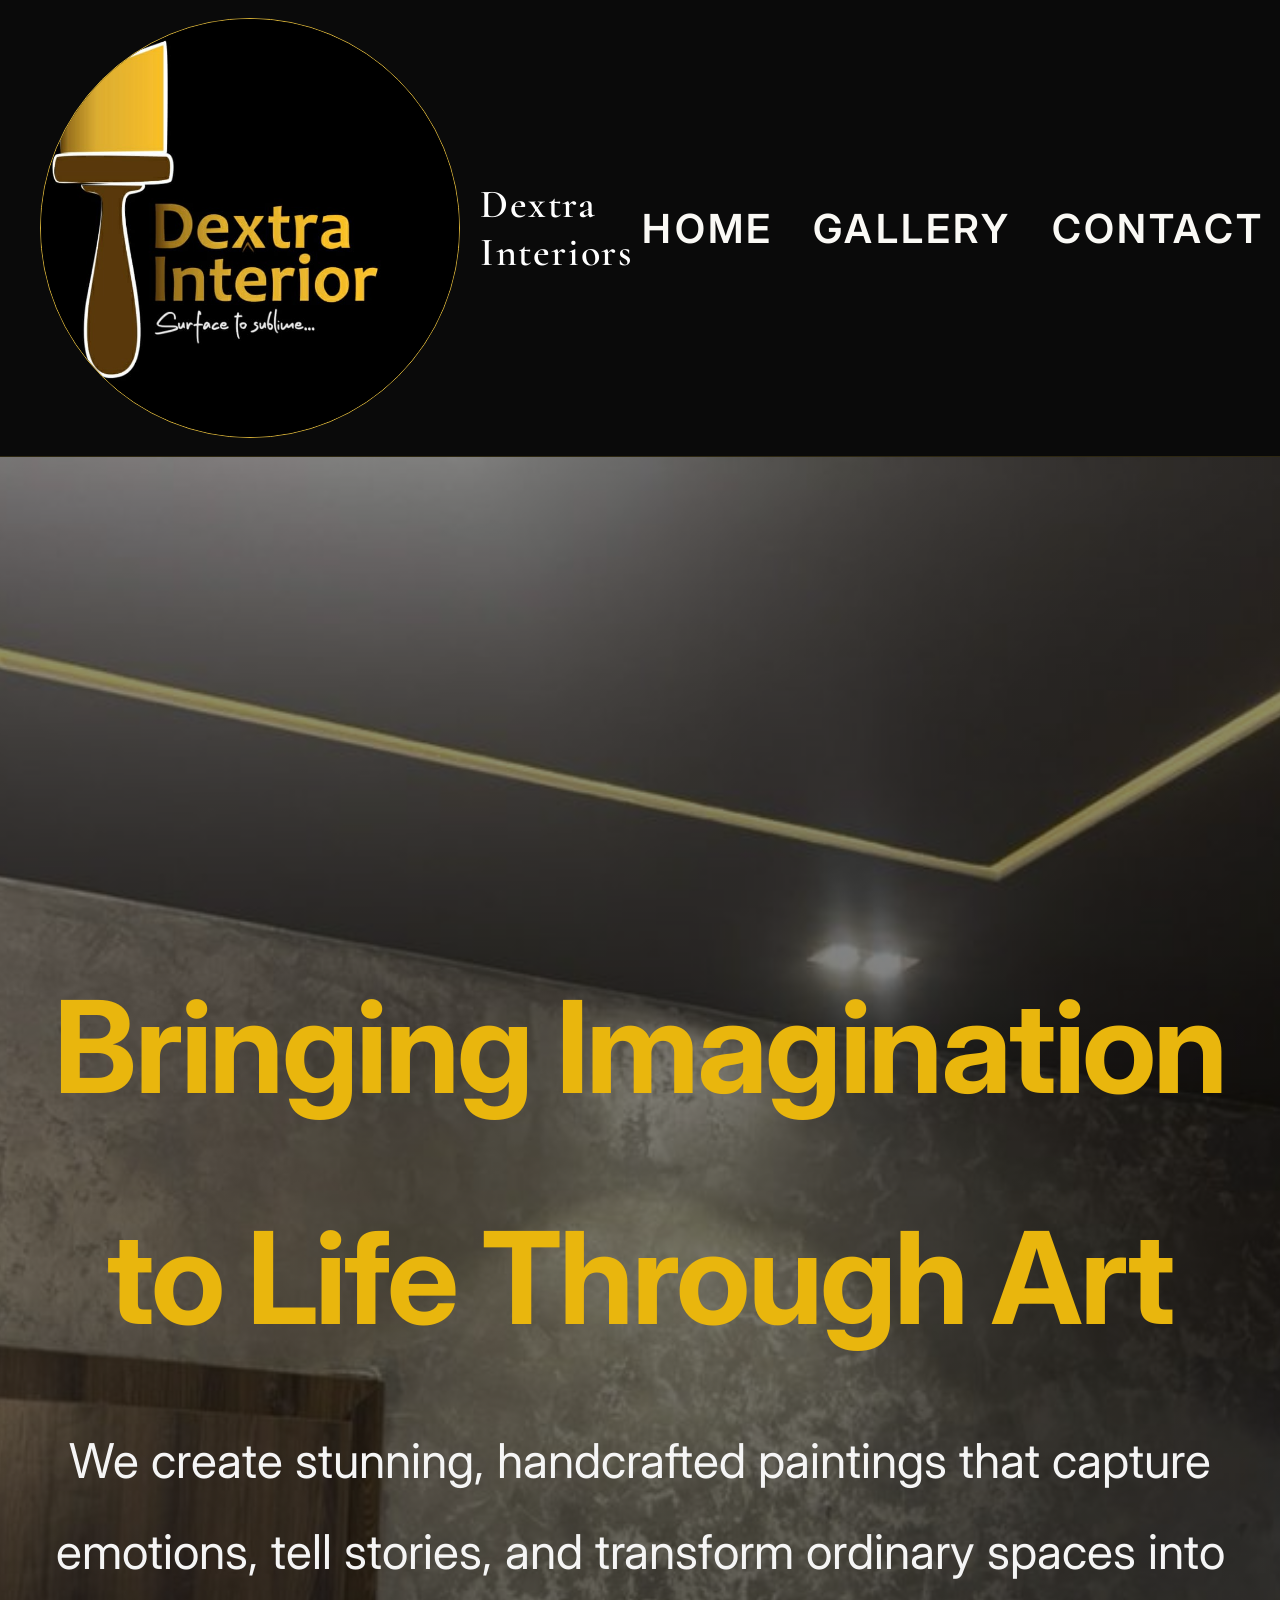
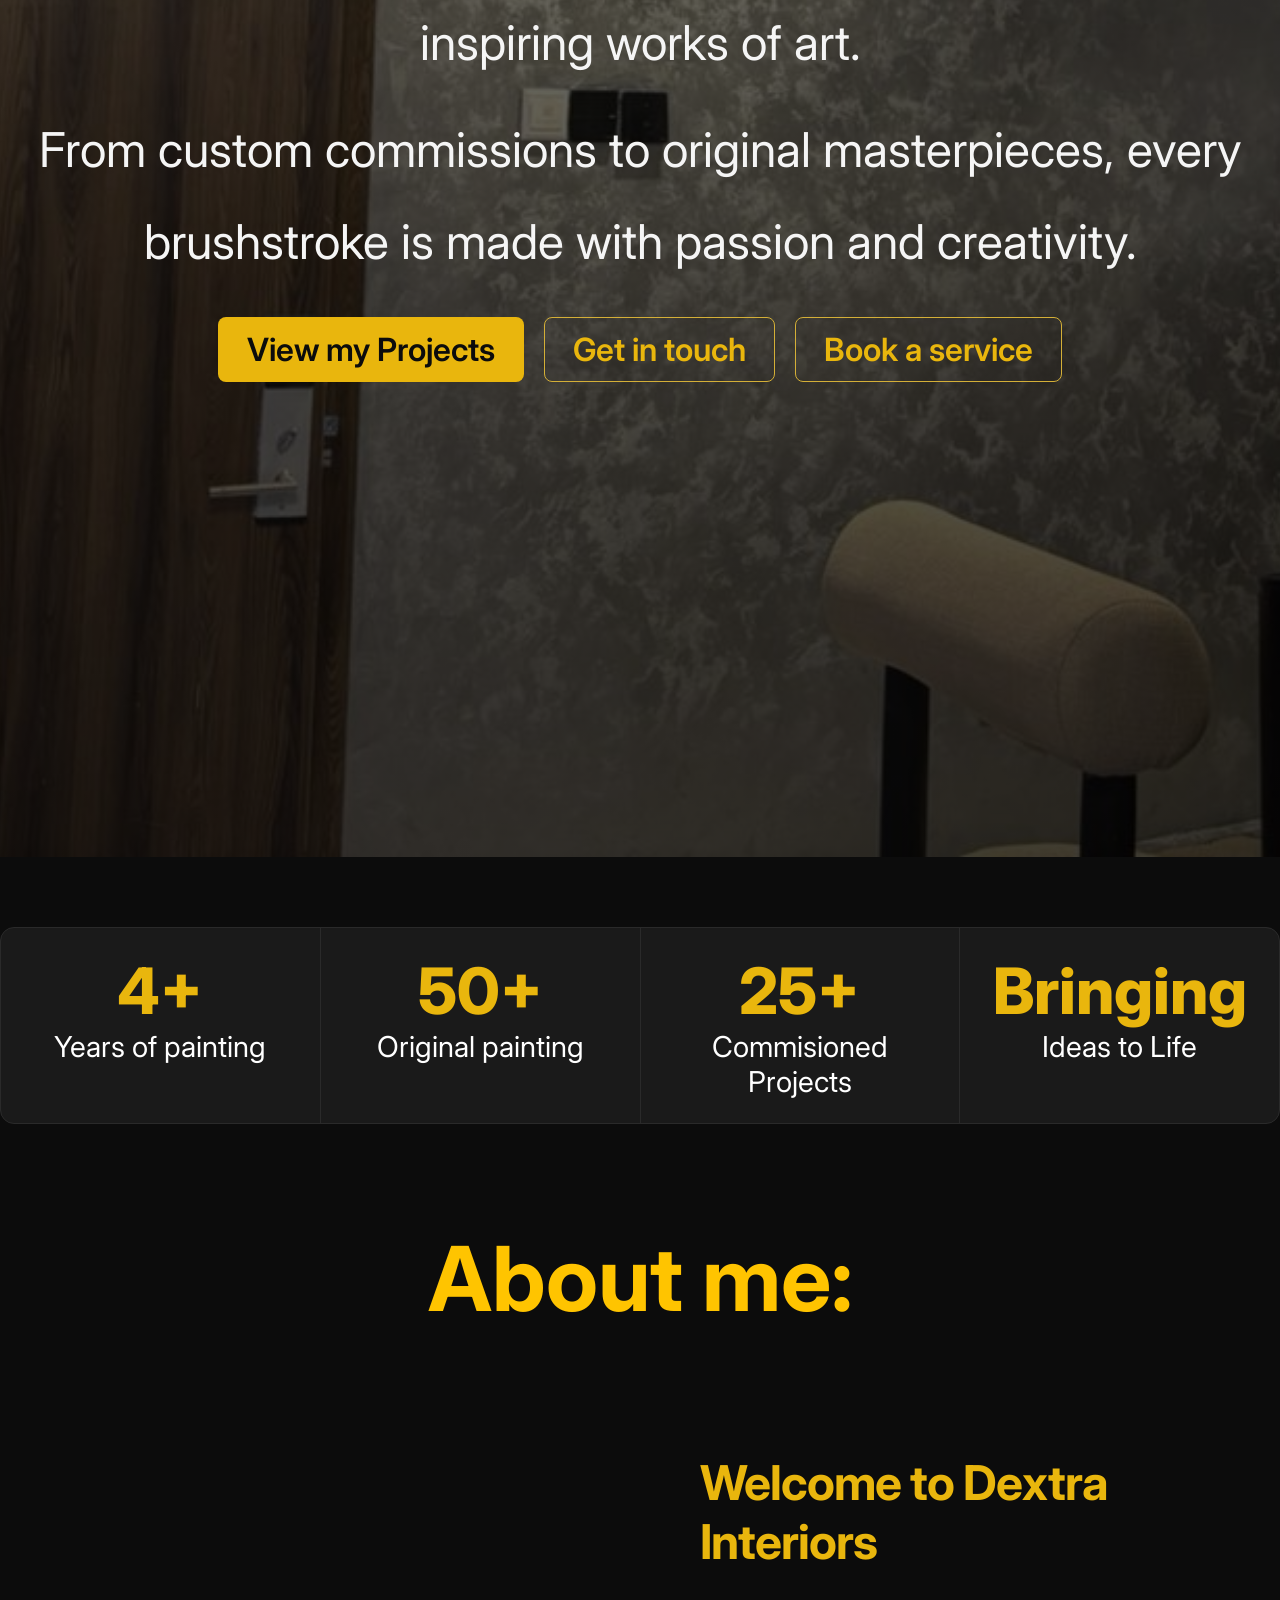
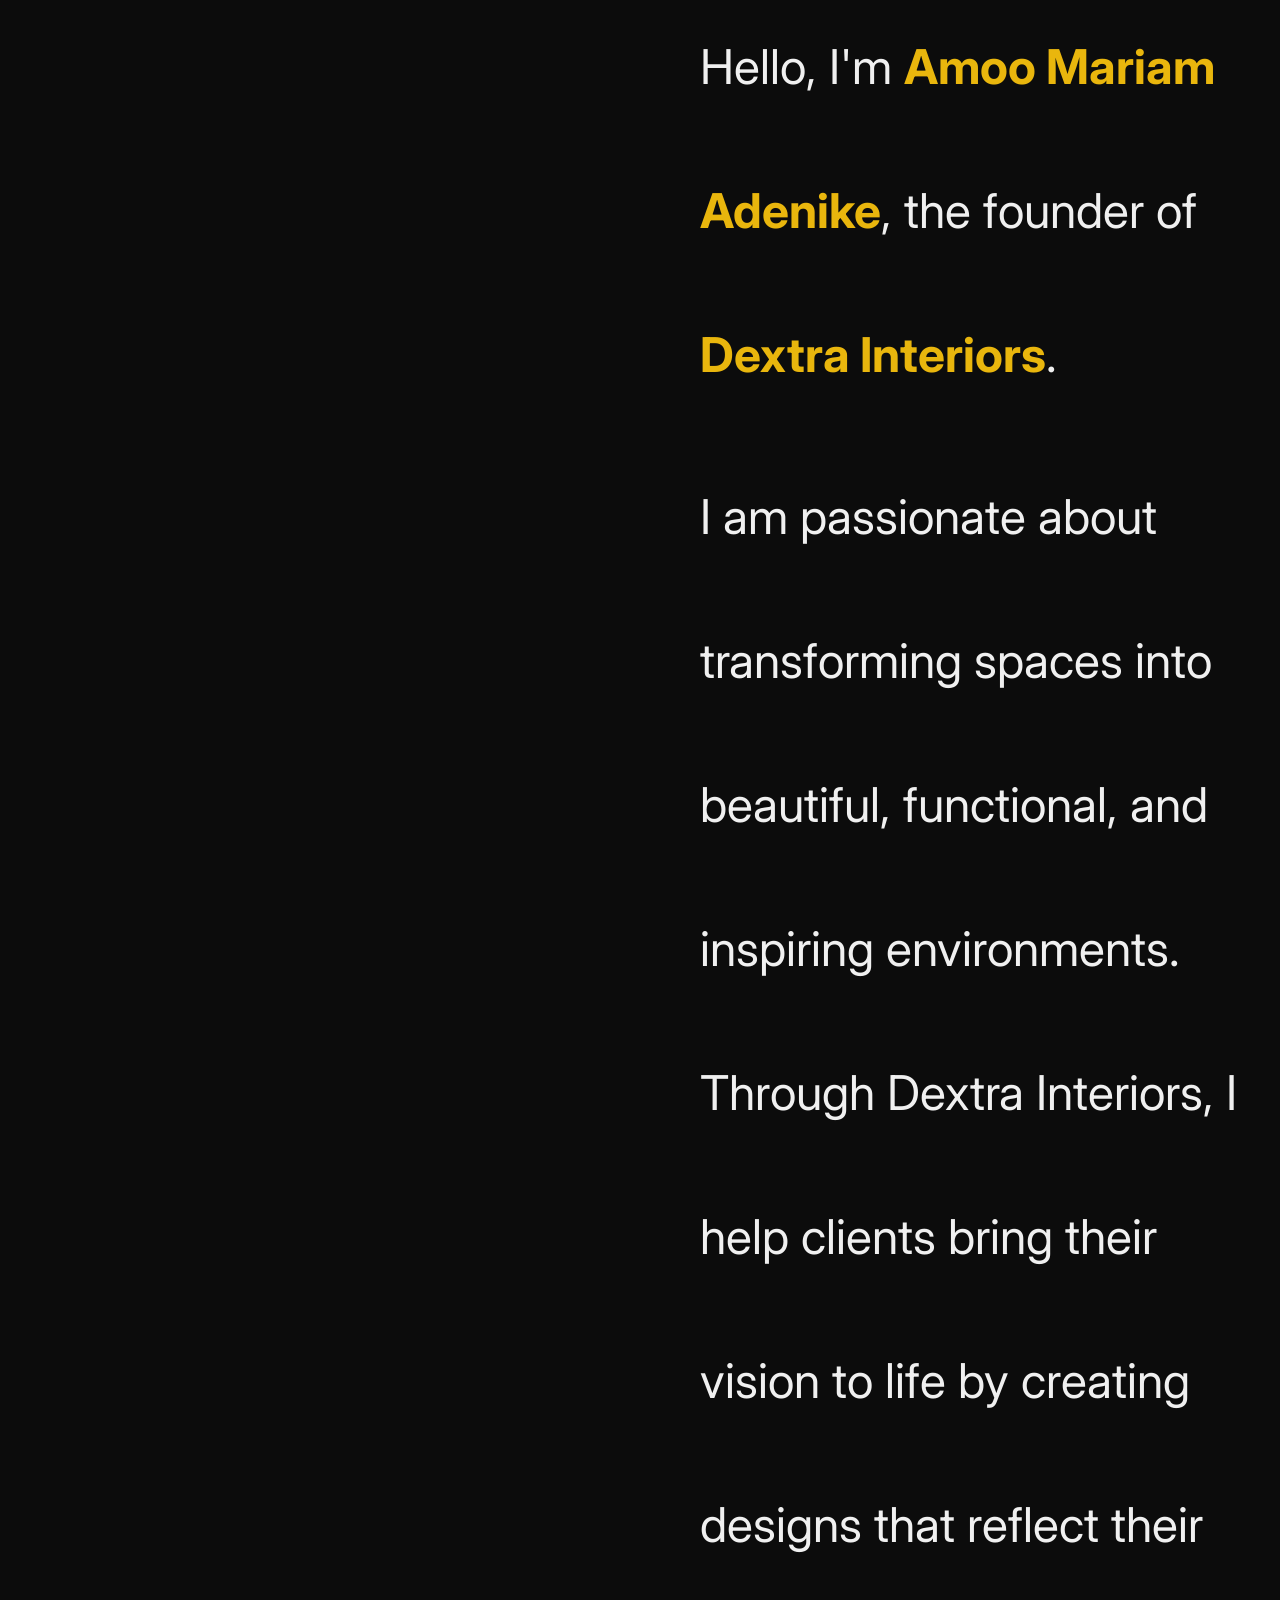
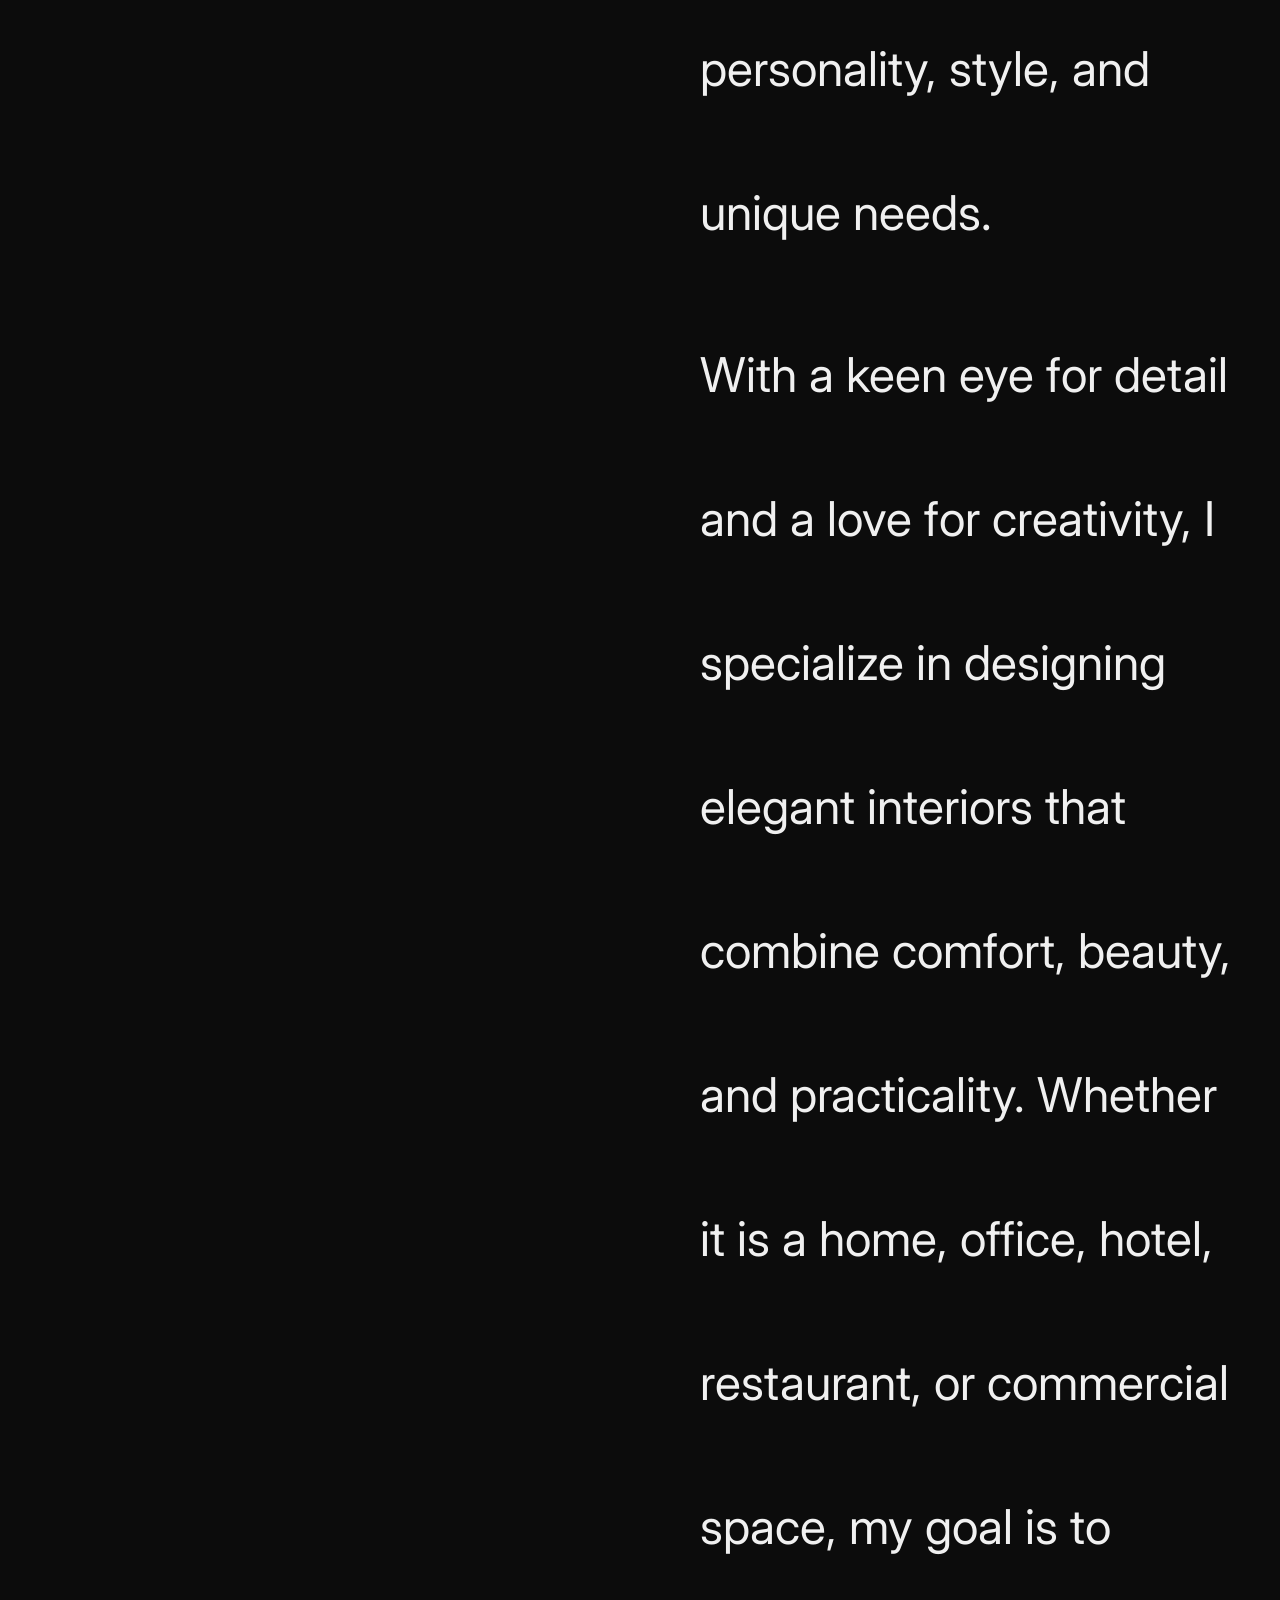
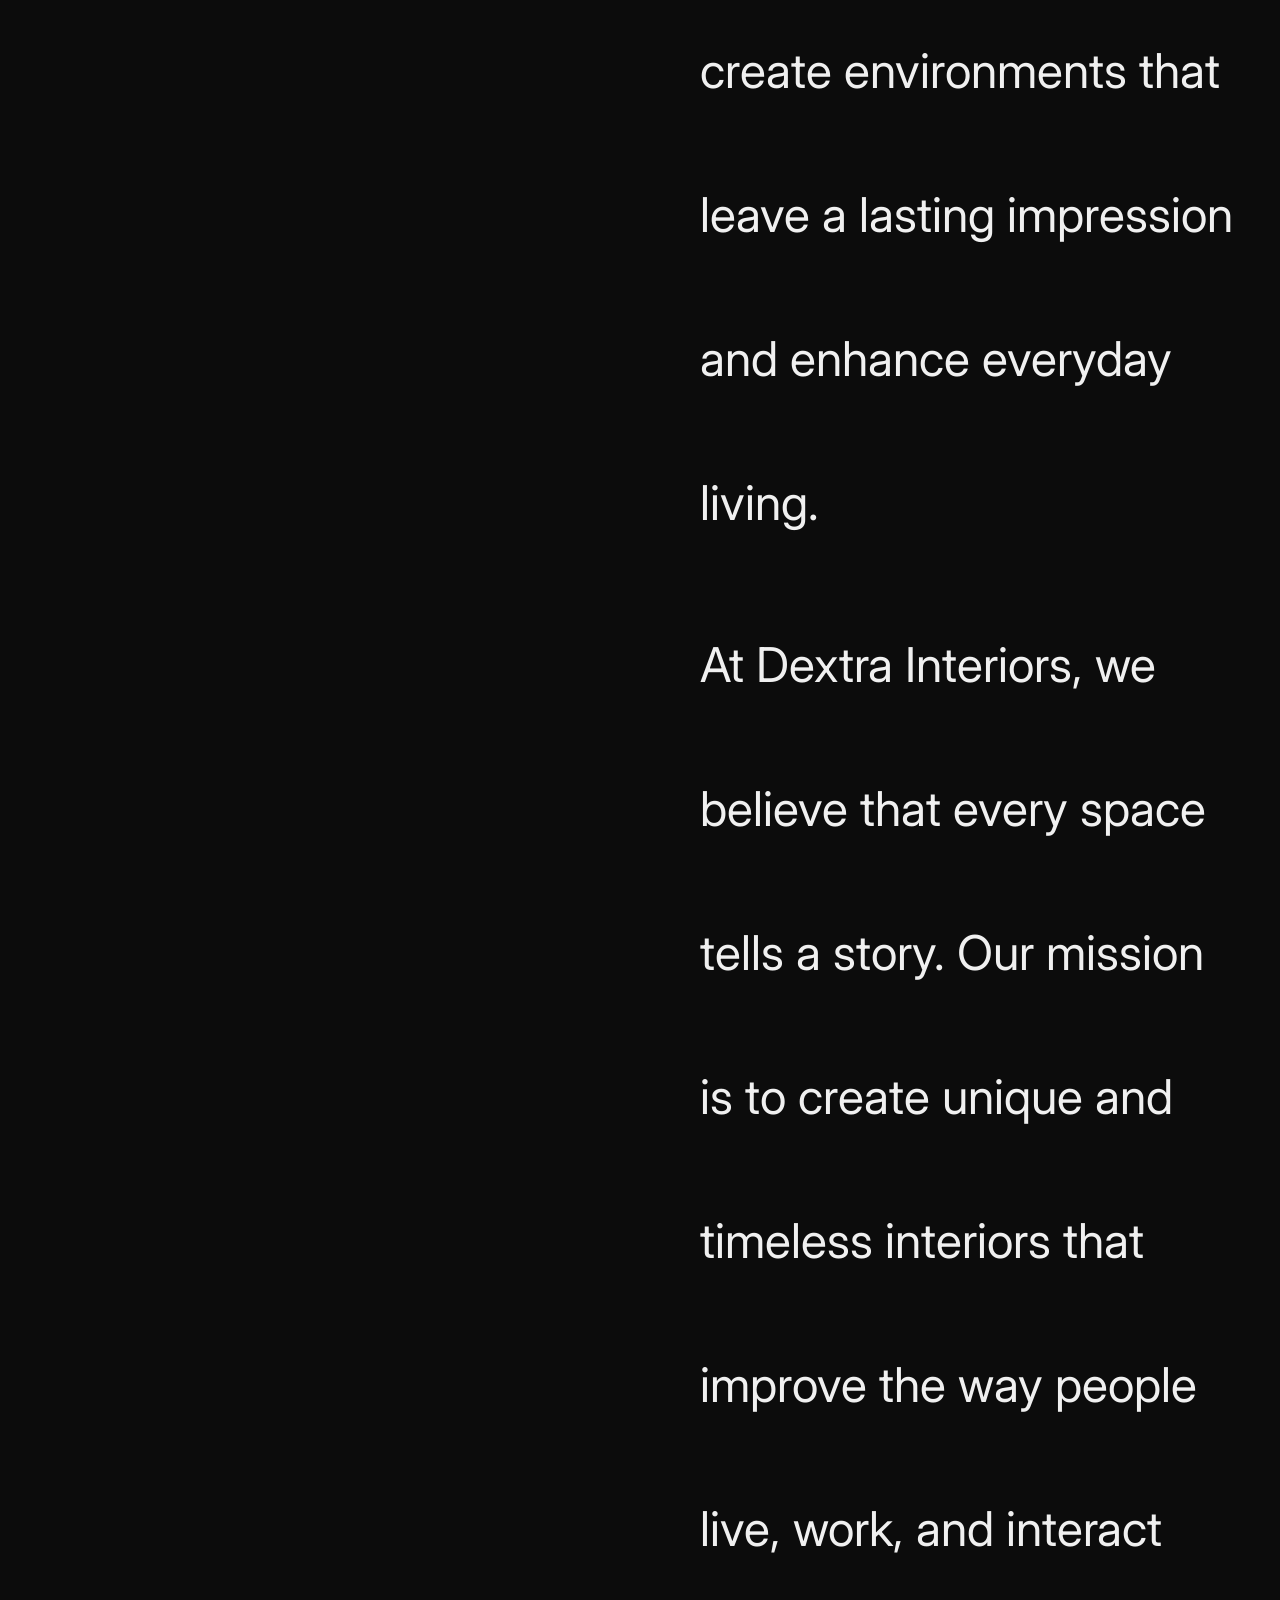
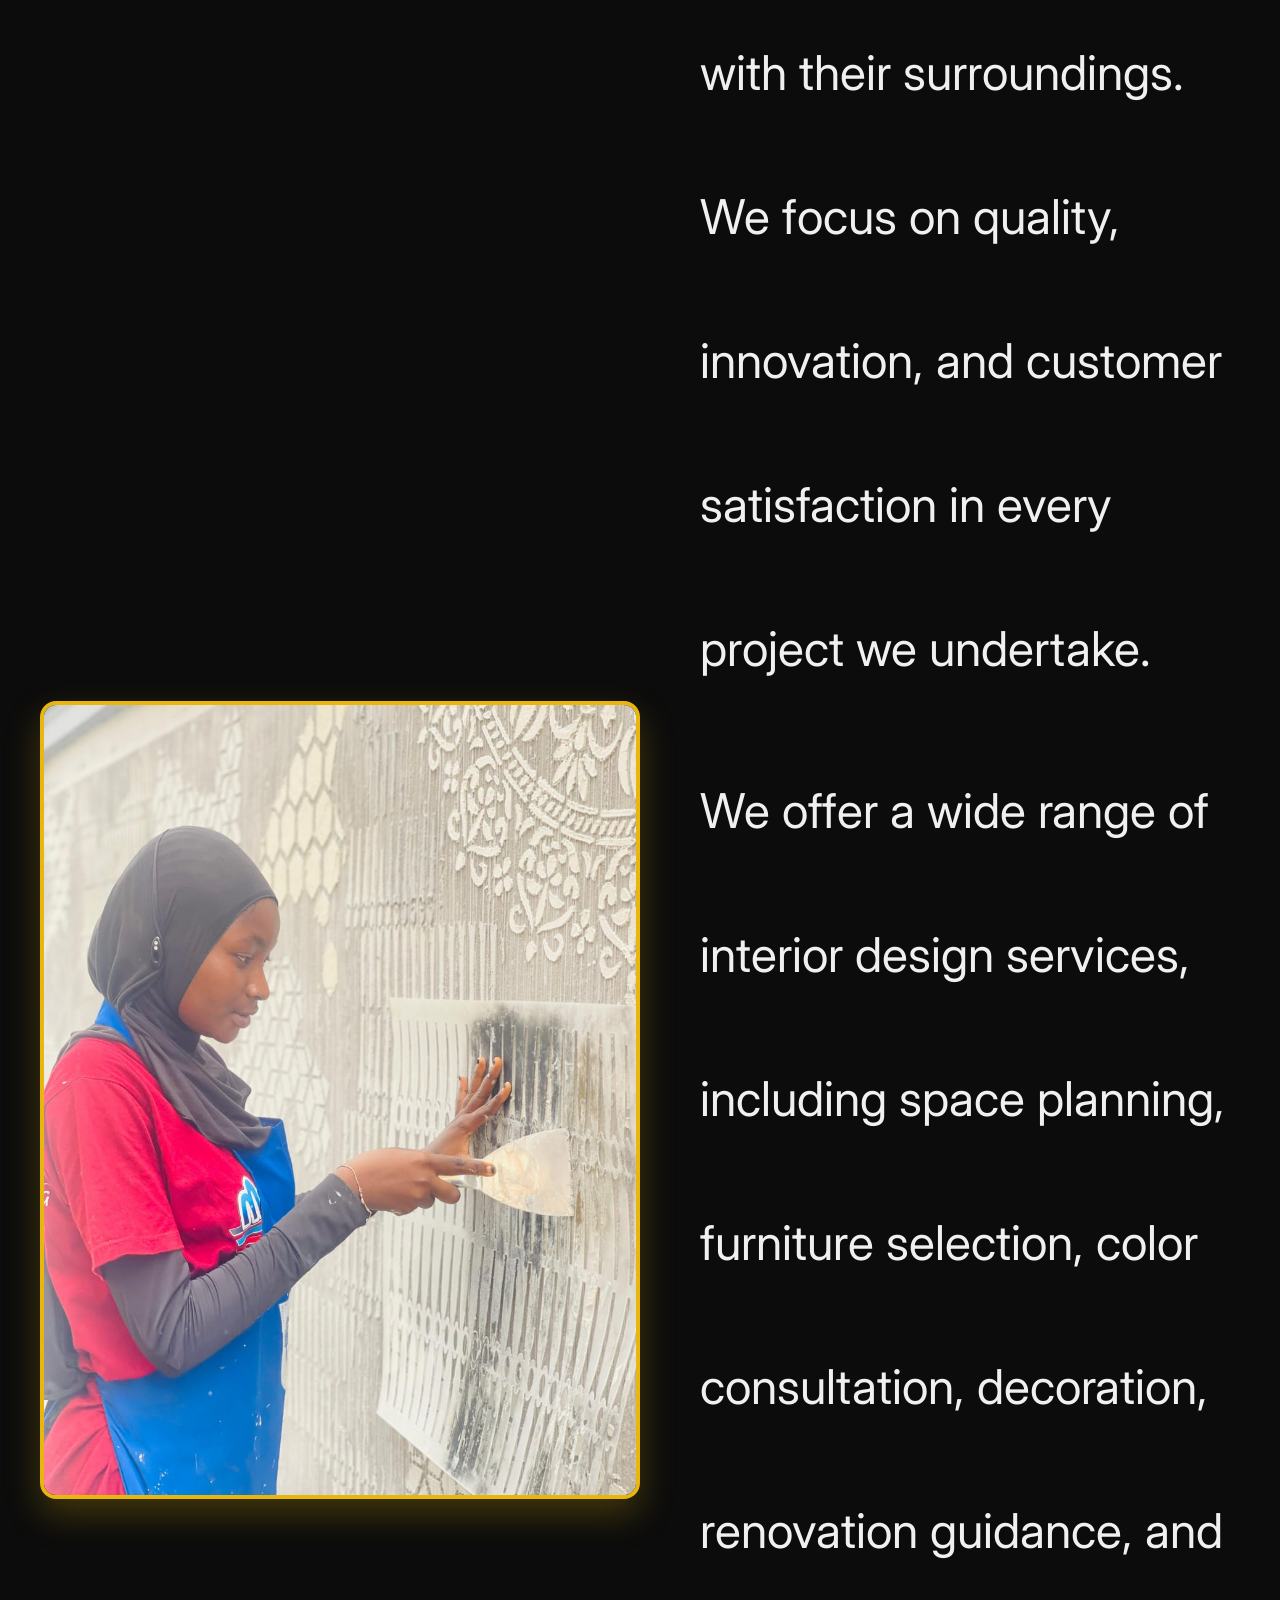
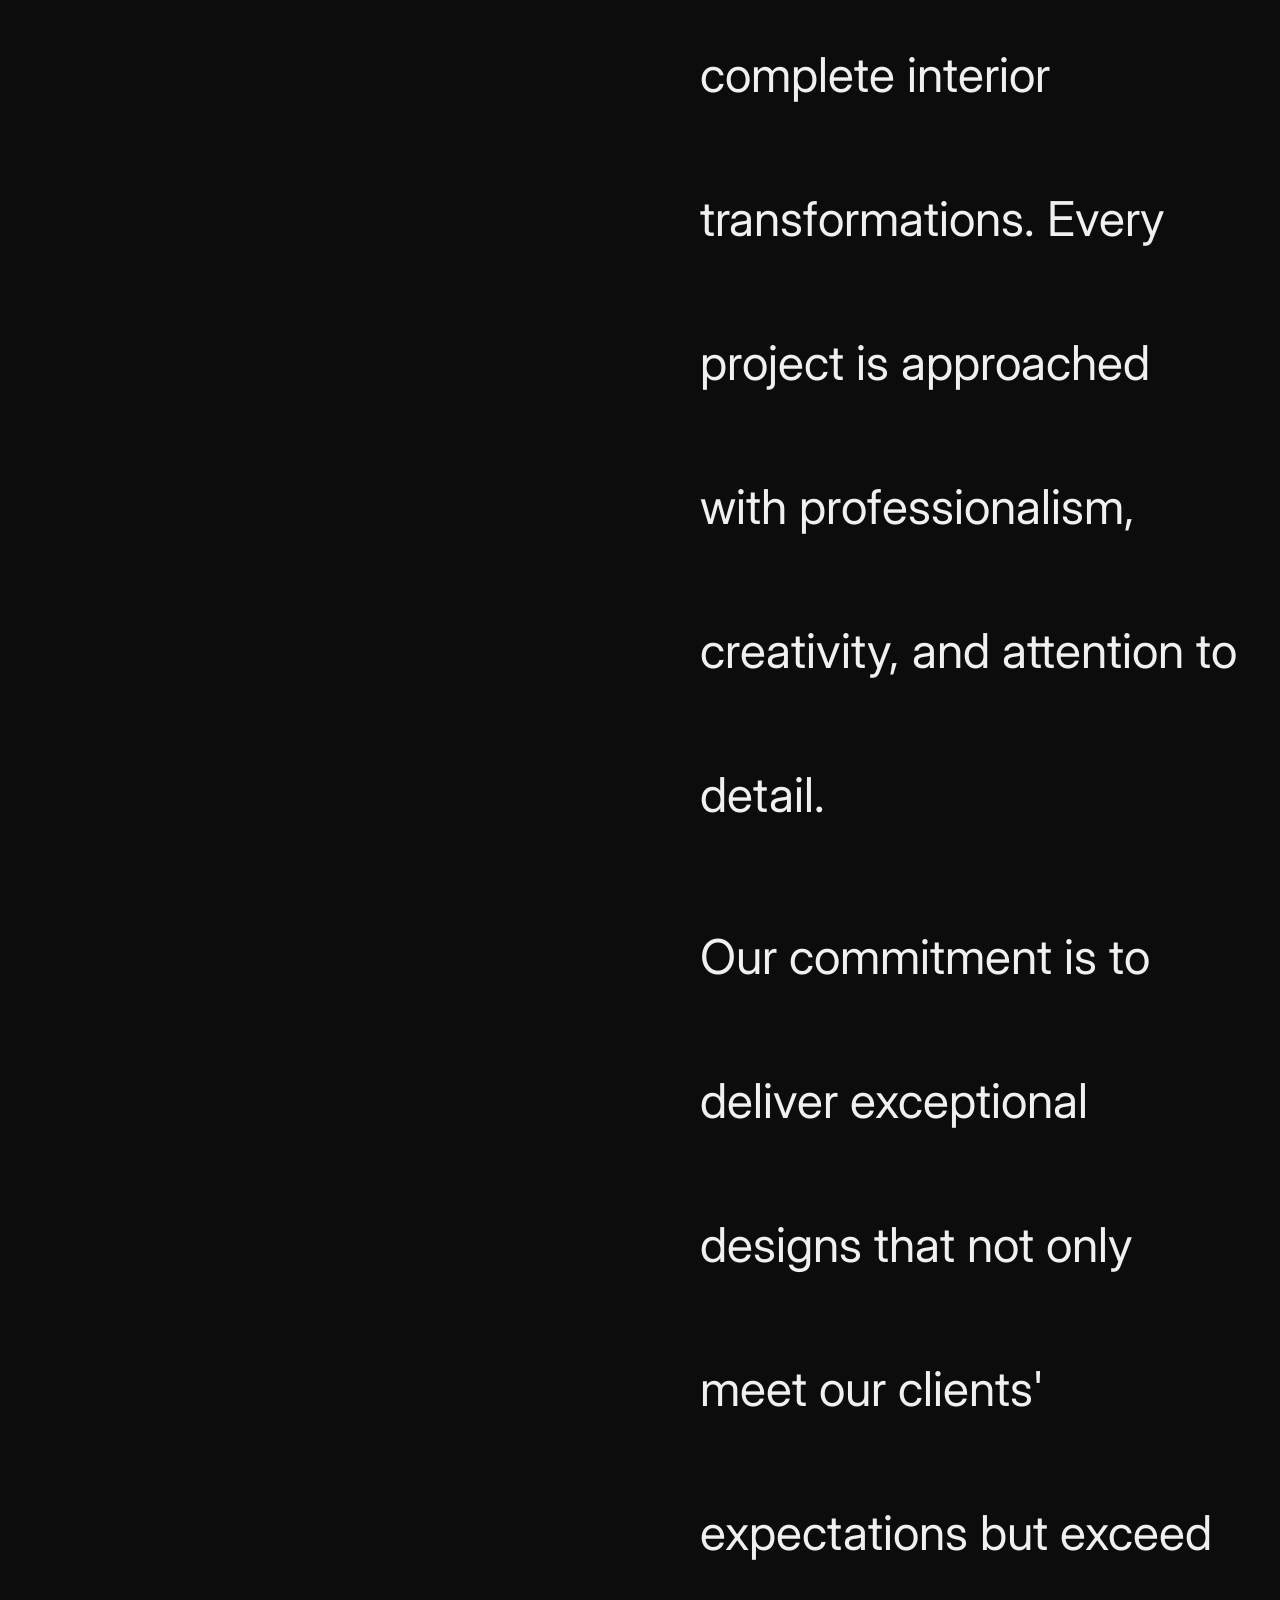
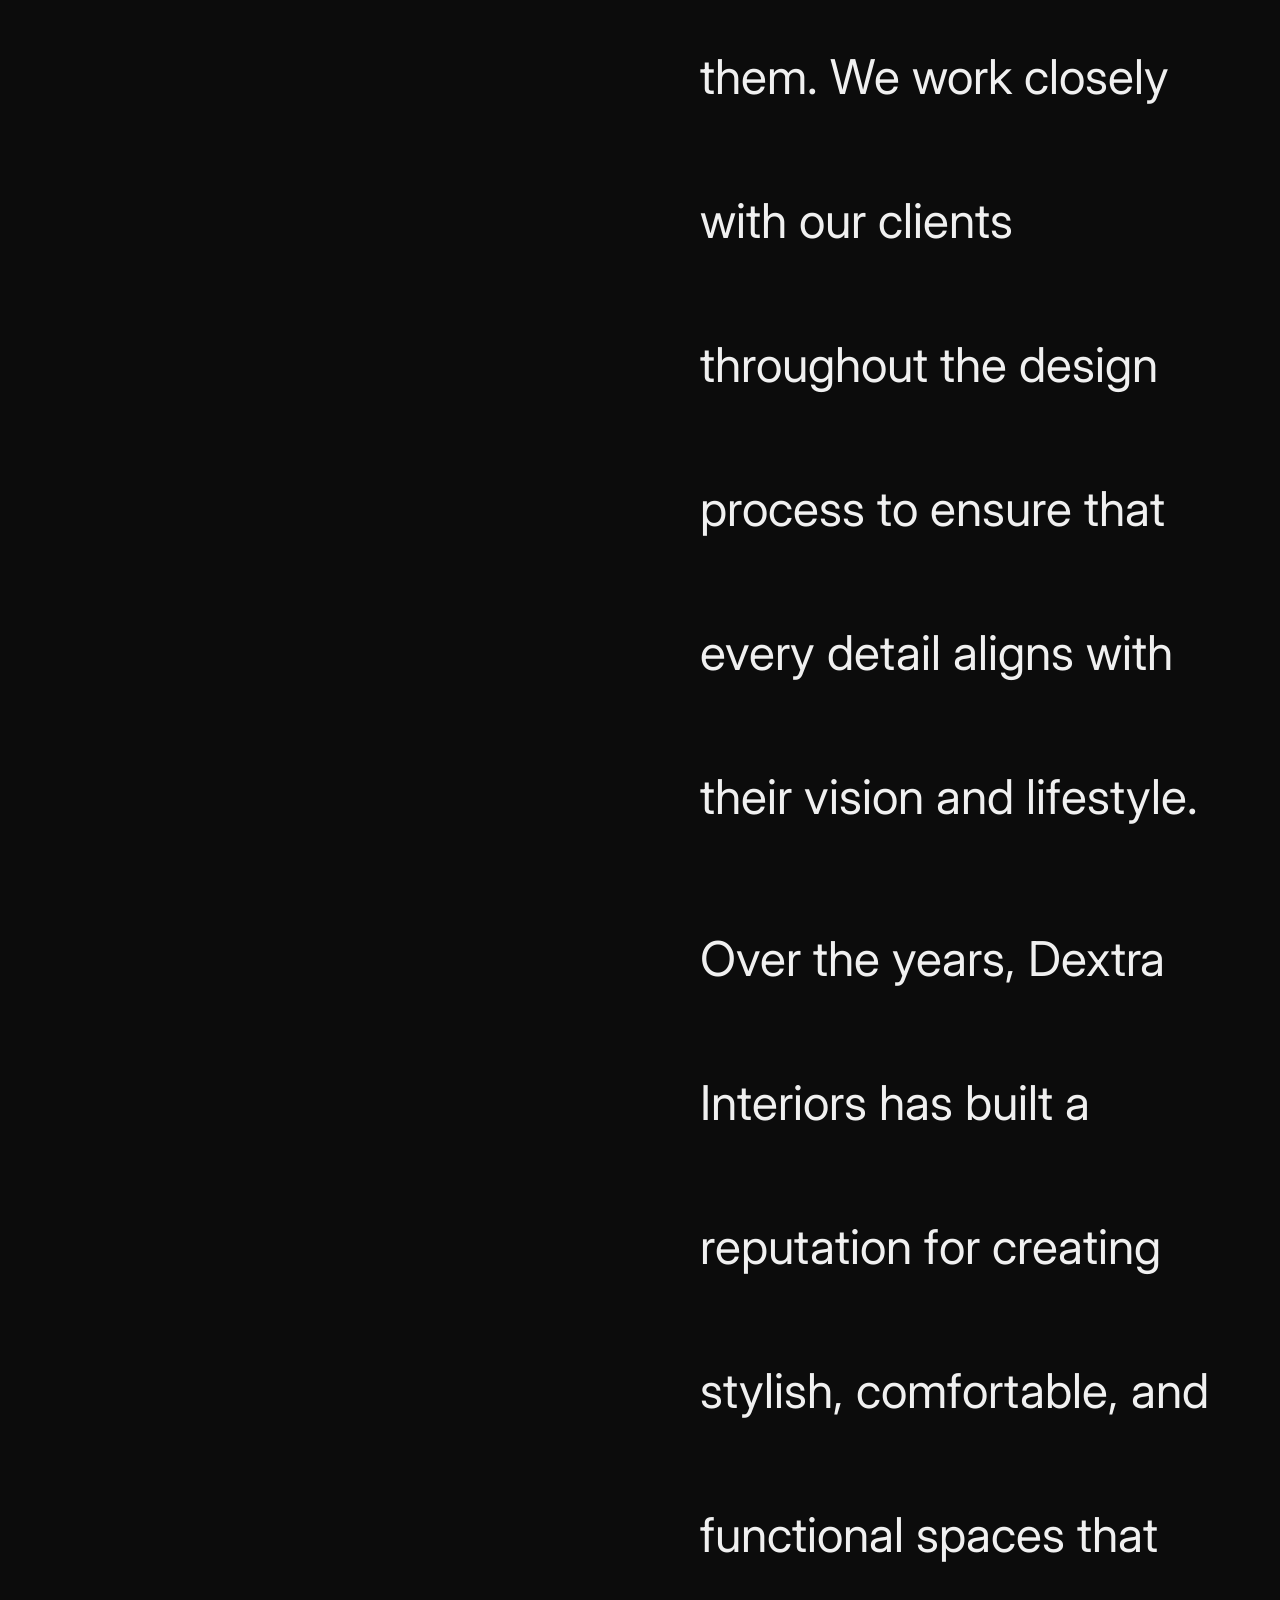
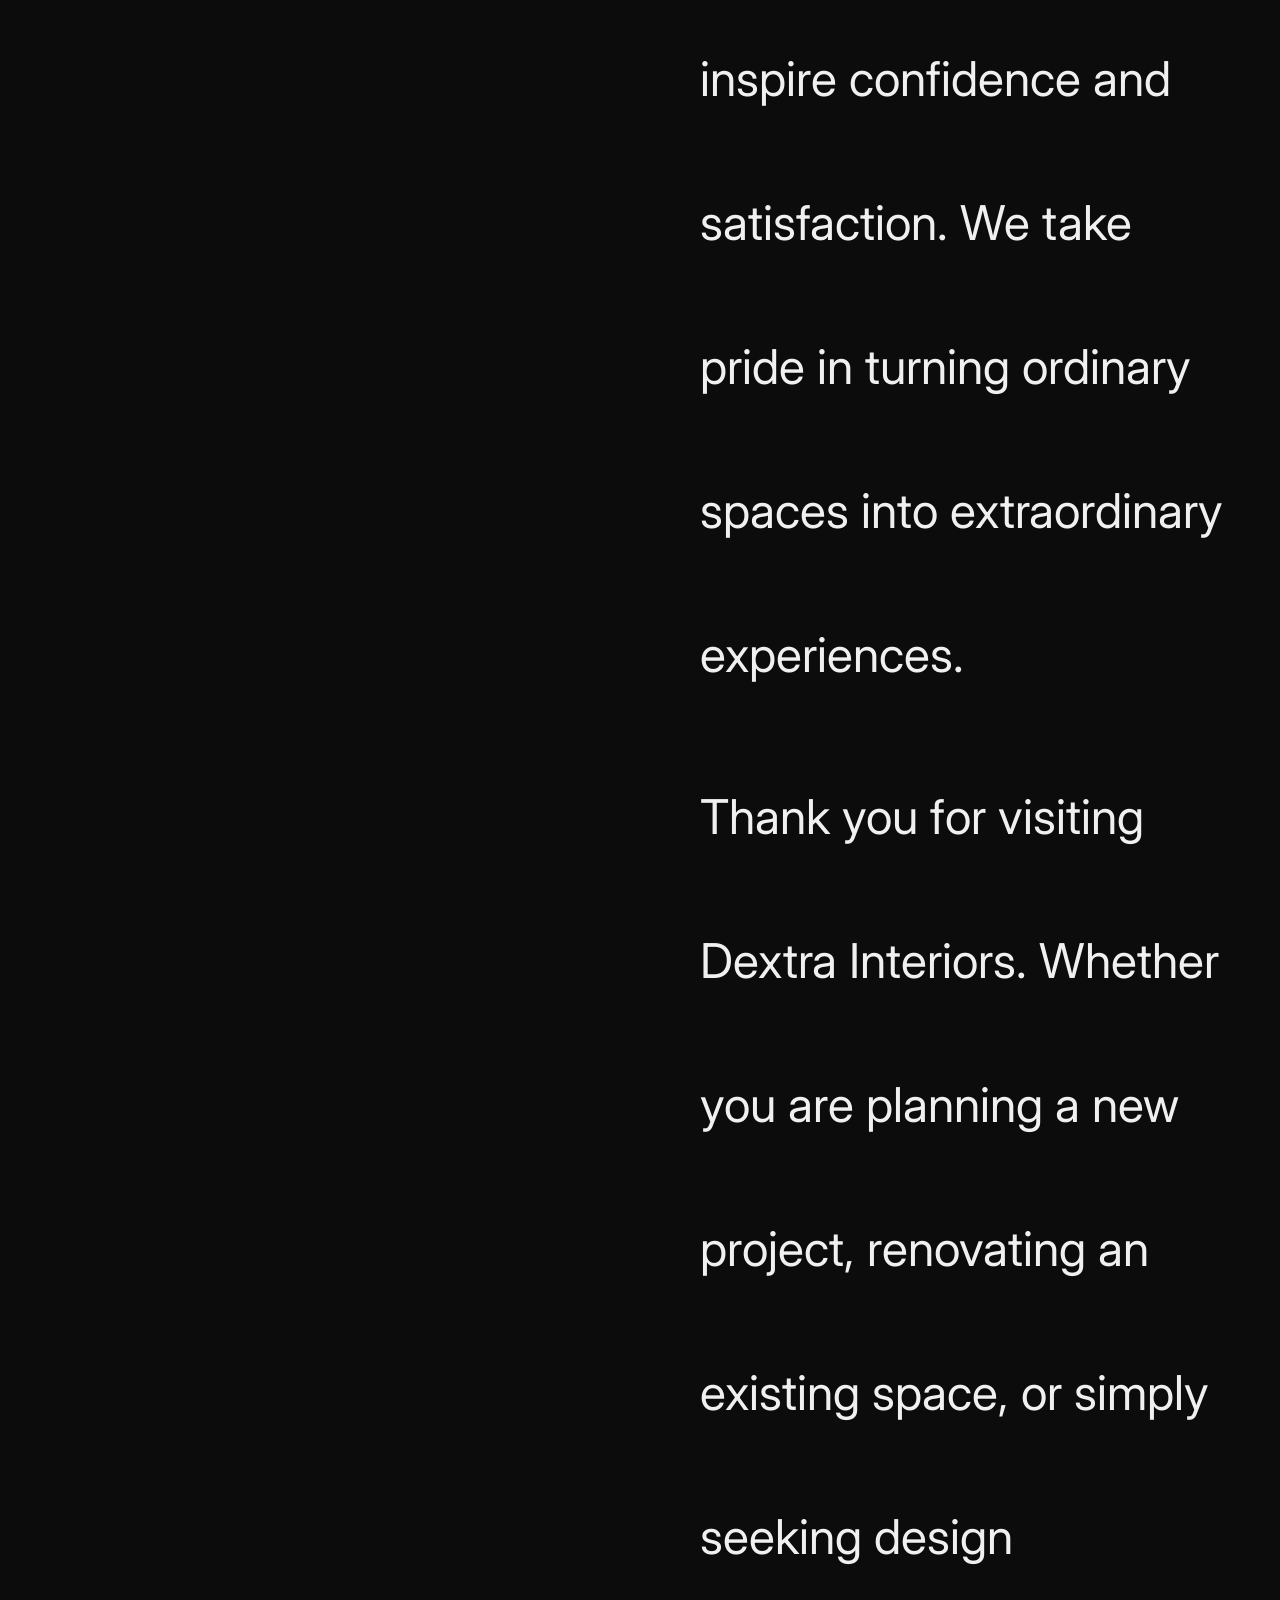
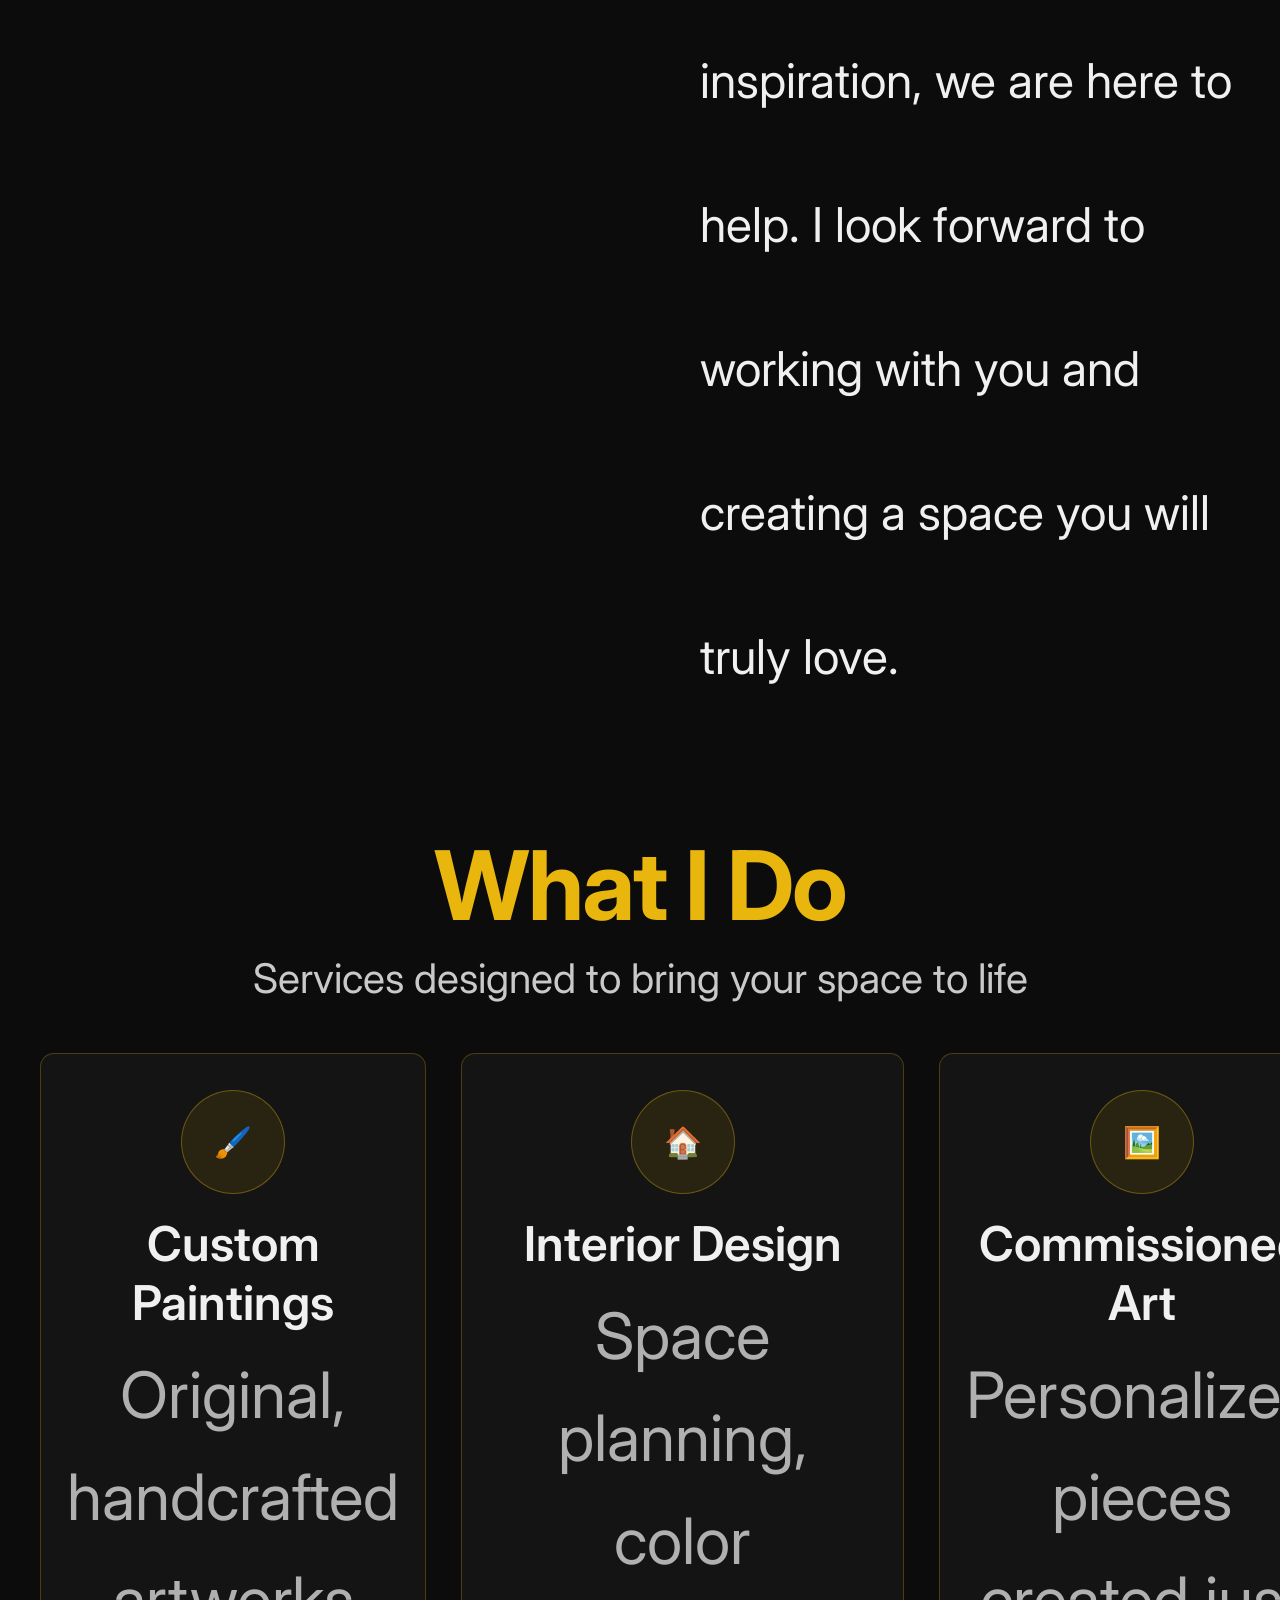
==== index.html @ b823b8b4 "first commit" ====
<!DOCTYPE html>
<html lang="en">
<head>
  <meta charset="UTF-8">
  <meta name="viewport" content="width=device-width, initial-scale=1.0">
  <title>Dextra Interiors — Nav Preview</title>
  <link rel="preconnect" href="https://fonts.googleapis.com">
<link href="https://fonts.googleapis.com/css2?family=Cormorant+Garamond:wght@500;600&family=Inter:wght@400;500;600&display=swap" rel="stylesheet">
  <link rel="stylesheet" href="index.css">
  <link rel="icon" type="images/jpeg" href="images/o.jpeg">
</head>
<body>




<nav>
  <div class="nav-inner">
    <a href="index.html" class="nav-logo">
      <div class="nav-logo-icon">
        <img src="images/o.jpeg" alt="Dextra Interiors logo">
      </div>
      <div class="nav-logo-text"><strong>Dextra Interiors</strong></div>
    </a>
    <ul>
      <li><a href="index.html" class="active">Home</a></li>
      <li><a href="gallery.html" class="active">Gallery</a></li>
      <li><a href="contacts.html" class="active">Contact</a></li>
      <li><a href="services.html" class="active">Services</a></li>
    </ul>
  </div>
</nav>


  <div class="head">
    <div class="head-overlay">
      <h2>Bringing Imagination to Life Through Art</h2>
      <p>We create stunning, handcrafted paintings that capture emotions, tell stories, and transform ordinary spaces into inspiring works of art.</p>
      <p>From custom commissions to original masterpieces, every brushstroke is made with passion and creativity.</p>

      <div class="cta-buttons">
        <a href="gallery.html" class="cta-btn">View my Projects</a>
        <a href="contacts.html" class="cta-outline">Get in touch</a>
        <a href="services.html" class="cta-outline">Book a service</a>
      </div>
    </div>
  </div>
    
  <div class="stats-bar">
      <div class="stat-item">
        <span class="stat-number">4+</span>
        <span class="stat-label">Years of painting</span>
      </div>
      <div class="stat-item">
        <span class="stat-number">50+</span>
        <span class="stat-label">Original painting</span>
      </div>
      <div class="stat-item">
        <span class="stat-number">25+</span>
        <span class="stat-label">Commisioned Projects</span>
      </div>
      <div class="stat-item">
        <span class="stat-number">Bringing</span>
        <span class="stat-label">Ideas to Life</span>
      </div>
    </div>

  <br>

  <div class="me">
    <h1>About me:</h1>
  </div>

    <div class="hero">
        <img src="images/d.jpeg" alt="Dextra Interiors image" class="header-image">
      
      <div class="header-text">
        <h1>Welcome to Dextra Interiors</h1>
        <p>Hello, I'm <strong>Amoo Mariam Adenike</strong>, the founder of <strong>Dextra Interiors</strong>.</p>

        <p>I am passionate about transforming spaces into beautiful, functional, and inspiring environments. Through Dextra Interiors, I help clients bring their vision to life by creating designs that reflect their personality, style, and unique needs.</p>

        <p>With a keen eye for detail and a love for creativity, I specialize in designing elegant interiors that combine comfort, beauty, and practicality. Whether it is a home, office, hotel, restaurant, or commercial space, my goal is to create environments that leave a lasting impression and enhance everyday living.</p>

        <p>At Dextra Interiors, we believe that every space tells a story. Our mission is to create unique and timeless interiors that improve the way people live, work, and interact with their surroundings. We focus on quality, innovation, and customer satisfaction in every project we undertake.</p>

        <p>We offer a wide range of interior design services, including space planning, furniture selection, color consultation, decoration, renovation guidance, and complete interior transformations. Every project is approached with professionalism, creativity, and attention to detail.</p>

        <p>Our commitment is to deliver exceptional designs that not only meet our clients' expectations but exceed them. We work closely with our clients throughout the design process to ensure that every detail aligns with their vision and lifestyle.</p>

        <p>Over the years, Dextra Interiors has built a reputation for creating stylish, comfortable, and functional spaces that inspire confidence and satisfaction. We take pride in turning ordinary spaces into extraordinary experiences.</p>

        <p>Thank you for visiting Dextra Interiors. Whether you are planning a new project, renovating an existing space, or simply seeking design inspiration, we are here to help. I look forward to working with you and creating a space you will truly love.</p>
      </div>
    </div>


    <!-- What I Do -->
<div class="section-title">What I Do</div>
<p class="section-subtitle">Services designed to bring your space to life</p>
<div class="services-grid">
  <div class="service-card">
    <span class="service-icon">🖌️</span>
    <h3>Custom Paintings</h3>
    <p>Original, handcrafted artworks made to fit your space and story. Every piece is created with intention, color, and emotion in mind.</p>
  </div>
  <div class="service-card">
    <span class="service-icon">🏠</span>
    <h3>Interior Design</h3>
    <p>Space planning, color consultation, and furniture selection that transform homes, offices, and commercial spaces into elegant environments.</p>
  </div>
  <div class="service-card">
    <span class="service-icon">🖼️</span>
    <h3>Commissioned Art</h3>
    <p>Personalized pieces created just for you — from portraits to abstract murals — tailored to your vision, palette, and space.</p>
  </div>
  <div class="service-card">
    <span class="service-icon">✨</span>
    <h3>Space Transformation</h3>
    <p>Full renovation guidance and decoration support that turns ordinary rooms into inspiring, story-telling spaces you'll love coming home to.</p>
  </div>
</div>

</body>
</html>
---- index.css ----
* { margin: 0; padding: 0; box-sizing: border-box; }
  body {
    background: #0c0c0c;
    font-family: 'Inter', sans-serif;
    min-height: 100vh;
  }

  nav {
    background: #0a0a0a;
    border-bottom: 1px solid rgba(212, 175, 55, 0.18);
    position: sticky;
    top: 0;
    z-index: 100;
  }

  .nav-inner {
    max-width: 1900px;
    margin: 0 auto;
    display: flex;
    align-items: center;
    justify-content: space-between;
    padding: 18px 40px;
  }

  .nav-logo {
    display: flex;
    align-items: center;
    gap: 20px;
    text-decoration: none;
  }

  .nav-logo-icon {
    width: 420px;
    height: 420px;
    border-radius: 50%;
    overflow: hidden;
    border: 1px solid #d4af37;
    flex-shrink: 0;
}    

.nav-logo-icon img {
    width: 90%;
    height: 90%;
    object-fit: cover;
    transform: scale(1.9);
}

  .nav-logo-text {
    font-family: 'Cormorant Garamond', serif;
    font-size: 40px;
    font-weight: 600;
    color: #ffffff;
    letter-spacing: 0.04em;
    padding-right: 10px;
  }

  .nav-logo-text strong {
    font-weight: 600;
  }

  .nav-logo-text strong::after {
    content: '';
  }

  nav ul {
    display: flex;
    align-items: center;
    gap: 40px;
    list-style: none;
  }

  nav ul a {
    position: relative;
    text-decoration: none;
    color: #faf9f5;
    font-size: 40px;
    font-weight: 600;
    letter-spacing: 0.08em;
    text-transform: uppercase;
    padding: 8px 0;
    transition: color 0.25s ease;
  }

  nav ul a::after {
    content: '';
    position: absolute;
    left: 0;
    bottom: 0;
    width: 0%;
    height: 1px;
    background: #d4af37;
    transition: width 0.3s ease;
  }

  nav ul a:hover {
    color: #f4f1ea;
  }

  nav ul a:hover::after {
    width: 100%;
  }

  
  @media (max-width: 720px) {
    .nav-inner {
      padding: 16px 20px;
      flex-wrap: wrap;
      gap: 14px;
    }
    nav ul {
      gap: 22px;
      flex-wrap: wrap;
    }
    .nav-logo-text {
      font-size: 19px;
    }
  }


/* ============================================
   DEXTRA INTERIORS — HERO SECTION
   Brand: Black & Gold
   ============================================ */

.hero {
  display: flex;
  align-items: center;
  gap: 60px;
  margin-bottom: 70px;
  padding: 0 40px;
  max-width: 5000px;
  margin-left: auto;
  margin-right: auto;
}

.hero img {
  width: 50%;
  height: 100%;
  object-fit: cover;
  border-radius: 16px;
  border: 4px solid #e9b60d;
  box-shadow: 0 15px 35px rgba(233, 182, 13, 0.25);
  flex-shrink: 0;
}

.header-text {
  flex: 1;
  min-width: 320px;
}

.hero h1 {
  font-size: 3rem;
  font-weight: 10000;
  margin-bottom: 24px;
  color: #e9b60d;
  letter-spacing: -0.02em;
}

.header-text p {
  font-size: 3rem;
  line-height: 3;
  margin-bottom: 18px;
  color: #f0f0f0;
}

.header-text p strong {
  color: #e9b60d;
}

.cta-buttons {
  display: flex;
  gap: 14px;
  flex-wrap: wrap;
  margin-top: 30px;
}

.btn,
.cta-btn,
.cta-outline {
  display: inline-flex;
  align-items: center;
  gap: 12px;
  padding: 12px 28px;
  border-radius: 8px;
  font-size: 2rem;
  font-weight: 800;
  text-decoration: none;
  cursor: pointer;
  transition: all 0.25s ease;
  border: 1px solid transparent;
}

/* Primary button — solid gold */
.cta-btn {
  background: #e9b60d;
  color: #0c0c0c;
}
.cta-btn:hover {
  background: #ffc400;
  transform: translateY(-2px);
  box-shadow: 0 8px 20px rgba(233, 182, 13, 0.35);
}

/* Secondary button — gold outline */
.cta-outline {
  background: transparent;
  color: #e9b60d;
  border: 1px solid #d4af37;
}
.cta-outline:hover {
  background: rgba(233, 182, 13, 0.1);
  border-color: #ffc400;
  color: #ffc400;
  transform: translateY(-2px);
}

/* ============================================
   RESPONSIVE
   ============================================ */
@media (max-width: 900px) {
  .hero {
    flex-direction: column;
    text-align: center;
    padding: 0 20px;
  }
  .hero img {
    width: 100%;
    max-width: 380px;
    height: 380px;
  }
  .cta-buttons {
    justify-content: center;
  }
}

@media (max-width: 480px) {
  .hero h1 {
    font-size: 2rem;
  }
  .header-text p {
    font-size: 1rem;
  }
}

/* ============================================
   DEXTRA INTERIORS — ART HERO BANNER
   ============================================ */

.head {
  position: relative;
  width: 100%;
  min-height: 2000px;
  background-image: url('images/p.jpeg');
  background-size: cover;
  background-position: center;
  background-repeat: no-repeat;
  display: flex;
  align-items: center;
  justify-content: center;
  margin-bottom: 70px;
}

/* Dark gradient overlay so text stays readable over any photo */
.head::before {
  content: '';
  position: absolute;
  inset: 0;
  background: linear-gradient(
    180deg,
    rgba(0, 0, 0, 0.404) 0%,
    rgba(0, 0, 0, 0.75) 100%
  );
}

.head-overlay {
  position: relative;
  z-index: 1;
  text-align: center;
  padding: 0 24px;
}

.head h2 {
  font-size: 8rem;
  font-weight: 700;
  color: #e9b60d;
  letter-spacing: -0.02em;
  margin-bottom: 22px;
  line-height: 1.8;
}

.head p {
  font-size: 3rem;
  line-height: 1.9;
  color: #f5f5f5;
  margin-bottom: 16px;
}

.head .cta-buttons {
  display: flex;
  justify-content: center;
  gap: 20px;
  flex-wrap: wrap;
  margin-top: 30px;
}

/* ============================================
   BUTTONS (shared with hero section)
   ============================================ */
.btn,
.cta-btn,
.cta-outline {
  display: inline-flex;
  align-items: center;
  gap: 8px;
  padding: 12px 28px;
  border-radius: 8px;
  font-size: 2rem;
  font-weight: 600;
  text-decoration: none;
  cursor: pointer;
  transition: all 0.25s ease;
  border: 1px solid transparent;
}

.cta-btn {
  background: #e9b60d;
  color: #0c0c0c;
}
.cta-btn:hover {
  background: #ffc400;
  transform: translateY(-2px);
  box-shadow: 0 8px 20px rgba(233, 182, 13, 0.35);
}

.cta-outline {
  background: transparent;
  color: #e9b60d;
  border: 1px solid #d4af37;
}
.cta-outline:hover {
  background: rgba(233, 182, 13, 0.12);
  border-color: #ffc400;
  color: #ffc400;
  transform: translateY(-2px);
}

/* ============================================
   RESPONSIVE
   ============================================ */
@media (max-width: 600px) {
  .head {
    min-height: 480px;
  }
  .head h2 {
    font-size: 2rem;
  }
  .head p {
    font-size: 1rem;
  }
  .cta-btn,
  .cta-outline {
    padding: 10px 20px;
    font-size: 0.9rem;
  }
}

.me {
  color:#ffc400;
  font-size: 2.8rem;
  font-weight: 20;
  text-align: center;
  padding: 20px;
  margin-bottom: 100px;
}

/* ============================================
   DEXTRA INTERIORS — WHAT I DO / SERVICES
   ============================================ */

.section-title {
  text-align: center;
  font-size: 6rem;
  font-weight: 700;
  color: #e9b60d;
  letter-spacing: -0.02em;
  margin-top: 80px;
  margin-bottom: 10px;
}

.section-subtitle {
  text-align: center;
  font-size: 2.55rem;
  color: #c9c9c9;
  margin-bottom: 50px;
}

.services-grid {
  display: grid;
  grid-template-columns: repeat(4, 1fr);
  gap: 35px;
  max-width: 5000px;
  margin: 0 auto;
  padding: 0 40px 80px;
  height: 900px;
}

.service-card {
  background: #141414;
  border: 1px solid rgba(233, 182, 13, 0.25);
  border-radius: 14px;
  padding: 36px 26px;
  text-align: center;
  transition: transform 0.25s ease, border-color 0.25s ease, box-shadow 0.25s ease;
}

.service-card:hover {
  transform: translateY(-6px);
  border-color: #e9b60d;
  box-shadow: 0 12px 30px rgba(233, 182, 13, 0.18);
}

.service-icon {
  display: inline-flex;
  align-items: center;
  justify-content: center;
  width: 104px;
  height: 104px;
  font-size: 1.9rem;
  background: rgba(233, 182, 13, 0.1);
  border: 1px solid rgba(233, 182, 13, 0.35);
  border-radius: 50%;
  margin-bottom: 20px;
}

.service-card h3 {
  font-size: 3rem;
  font-weight: 600;
  color: #f0f0f0;
  margin-bottom: 12px;
}

.service-card p {
  font-size: 4rem;
  line-height: 1.6;
  color: #b0b0b0;
}

/* ============================================
   RESPONSIVE
   ============================================ */
@media (max-width: 1024px) {
  .services-grid {
    grid-template-columns: repeat(2, 1fr);
  }
}

@media (max-width: 600px) {
  .services-grid {
    grid-template-columns: 1fr;
    padding: 0 20px 60px;
  }
  .section-title {
    font-size: 1.8rem;
  }
}
/* ── Stats bar ── */
    .stats-bar {
      display: flex;
      justify-content: center;
      gap: 0;
      flex-wrap: wrap;
      background: #1a1a1a;
      border: 1px solid #2a2a2a;
      border-radius: 14px;
      margin-bottom: 60px;
      overflow: hidden;
      color: #ffffff;

    }

    .stat-item {
      flex: 1;
      padding: 24px 20px;
      text-align: center;
      border-right: 1px solid #2a2a2a;
    }

    .stat-item:last-child {
      border-right: none;
    }

    .stat-number {
      font-size: 4rem;
      font-weight: 800;
      color: #e9b60d;
      display: block;
    }

    .stat-label {
      font-size: 1.8rem;
      color: #ffffff;
      margin-top: 4px;
    }
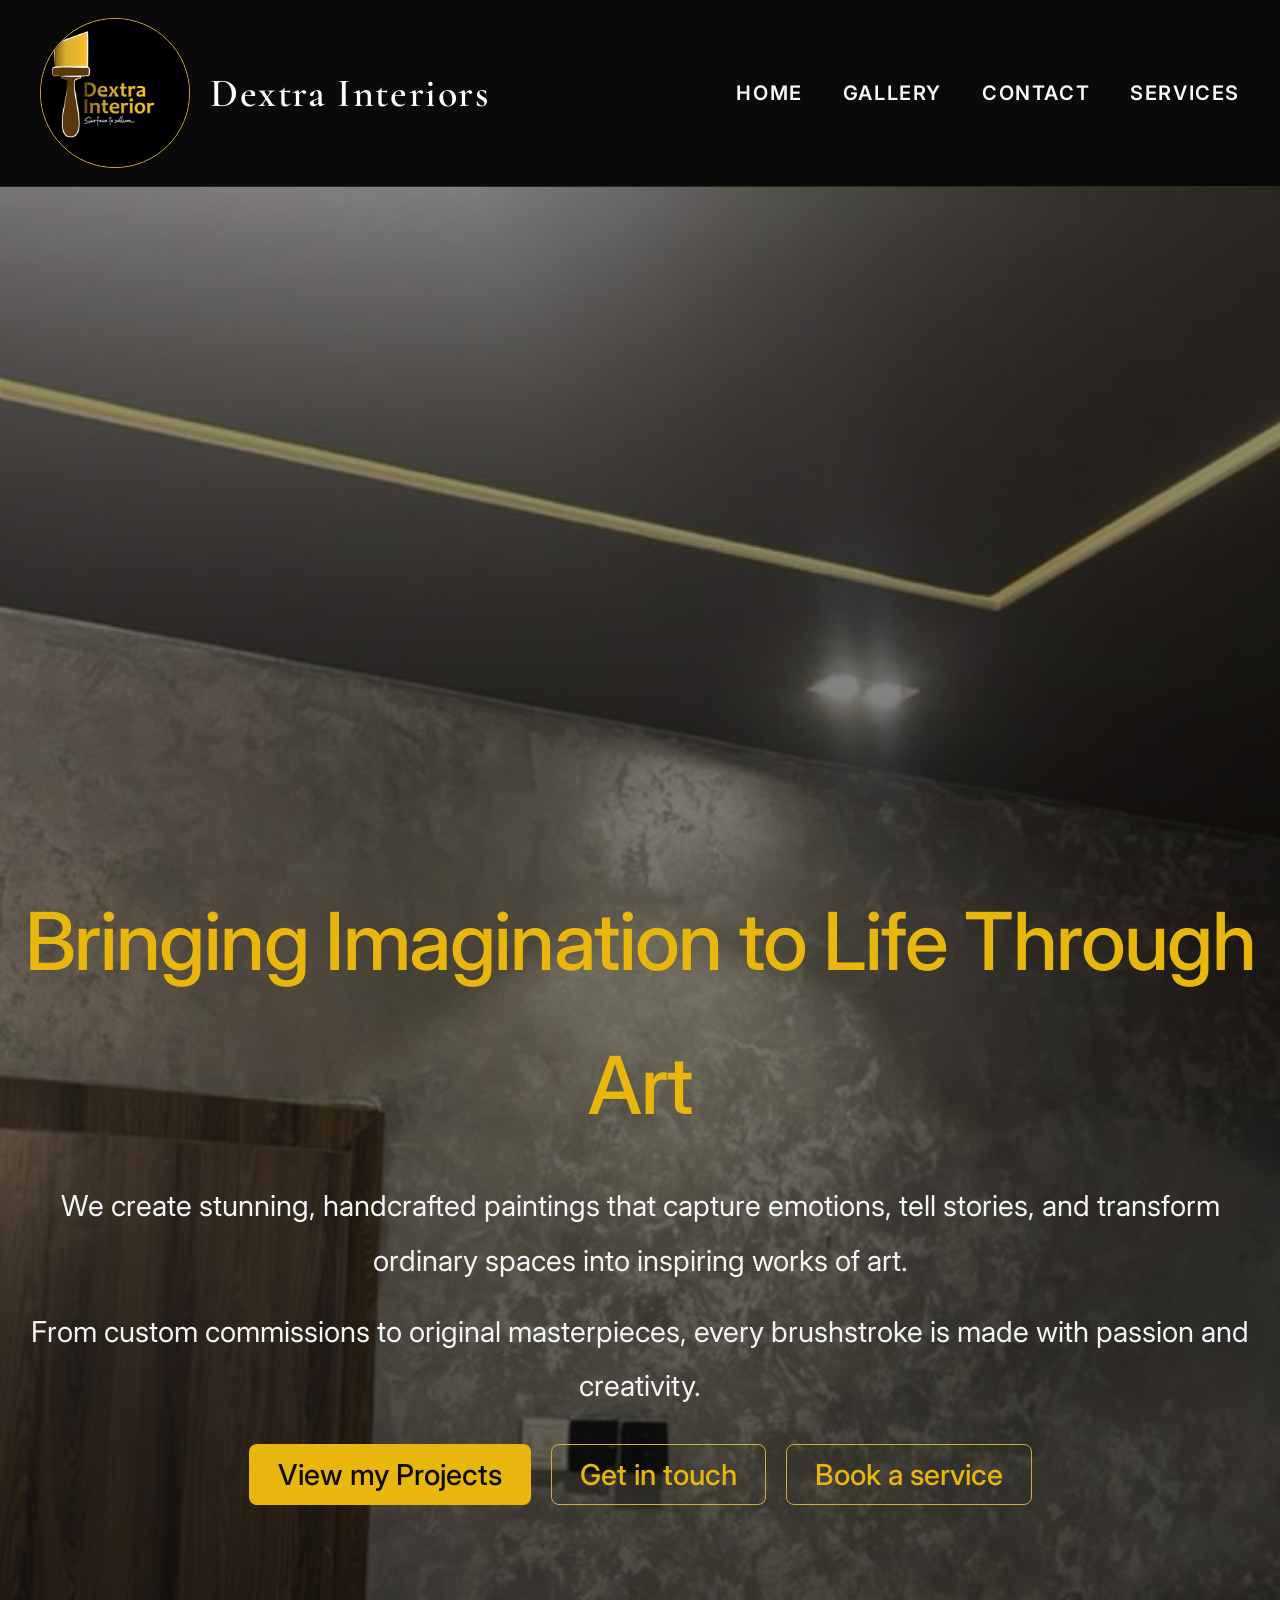
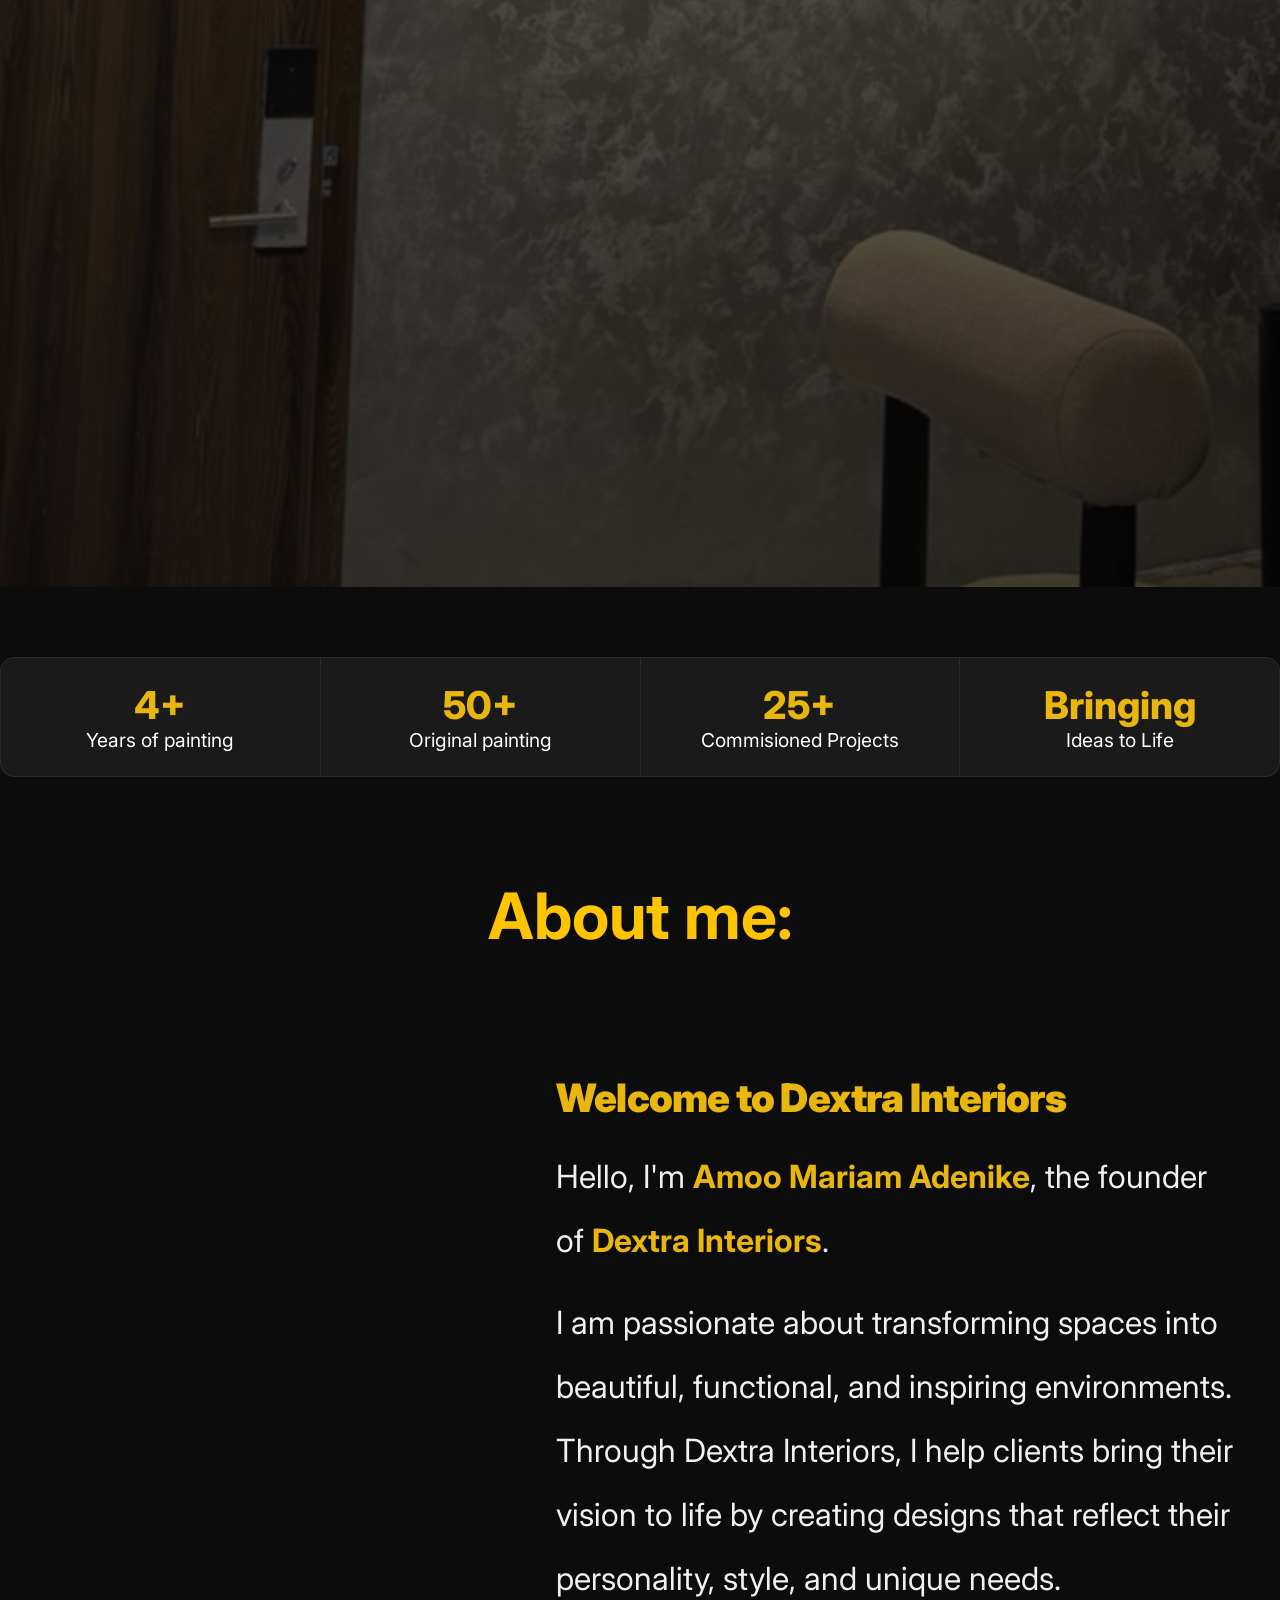
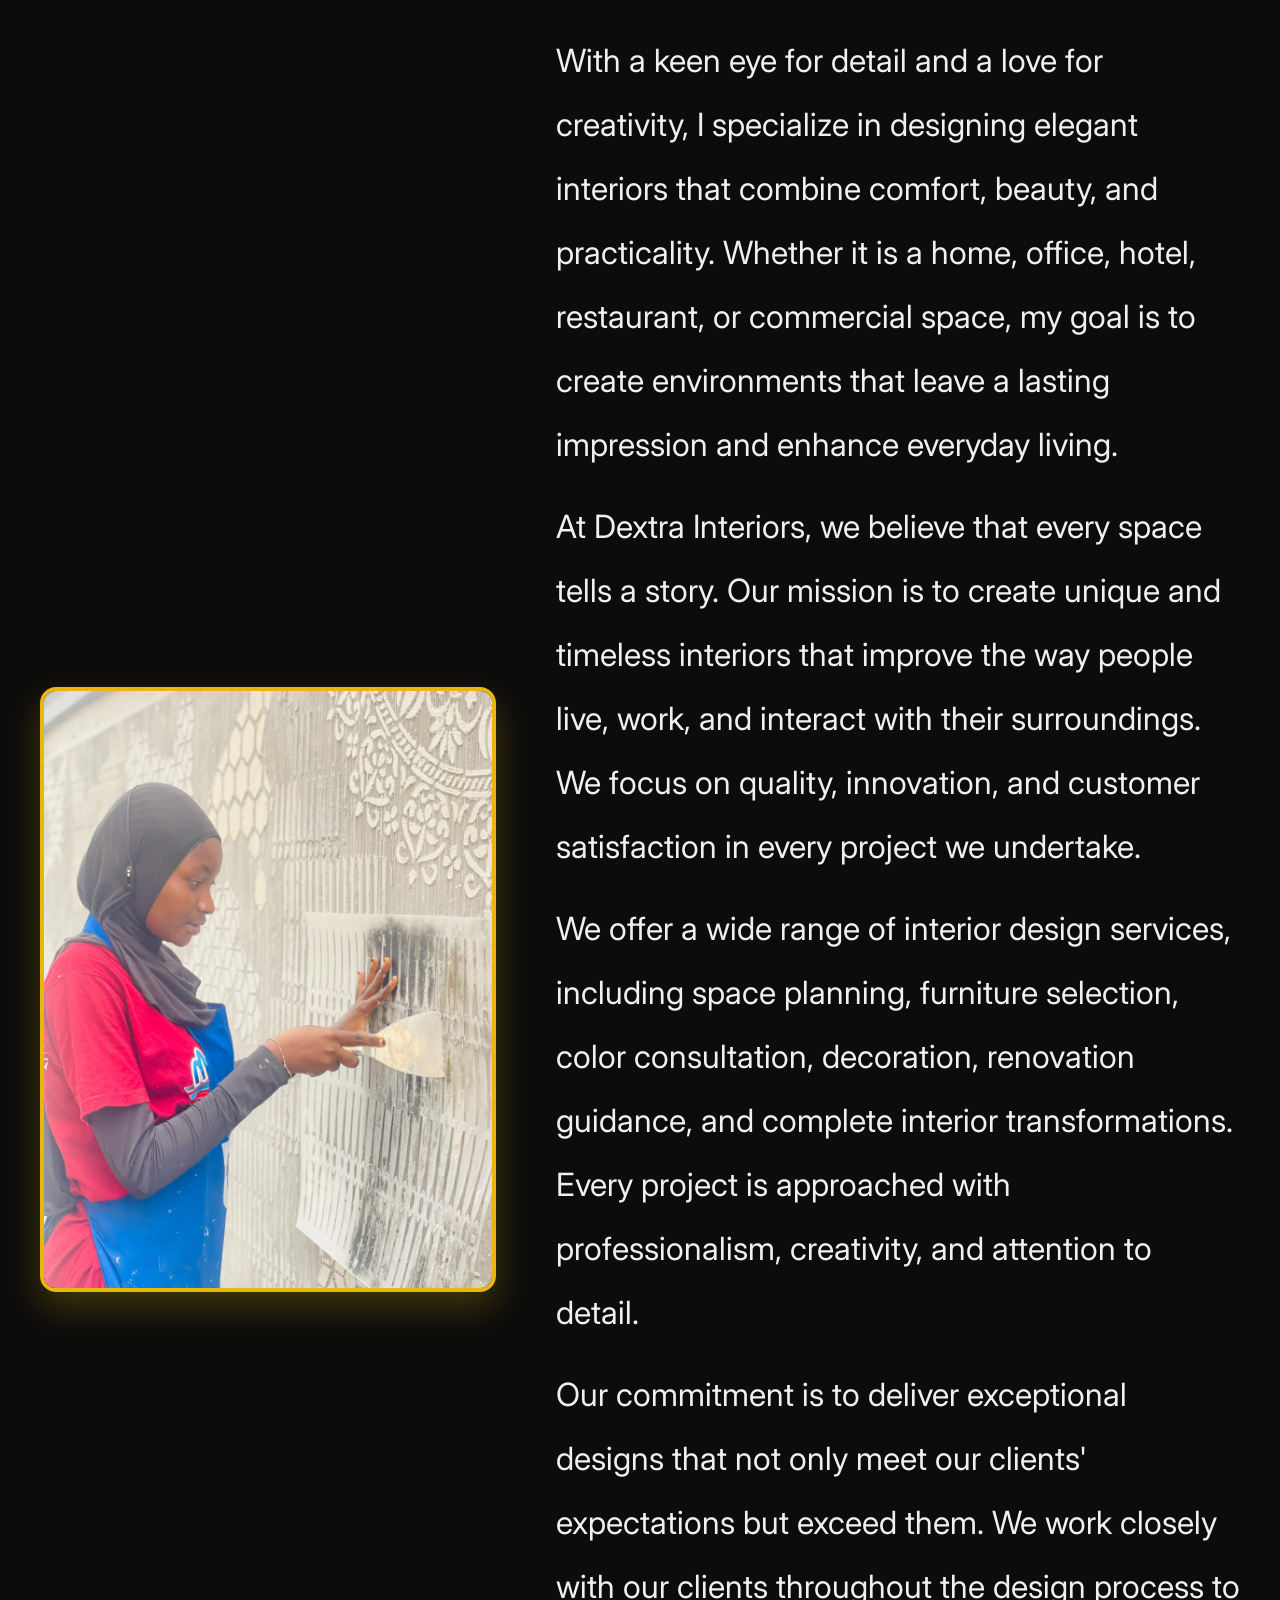
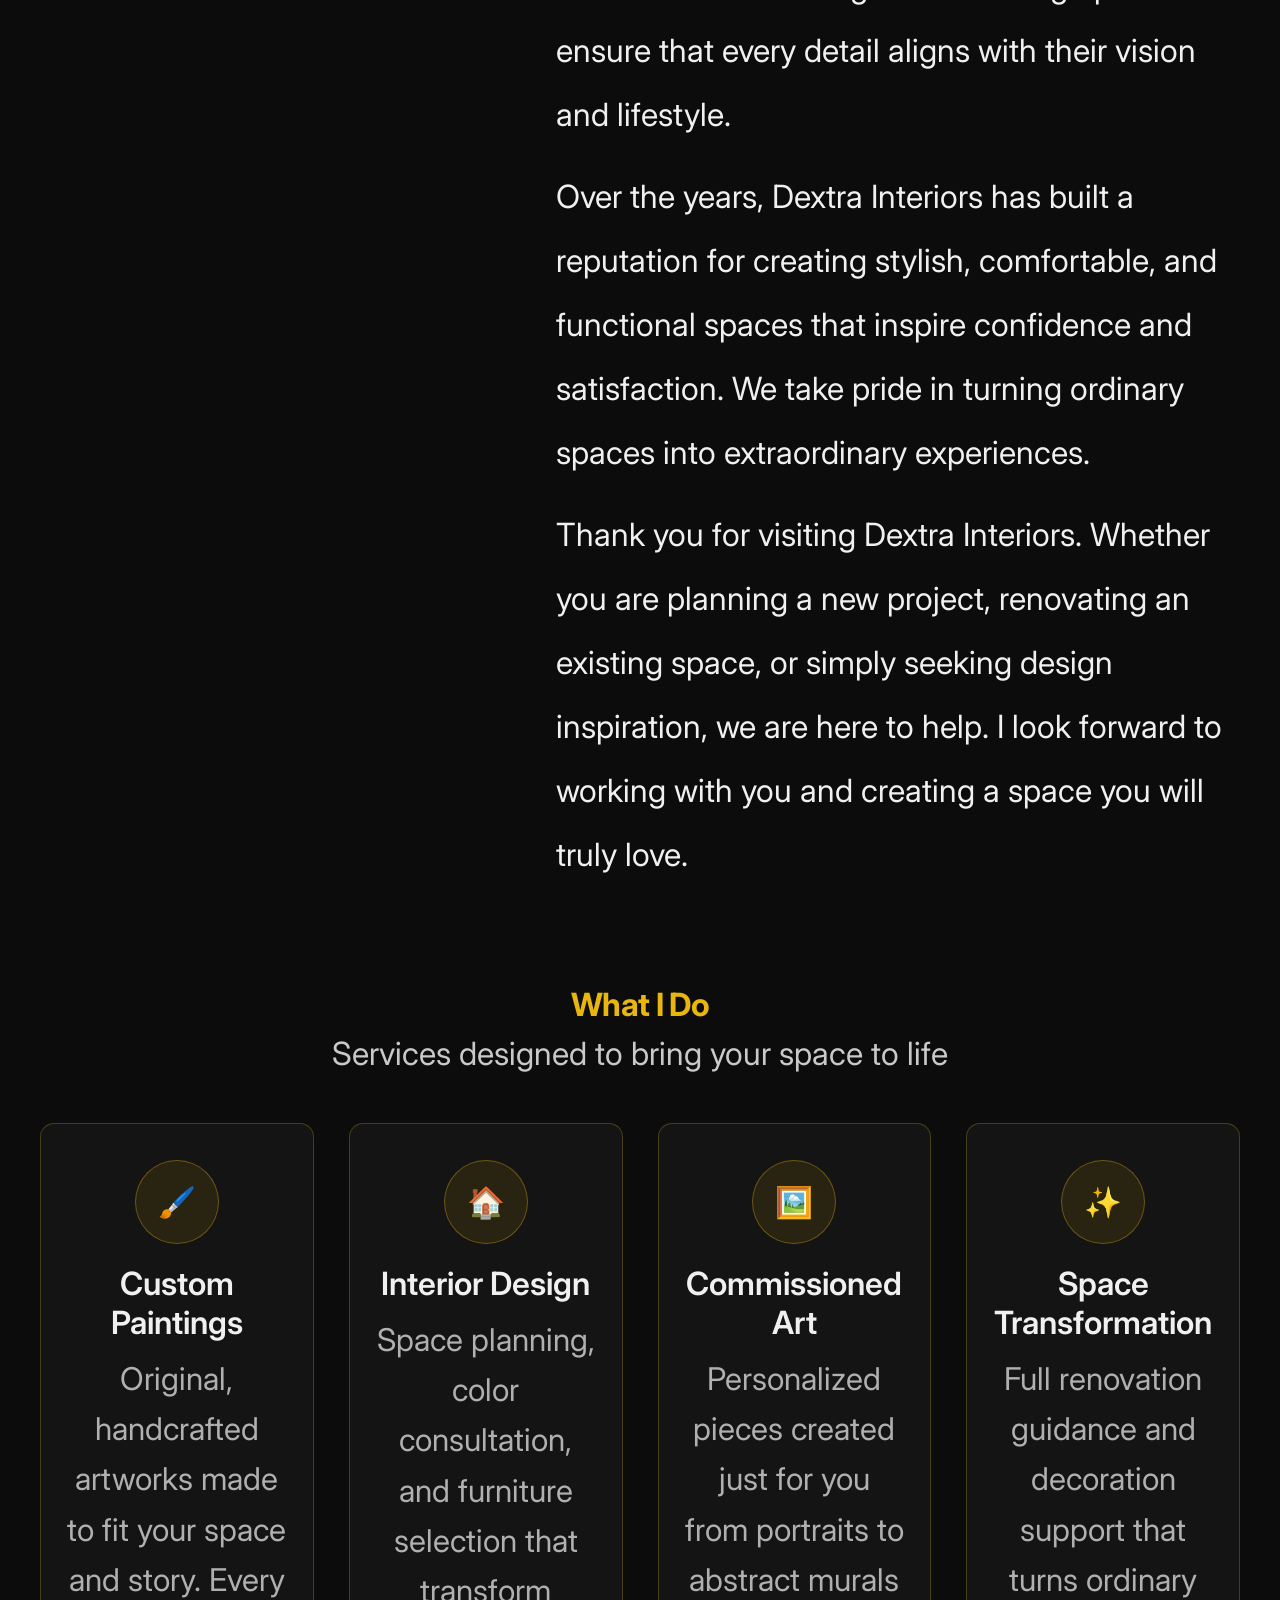
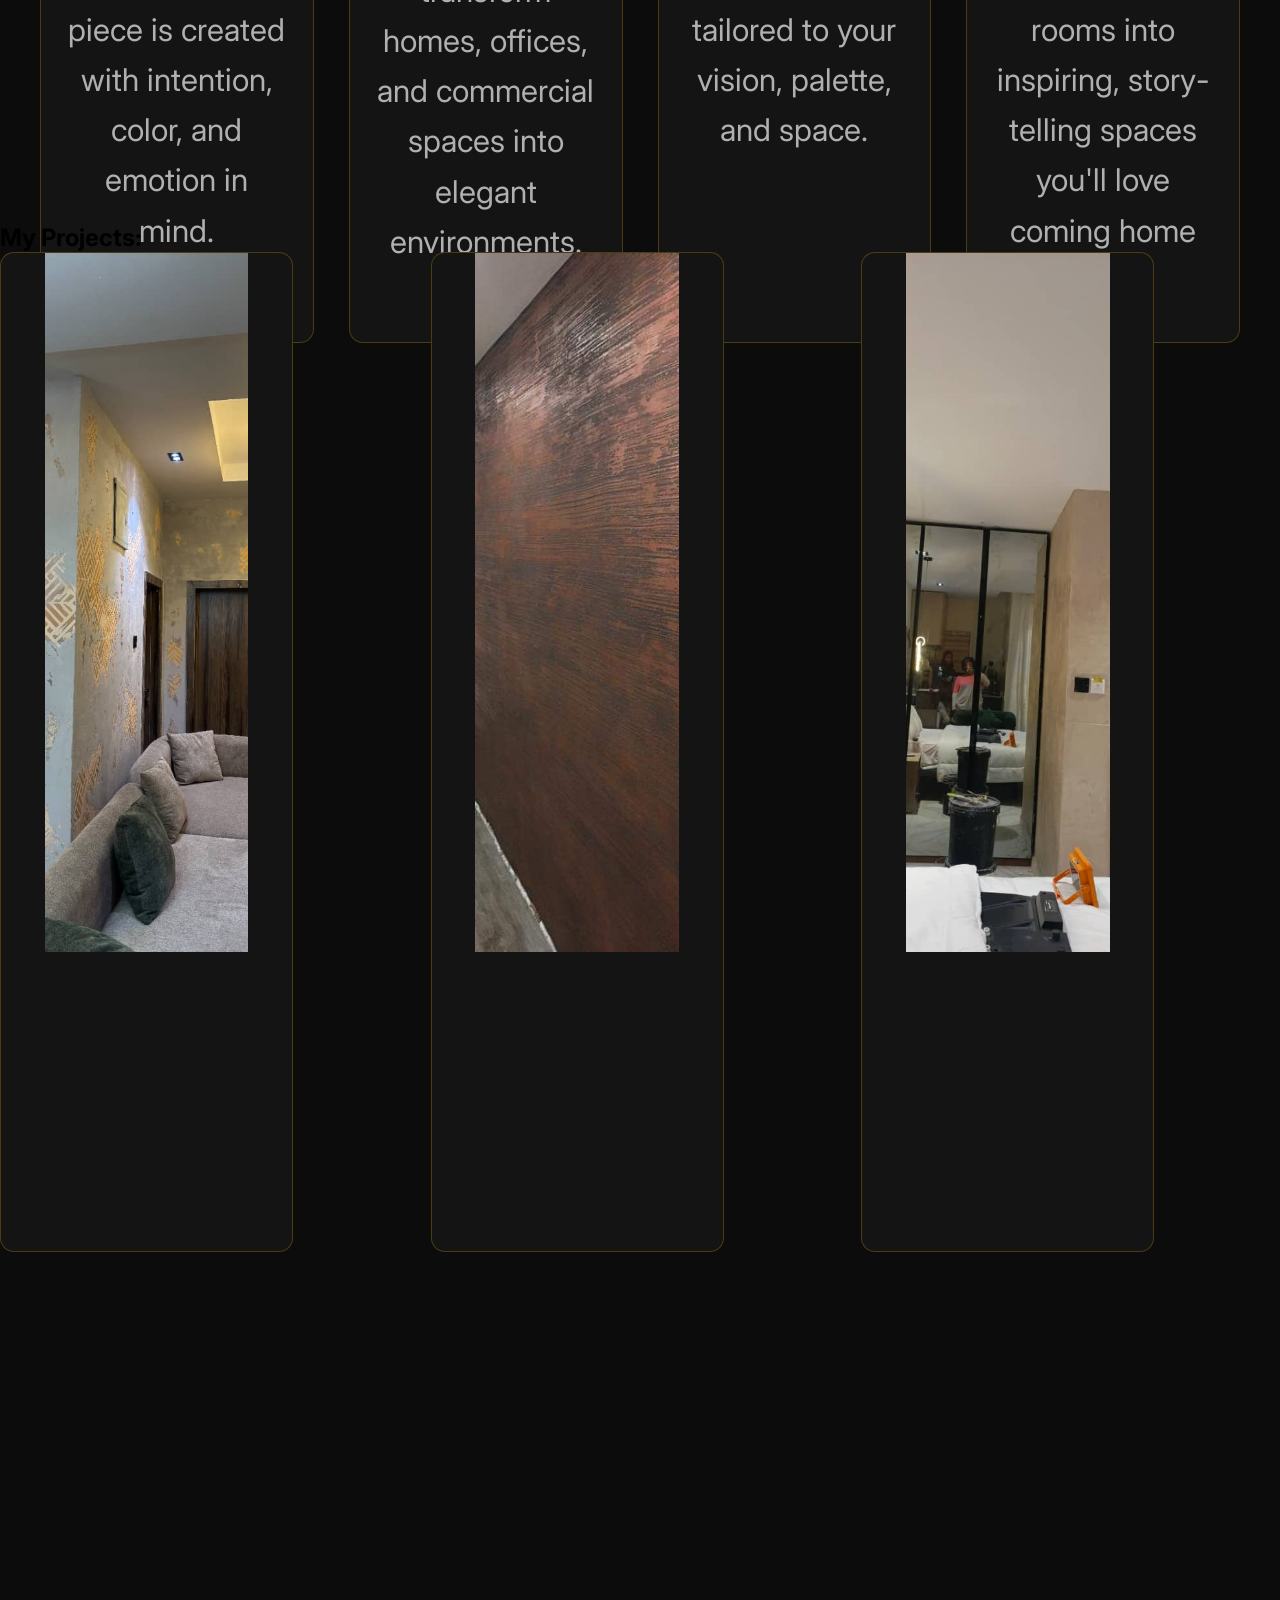
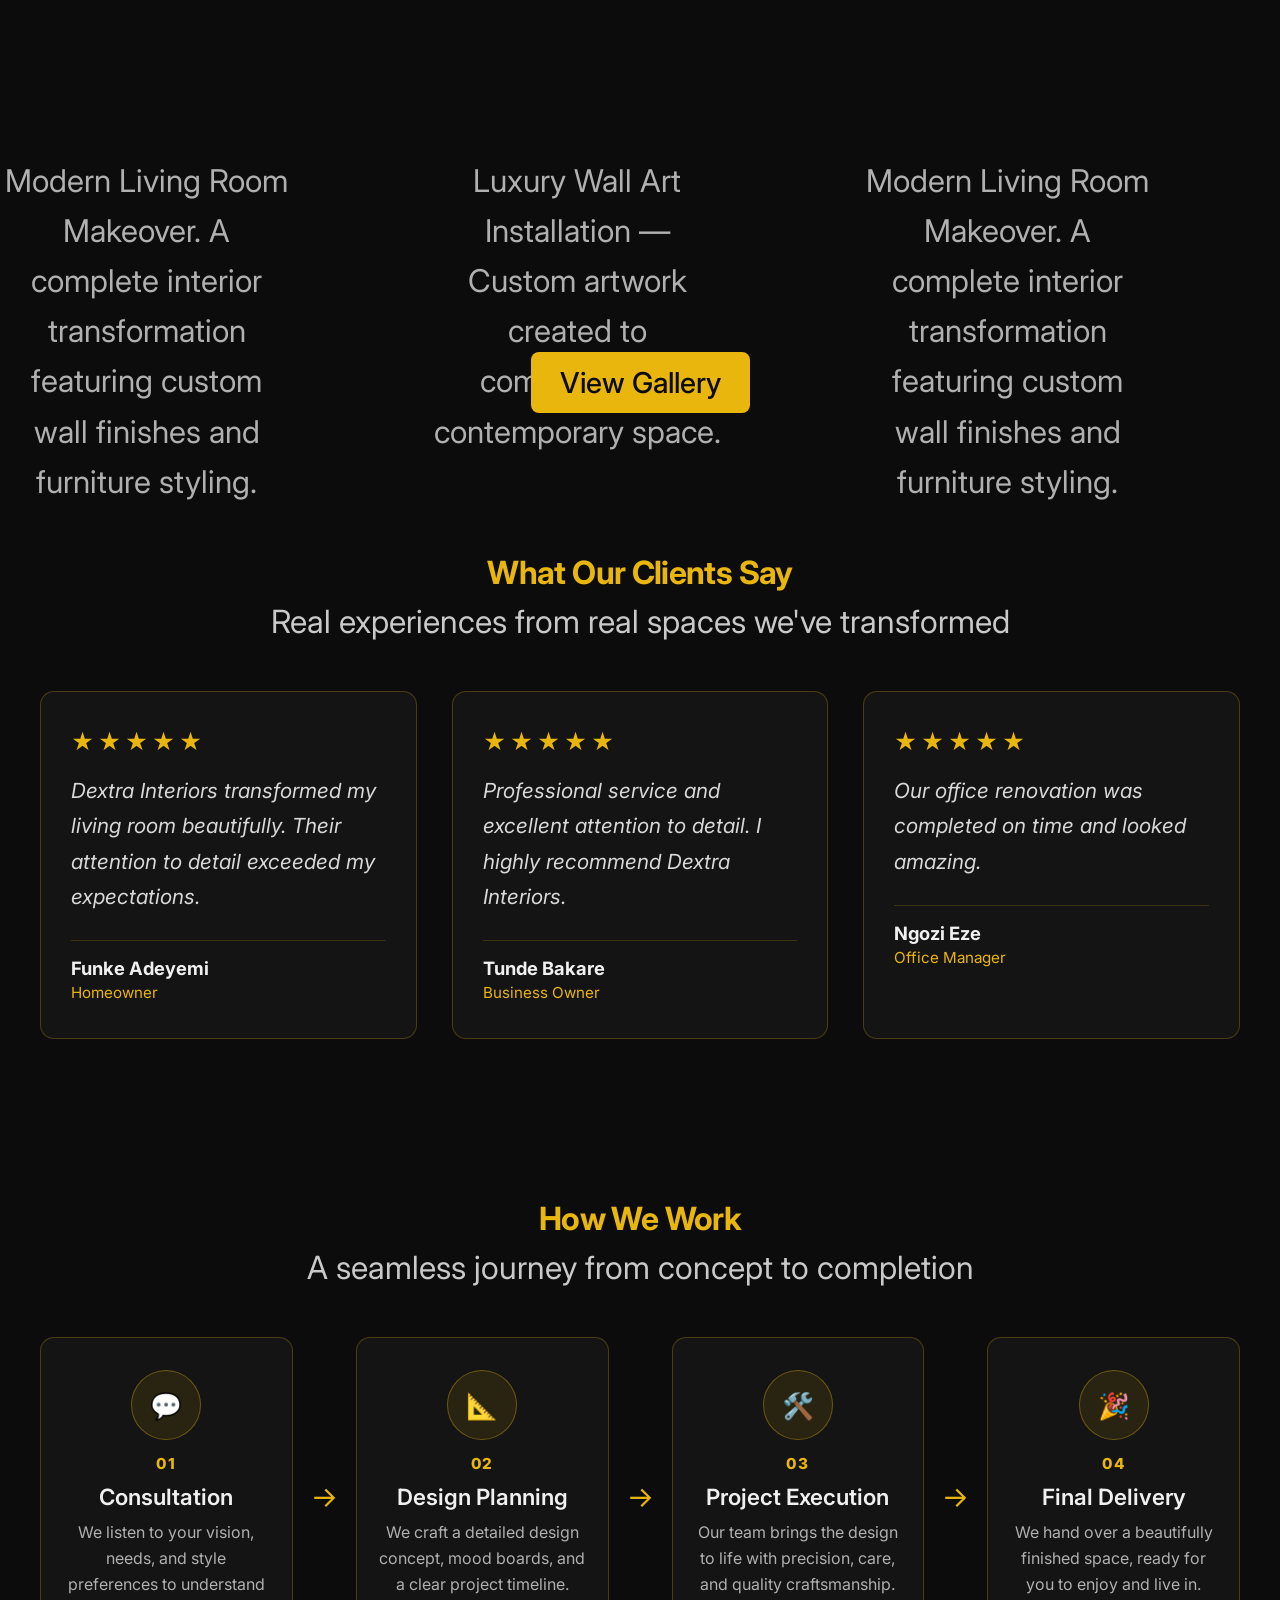
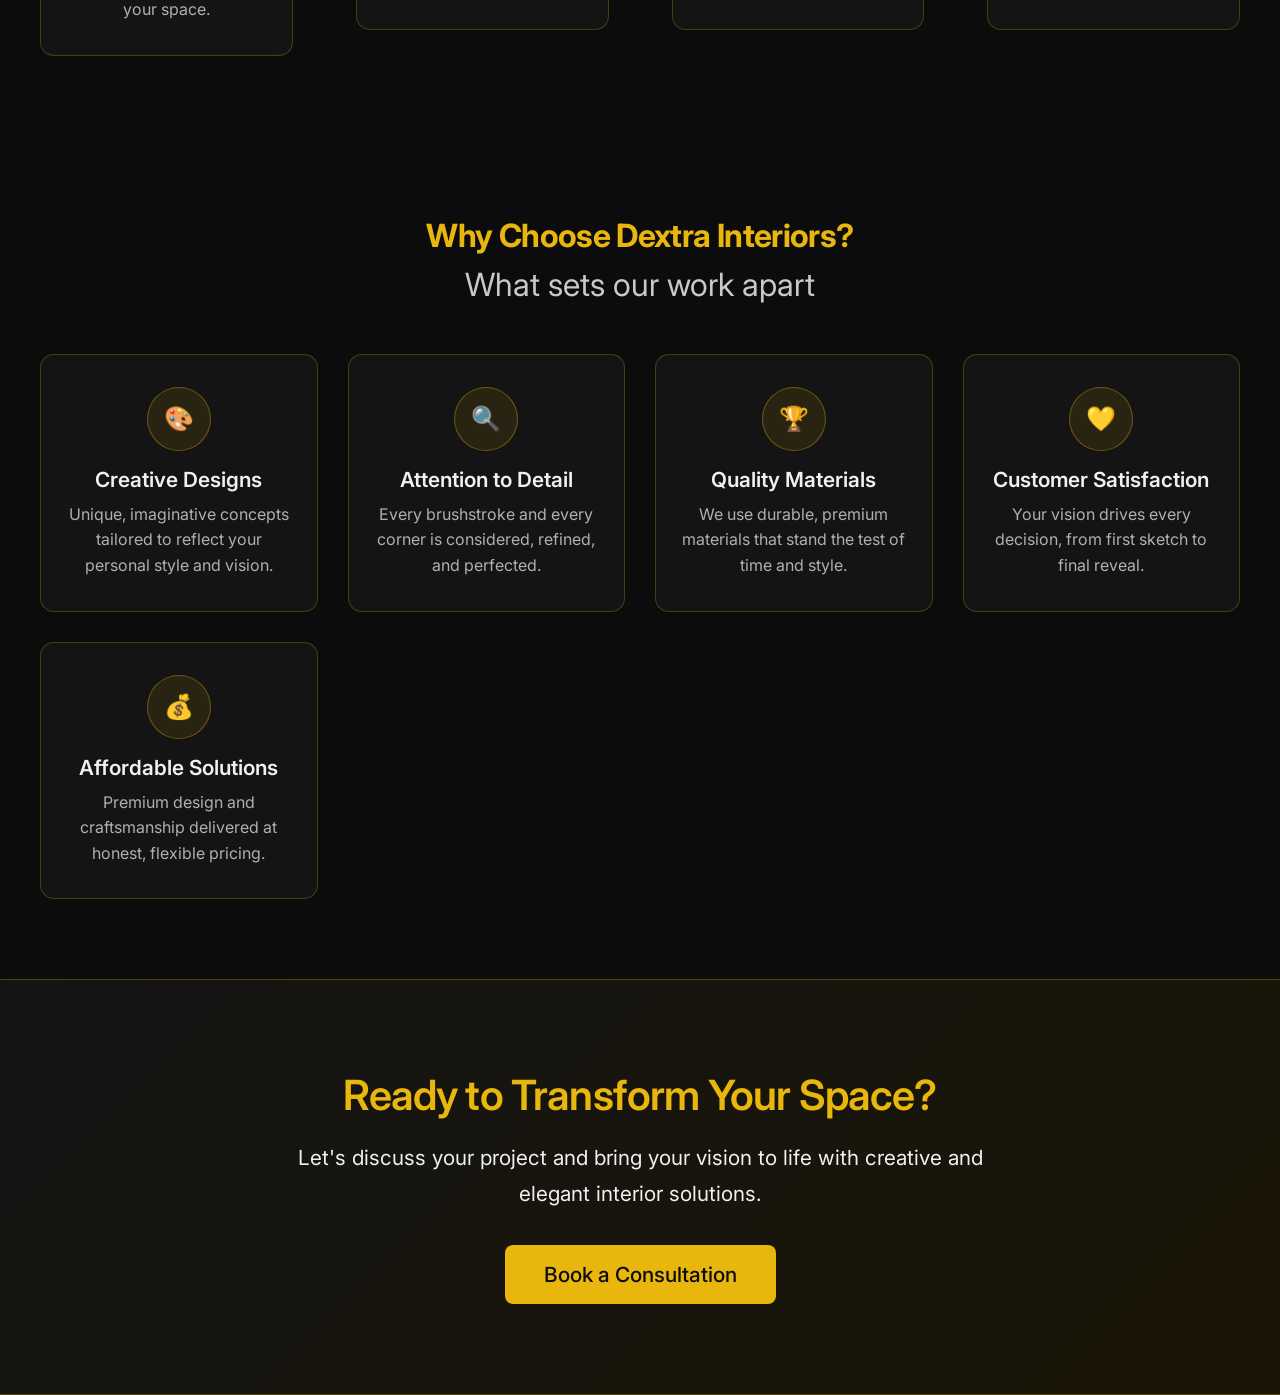
==== commit bc8ce83e: "Update home page" ====
--- a/index.html
+++ b/index.html
@@ -3,7 +3,7 @@
 <head>
   <meta charset="UTF-8">
   <meta name="viewport" content="width=device-width, initial-scale=1.0">
-  <title>Dextra Interiors — Nav Preview</title>
+  <title>Dextra Interiors</title>
   <link rel="preconnect" href="https://fonts.googleapis.com">
 <link href="https://fonts.googleapis.com/css2?family=Cormorant+Garamond:wght@500;600&family=Inter:wght@400;500;600&display=swap" rel="stylesheet">
   <link rel="stylesheet" href="index.css">
@@ -112,7 +112,7 @@
   <div class="service-card">
     <span class="service-icon">🖼️</span>
     <h3>Commissioned Art</h3>
-    <p>Personalized pieces created just for you — from portraits to abstract murals — tailored to your vision, palette, and space.</p>
+    <p>Personalized pieces created just for you from portraits to abstract murals tailored to your vision, palette, and space.</p>
   </div>
   <div class="service-card">
     <span class="service-icon">✨</span>
@@ -121,5 +121,182 @@
   </div>
 </div>
 
+  <div class="header-text">
+  <h2>My Projects:</h2>
+  </div>
+  <!--Projects section-->
+  <div class="projects-grid">
+    <div class="projects-card">
+      <img src="images/k.jpeg" alt="Modern living room with custom wall finishes" class="projectz">
+      <p>Modern Living Room Makeover. A complete interior transformation featuring custom wall finishes and furniture styling.</p>
+    </div>
+
+    <div class="projects-card">
+      <img src="images/a.jpeg" alt="Custom wall art installation in a contemporary space" class="projectz">
+      <p>Luxury Wall Art Installation — Custom artwork created to complement a contemporary space.</p>
+    </div>
+
+    <div class="projects-card">
+      <img src="images/m.jpeg" alt="Living room interior transformation with new furniture styling" class="projectz">
+      <p>Modern Living Room Makeover. A complete interior transformation featuring custom wall finishes and furniture styling.</p>
+    </div>
+  </div>
+
+  <div class="cta-buttons center">
+    <a href="gallery.html" class="cta-btn">View Gallery</a>
+  </div>
+  <br>
+  <br>
+  <br>
+
+
+  <!-- ============================================
+       TESTIMONIALS SECTION
+       ============================================ -->
+  <section class="testimonials-section" id="testimonials" aria-labelledby="testimonials-title">
+    <h2 class="section-title" id="testimonials-title">What Our Clients Say</h2>
+    <p class="section-subtitle">Real experiences from real spaces we've transformed</p>
+
+    <div class="testimonials-grid">
+      <div class="testimonial-card reveal">
+        <div class="testimonial-stars" aria-label="5 out of 5 stars">★★★★★</div>
+        <p class="testimonial-text">Dextra Interiors transformed my living room beautifully. Their attention to detail exceeded my expectations.</p>
+        <div class="testimonial-author">
+          <span class="testimonial-name">Funke Adeyemi</span>
+          <span class="testimonial-role">Homeowner</span>
+        </div>
+      </div>
+
+      <div class="testimonial-card reveal">
+        <div class="testimonial-stars" aria-label="5 out of 5 stars">★★★★★</div>
+        <p class="testimonial-text">Professional service and excellent attention to detail. I highly recommend Dextra Interiors.</p>
+        <div class="testimonial-author">
+          <span class="testimonial-name">Tunde Bakare</span>
+          <span class="testimonial-role">Business Owner</span>
+        </div>
+      </div>
+
+      <div class="testimonial-card reveal">
+        <div class="testimonial-stars" aria-label="5 out of 5 stars">★★★★★</div>
+        <p class="testimonial-text">Our office renovation was completed on time and looked amazing.</p>
+        <div class="testimonial-author">
+          <span class="testimonial-name">Ngozi Eze</span>
+          <span class="testimonial-role">Office Manager</span>
+        </div>
+      </div>
+    </div>
+  </section>
+
+
+  <!-- ============================================
+       HOW WE WORK / PROCESS SECTION
+       ============================================ -->
+  <section class="process-section" id="process" aria-labelledby="process-title">
+    <h2 class="section-title" id="process-title">How We Work</h2>
+    <p class="section-subtitle">A seamless journey from concept to completion</p>
+
+    <div class="process-grid">
+      <div class="process-step reveal">
+        <div class="process-icon" aria-hidden="true">💬</div>
+        <span class="process-number">01</span>
+        <h3>Consultation</h3>
+        <p>We listen to your vision, needs, and style preferences to understand your space.</p>
+      </div>
+
+      <div class="process-arrow" aria-hidden="true">→</div>
+
+      <div class="process-step reveal">
+        <div class="process-icon" aria-hidden="true">📐</div>
+        <span class="process-number">02</span>
+        <h3>Design Planning</h3>
+        <p>We craft a detailed design concept, mood boards, and a clear project timeline.</p>
+      </div>
+
+      <div class="process-arrow" aria-hidden="true">→</div>
+
+      <div class="process-step reveal">
+        <div class="process-icon" aria-hidden="true">🛠️</div>
+        <span class="process-number">03</span>
+        <h3>Project Execution</h3>
+        <p>Our team brings the design to life with precision, care, and quality craftsmanship.</p>
+      </div>
+
+      <div class="process-arrow" aria-hidden="true">→</div>
+
+      <div class="process-step reveal">
+        <div class="process-icon" aria-hidden="true">🎉</div>
+        <span class="process-number">04</span>
+        <h3>Final Delivery</h3>
+        <p>We hand over a beautifully finished space, ready for you to enjoy and live in.</p>
+      </div>
+    </div>
+  </section>
+
+
+  <!-- ============================================
+       WHY CHOOSE US SECTION
+       ============================================ -->
+  <section class="features-section" id="why-choose-us" aria-labelledby="features-title">
+    <h2 class="section-title" id="features-title">Why Choose Dextra Interiors?</h2>
+    <p class="section-subtitle">What sets our work apart</p>
+
+    <div class="features-grid">
+      <div class="feature-card reveal">
+        <span class="feature-icon" aria-hidden="true">🎨</span>
+        <h3>Creative Designs</h3>
+        <p>Unique, imaginative concepts tailored to reflect your personal style and vision.</p>
+      </div>
+      <div class="feature-card reveal">
+        <span class="feature-icon" aria-hidden="true">🔍</span>
+        <h3>Attention to Detail</h3>
+        <p>Every brushstroke and every corner is considered, refined, and perfected.</p>
+      </div>
+      <div class="feature-card reveal">
+        <span class="feature-icon" aria-hidden="true">🏆</span>
+        <h3>Quality Materials</h3>
+        <p>We use durable, premium materials that stand the test of time and style.</p>
+      </div>
+      <div class="feature-card reveal">
+        <span class="feature-icon" aria-hidden="true">💛</span>
+        <h3>Customer Satisfaction</h3>
+        <p>Your vision drives every decision, from first sketch to final reveal.</p>
+      </div>
+      <div class="feature-card reveal">
+        <span class="feature-icon" aria-hidden="true">💰</span>
+        <h3>Affordable Solutions</h3>
+        <p>Premium design and craftsmanship delivered at honest, flexible pricing.</p>
+      </div>
+    </div>
+  </section>
+
+
+  <!-- ============================================
+       CALL TO ACTION SECTION
+       ============================================ -->
+  <section class="cta-section reveal" id="book-consultation" aria-labelledby="cta-title">
+    <h2 id="cta-title">Ready to Transform Your Space?</h2>
+    <p>Let's discuss your project and bring your vision to life with creative and elegant interior solutions.</p>
+    <a href="contacts.html" class="cta-btn cta-large">Book a Consultation</a>
+  </section>
+
+
+  <script>
+    document.addEventListener('DOMContentLoaded', () => {
+      const revealEls = document.querySelectorAll('.reveal');
+      if (!('IntersectionObserver' in window)) {
+        revealEls.forEach(el => el.classList.add('reveal-active'));
+        return;
+      }
+      const observer = new IntersectionObserver((entries) => {
+        entries.forEach(entry => {
+          if (entry.isIntersecting) {
+            entry.target.classList.add('reveal-active');
+            observer.unobserve(entry.target);
+          }
+        });
+      }, { threshold: 0.15 });
+      revealEls.forEach(el => observer.observe(el));
+    });
+  </script>
 </body>
 </html>
--- a/index.css
+++ b/index.css
@@ -31,8 +31,8 @@
   }
 
   .nav-logo-icon {
-    width: 420px;
-    height: 420px;
+    width: 150px;
+    height: 150px;
     border-radius: 50%;
     overflow: hidden;
     border: 1px solid #d4af37;
@@ -41,9 +41,9 @@
 
 .nav-logo-icon img {
     width: 90%;
-    height: 90%;
+    height: 87%;
     object-fit: cover;
-    transform: scale(1.9);
+    transform: scale(1.69);
 }
 
   .nav-logo-text {
@@ -74,7 +74,7 @@
     position: relative;
     text-decoration: none;
     color: #faf9f5;
-    font-size: 40px;
+    font-size: 20px;
     font-weight: 600;
     letter-spacing: 0.08em;
     text-transform: uppercase;
@@ -102,7 +102,7 @@
   }
 
   
-  @media (max-width: 720px) {
+  @media (max-width: 700px) {
     .nav-inner {
       padding: 16px 20px;
       flex-wrap: wrap;
@@ -129,14 +129,14 @@
   gap: 60px;
   margin-bottom: 70px;
   padding: 0 40px;
-  max-width: 5000px;
+  max-width: 3000px;
   margin-left: auto;
   margin-right: auto;
 }
 
 .hero img {
-  width: 50%;
-  height: 100%;
+  height: 38%; 
+  width: 38%;
   object-fit: cover;
   border-radius: 16px;
   border: 4px solid #e9b60d;
@@ -150,16 +150,16 @@
 }
 
 .hero h1 {
-  font-size: 3rem;
-  font-weight: 10000;
+  font-size: 2.45rem;
+  font-weight: 1000;
   margin-bottom: 24px;
   color: #e9b60d;
   letter-spacing: -0.02em;
 }
 
 .header-text p {
-  font-size: 3rem;
-  line-height: 3;
+  font-size: 2rem;
+  line-height: 2;
   margin-bottom: 18px;
   color: #f0f0f0;
 }
@@ -281,8 +281,8 @@
 }
 
 .head h2 {
-  font-size: 8rem;
-  font-weight: 700;
+  font-size: 5rem;
+  font-weight: 500;
   color: #e9b60d;
   letter-spacing: -0.02em;
   margin-bottom: 22px;
@@ -290,7 +290,7 @@
 }
 
 .head p {
-  font-size: 3rem;
+  font-size: 1.8rem;
   line-height: 1.9;
   color: #f5f5f5;
   margin-bottom: 16px;
@@ -315,8 +315,8 @@
   gap: 8px;
   padding: 12px 28px;
   border-radius: 8px;
-  font-size: 2rem;
-  font-weight: 600;
+  font-size: 1.8rem;
+  font-weight: 500;
   text-decoration: none;
   cursor: pointer;
   transition: all 0.25s ease;
@@ -367,8 +367,8 @@
 
 .me {
   color:#ffc400;
-  font-size: 2.8rem;
-  font-weight: 20;
+  font-size: 2rem;
+  font-weight: 215;
   text-align: center;
   padding: 20px;
   margin-bottom: 100px;
@@ -380,7 +380,7 @@
 
 .section-title {
   text-align: center;
-  font-size: 6rem;
+  font-size: 2rem;
   font-weight: 700;
   color: #e9b60d;
   letter-spacing: -0.02em;
@@ -390,7 +390,7 @@
 
 .section-subtitle {
   text-align: center;
-  font-size: 2.55rem;
+  font-size: 2rem;
   color: #c9c9c9;
   margin-bottom: 50px;
 }
@@ -402,7 +402,7 @@
   max-width: 5000px;
   margin: 0 auto;
   padding: 0 40px 80px;
-  height: 900px;
+  height: 700px;
 }
 
 .service-card {
@@ -424,8 +424,8 @@
   display: inline-flex;
   align-items: center;
   justify-content: center;
-  width: 104px;
-  height: 104px;
+  width: 84px;
+  height: 84px;
   font-size: 1.9rem;
   background: rgba(233, 182, 13, 0.1);
   border: 1px solid rgba(233, 182, 13, 0.35);
@@ -434,14 +434,14 @@
 }
 
 .service-card h3 {
-  font-size: 3rem;
+  font-size: 2rem;
   font-weight: 600;
   color: #f0f0f0;
   margin-bottom: 12px;
 }
 
 .service-card p {
-  font-size: 4rem;
+  font-size: 1.96rem;
   line-height: 1.6;
   color: #b0b0b0;
 }
@@ -491,14 +491,372 @@
     }
 
     .stat-number {
-      font-size: 4rem;
+      font-size: 2.4rem;
       font-weight: 800;
       color: #e9b60d;
       display: block;
     }
 
     .stat-label {
-      font-size: 1.8rem;
+      font-size: 1.2rem;
       color: #ffffff;
       margin-top: 4px;
-    }+    }
+
+    /* ---projects section--- */
+.projects-grid {
+  display: grid;
+  grid-template-columns: repeat(3, 1fr);
+  gap: 12px;
+  max-width: 4000px;
+  margin: 0 auto;
+  height: 900px;
+  margin-left: auto;
+  margin-right: auto;
+}
+
+.projects-card {
+  background: #141414;
+  border: 1px solid rgba(233, 182, 13, 0.25);
+  border-radius: 14px;
+  text-align: center;
+  transition: transform 0.25s ease, border-color 0.25s ease, box-shadow 0.25s ease;
+  height: 70%;
+  width: 70%;
+}
+
+.projects-card:hover {
+  transform: translateY(-6px);
+  border-color: #b38f18;
+  box-shadow: 0 12px 30px rgba(233, 182, 13, 0.18);
+}
+.projects-card p {
+  font-size: 1.96rem;
+  line-height: 1.6;
+  color: #b0b0b0;
+  text-align: center;
+}
+.projectz {
+  height: 70%;
+  width: 70%;
+  object-fit: cover;
+  margin-bottom: 800px;
+}
+/* ============================================
+   DEXTRA INTERIORS — PROJECTS CTA / IMAGE FIX
+   ============================================ */
+
+.cta-buttons.center {
+  justify-content: center;
+  margin-top: 30px;
+  margin-top: 800px;
+}
+
+/* ============================================
+   DEXTRA INTERIORS — TESTIMONIALS SECTION
+   ============================================ */
+
+.testimonials-section {
+  padding: 0 40px 80px;
+}
+
+.testimonials-grid {
+  display: grid;
+  grid-template-columns: repeat(3, 1fr);
+  gap: 35px;
+  max-width: 1600px;
+  margin: 0 auto;
+}
+
+.testimonial-card {
+  background: #141414;
+  border: 1px solid rgba(233, 182, 13, 0.25);
+  border-radius: 14px;
+  padding: 36px 30px;
+  transition: transform 0.25s ease, border-color 0.25s ease, box-shadow 0.25s ease;
+}
+
+.testimonial-card:hover {
+  transform: translateY(-6px);
+  border-color: #e9b60d;
+  box-shadow: 0 12px 30px rgba(233, 182, 13, 0.18);
+}
+
+.testimonial-stars {
+  color: #e9b60d;
+  font-size: 1.4rem;
+  letter-spacing: 4px;
+  margin-bottom: 18px;
+}
+
+.testimonial-text {
+  font-size: 1.3rem;
+  line-height: 1.7;
+  color: #d8d8d8;
+  font-style: italic;
+  margin-bottom: 26px;
+}
+
+.testimonial-author {
+  display: flex;
+  flex-direction: column;
+  border-top: 1px solid rgba(233, 182, 13, 0.18);
+  padding-top: 16px;
+}
+
+.testimonial-name {
+  font-weight: 700;
+  color: #f0f0f0;
+  font-size: 1.15rem;
+}
+
+.testimonial-role {
+  color: #e9b60d;
+  font-size: 0.95rem;
+  margin-top: 4px;
+}
+
+@media (max-width: 1024px) {
+  .testimonials-grid {
+    grid-template-columns: repeat(2, 1fr);
+  }
+}
+
+@media (max-width: 600px) {
+  .testimonials-grid {
+    grid-template-columns: 1fr;
+  }
+  .testimonials-section {
+    padding: 0 20px 60px;
+  }
+}
+
+/* ============================================
+   DEXTRA INTERIORS — HOW WE WORK / PROCESS
+   ============================================ */
+
+.process-section {
+  padding: 0 40px 80px;
+}
+
+.process-grid {
+  display: flex;
+  align-items: flex-start;
+  justify-content: center;
+  gap: 18px;
+  max-width: 1600px;
+  margin: 0 auto;
+  flex-wrap: wrap;
+}
+
+.process-step {
+  background: #141414;
+  border: 1px solid rgba(233, 182, 13, 0.25);
+  border-radius: 14px;
+  padding: 32px 22px;
+  text-align: center;
+  flex: 1;
+  min-width: 220px;
+  transition: transform 0.25s ease, border-color 0.25s ease, box-shadow 0.25s ease;
+}
+
+.process-step:hover {
+  transform: translateY(-6px);
+  border-color: #e9b60d;
+  box-shadow: 0 12px 30px rgba(233, 182, 13, 0.18);
+}
+
+.process-icon {
+  display: inline-flex;
+  align-items: center;
+  justify-content: center;
+  width: 70px;
+  height: 70px;
+  font-size: 1.6rem;
+  background: rgba(233, 182, 13, 0.1);
+  border: 1px solid rgba(233, 182, 13, 0.35);
+  border-radius: 50%;
+  margin-bottom: 14px;
+}
+
+.process-number {
+  display: block;
+  color: #e9b60d;
+  font-weight: 800;
+  font-size: 0.95rem;
+  letter-spacing: 0.1em;
+  margin-bottom: 10px;
+}
+
+.process-step h3 {
+  font-size: 1.4rem;
+  font-weight: 600;
+  color: #f0f0f0;
+  margin-bottom: 10px;
+}
+
+.process-step p {
+  font-size: 1rem;
+  line-height: 1.6;
+  color: #b0b0b0;
+}
+
+.process-arrow {
+  align-self: center;
+  color: #e9b60d;
+  font-size: 1.8rem;
+  flex-shrink: 0;
+}
+
+@media (max-width: 900px) {
+  .process-grid {
+    flex-direction: column;
+    align-items: stretch;
+  }
+  .process-arrow {
+    display: none;
+  }
+}
+
+/* ============================================
+   DEXTRA INTERIORS — WHY CHOOSE US
+   ============================================ */
+
+.features-section {
+  padding: 0 40px 80px;
+}
+
+.features-grid {
+  display: grid;
+  grid-template-columns: repeat(auto-fit, minmax(220px, 1fr));
+  gap: 30px;
+  max-width: 1600px;
+  margin: 0 auto;
+}
+
+.feature-card {
+  background: #141414;
+  border: 1px solid rgba(233, 182, 13, 0.25);
+  border-radius: 14px;
+  padding: 32px 24px;
+  text-align: center;
+  transition: transform 0.25s ease, border-color 0.25s ease, box-shadow 0.25s ease;
+}
+
+.feature-card:hover {
+  transform: translateY(-6px);
+  border-color: #e9b60d;
+  box-shadow: 0 12px 30px rgba(233, 182, 13, 0.18);
+}
+
+.feature-icon {
+  display: inline-flex;
+  align-items: center;
+  justify-content: center;
+  width: 64px;
+  height: 64px;
+  font-size: 1.5rem;
+  background: rgba(233, 182, 13, 0.1);
+  border: 1px solid rgba(233, 182, 13, 0.35);
+  border-radius: 50%;
+  margin-bottom: 16px;
+}
+
+.feature-card h3 {
+  font-size: 1.3rem;
+  font-weight: 600;
+  color: #f0f0f0;
+  margin-bottom: 10px;
+}
+
+.feature-card p {
+  font-size: 1rem;
+  line-height: 1.6;
+  color: #b0b0b0;
+}
+
+@media (max-width: 600px) {
+  .features-section {
+    padding: 0 20px 60px;
+  }
+}
+
+/* ============================================
+   DEXTRA INTERIORS — CALL TO ACTION
+   ============================================ */
+
+.cta-section {
+  background: linear-gradient(135deg, #141414 0%, #1a1505 100%);
+  border-top: 1px solid rgba(233, 182, 13, 0.3);
+  border-bottom: 1px solid rgba(233, 182, 13, 0.3);
+  text-align: center;
+  padding: 90px 40px;
+}
+
+.cta-section h2 {
+  font-size: 2.6rem;
+  color: #e9b60d;
+  font-weight: 600;
+  margin-bottom: 20px;
+  letter-spacing: -0.02em;
+}
+
+.cta-section p {
+  font-size: 1.3rem;
+  color: #f0f0f0;
+  max-width: 700px;
+  margin: 0 auto 34px;
+  line-height: 1.7;
+}
+
+.cta-large {
+  font-size: 1.3rem;
+  padding: 16px 38px;
+}
+
+@media (max-width: 600px) {
+  .cta-section {
+    padding: 60px 20px;
+  }
+  .cta-section h2 {
+    font-size: 1.9rem;
+  }
+  .cta-section p {
+    font-size: 1.05rem;
+  }
+}
+
+/* ============================================
+   SCROLL REVEAL ANIMATION
+   ============================================ */
+
+.reveal {
+  opacity: 0;
+  transform: translateY(30px);
+  transition: opacity 0.7s ease, transform 0.7s ease;
+}
+
+.reveal-active {
+  opacity: 1;
+  transform: translateY(0);
+}
+
+.testimonials-grid .testimonial-card:nth-child(2) { transition-delay: 0.12s; }
+.testimonials-grid .testimonial-card:nth-child(3) { transition-delay: 0.24s; }
+
+.process-grid .process-step:nth-of-type(2) { transition-delay: 0.12s; }
+.process-grid .process-step:nth-of-type(3) { transition-delay: 0.24s; }
+.process-grid .process-step:nth-of-type(4) { transition-delay: 0.36s; }
+
+.features-grid .feature-card:nth-child(2) { transition-delay: 0.1s; }
+.features-grid .feature-card:nth-child(3) { transition-delay: 0.2s; }
+.features-grid .feature-card:nth-child(4) { transition-delay: 0.3s; }
+.features-grid .feature-card:nth-child(5) { transition-delay: 0.4s; }
+
+@media (prefers-reduced-motion: reduce) {
+  .reveal {
+    opacity: 1;
+    transform: none;
+    transition: none;
+  }
+}
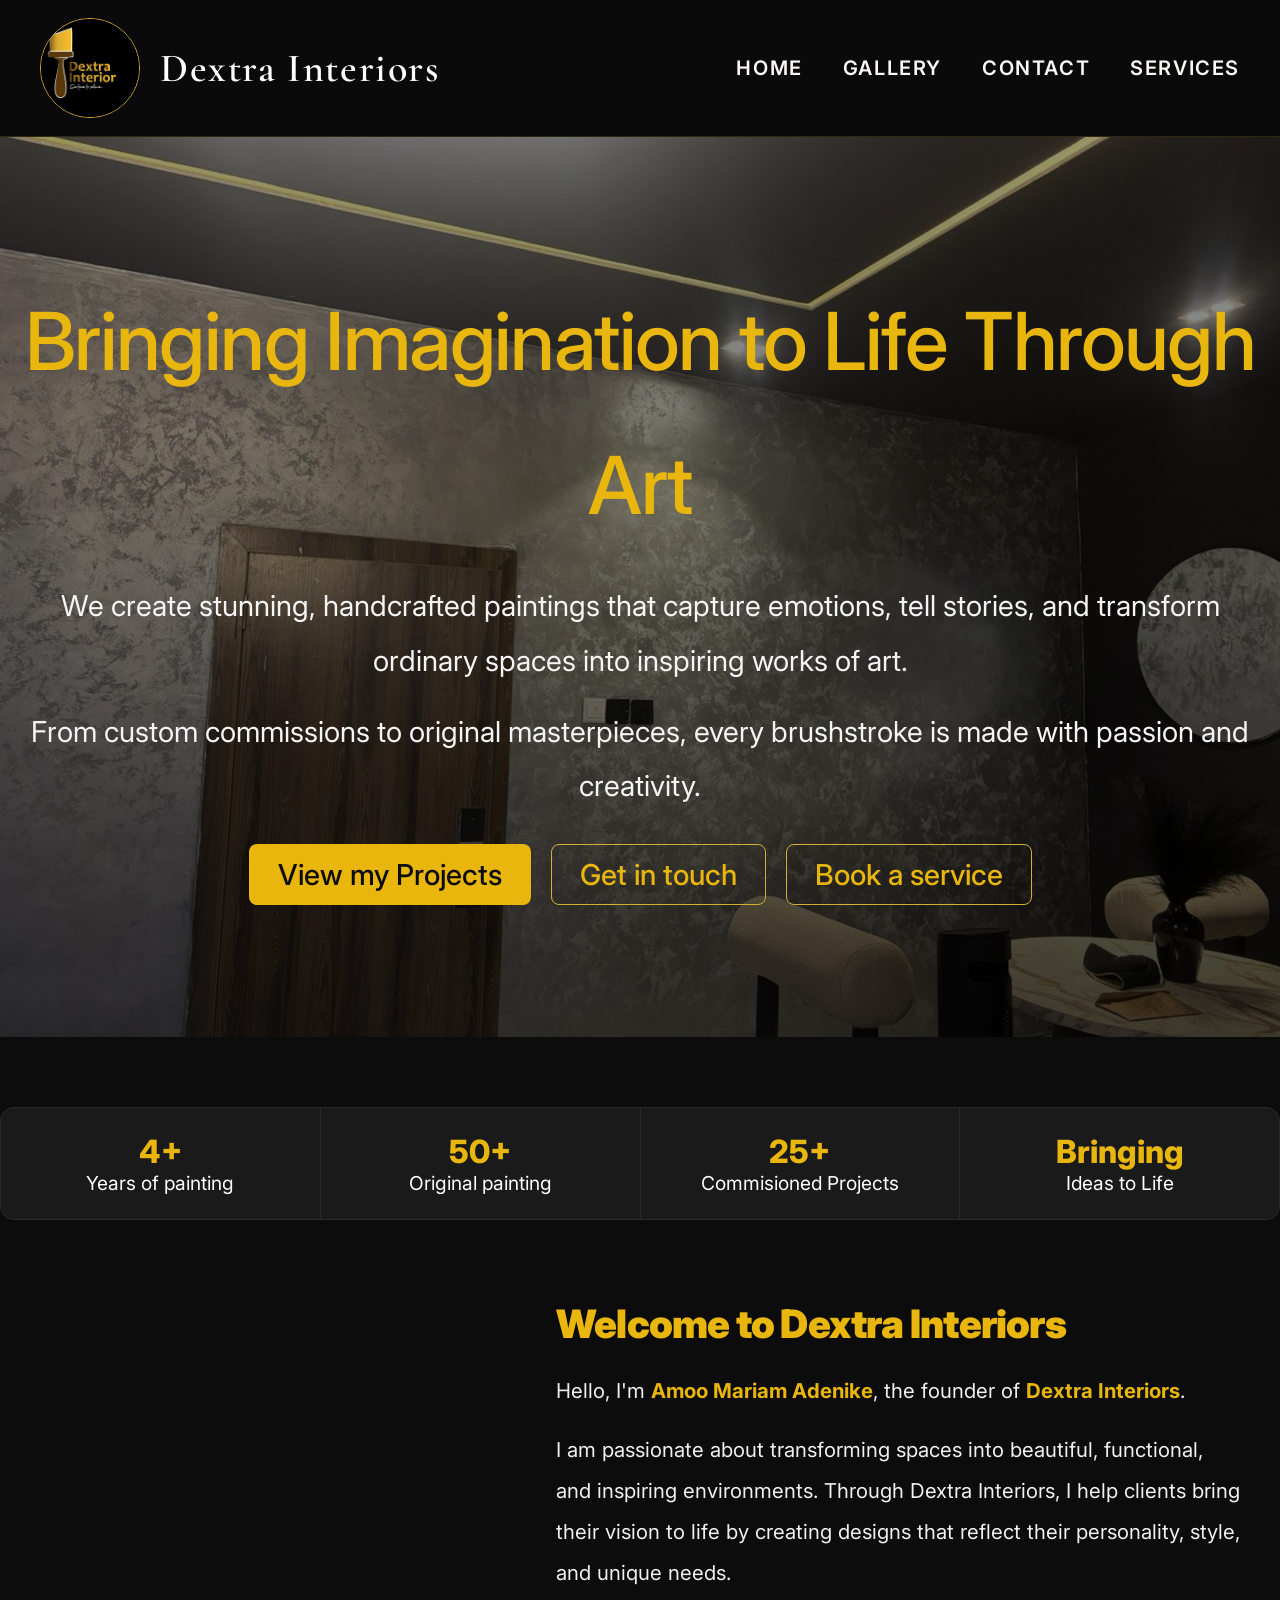
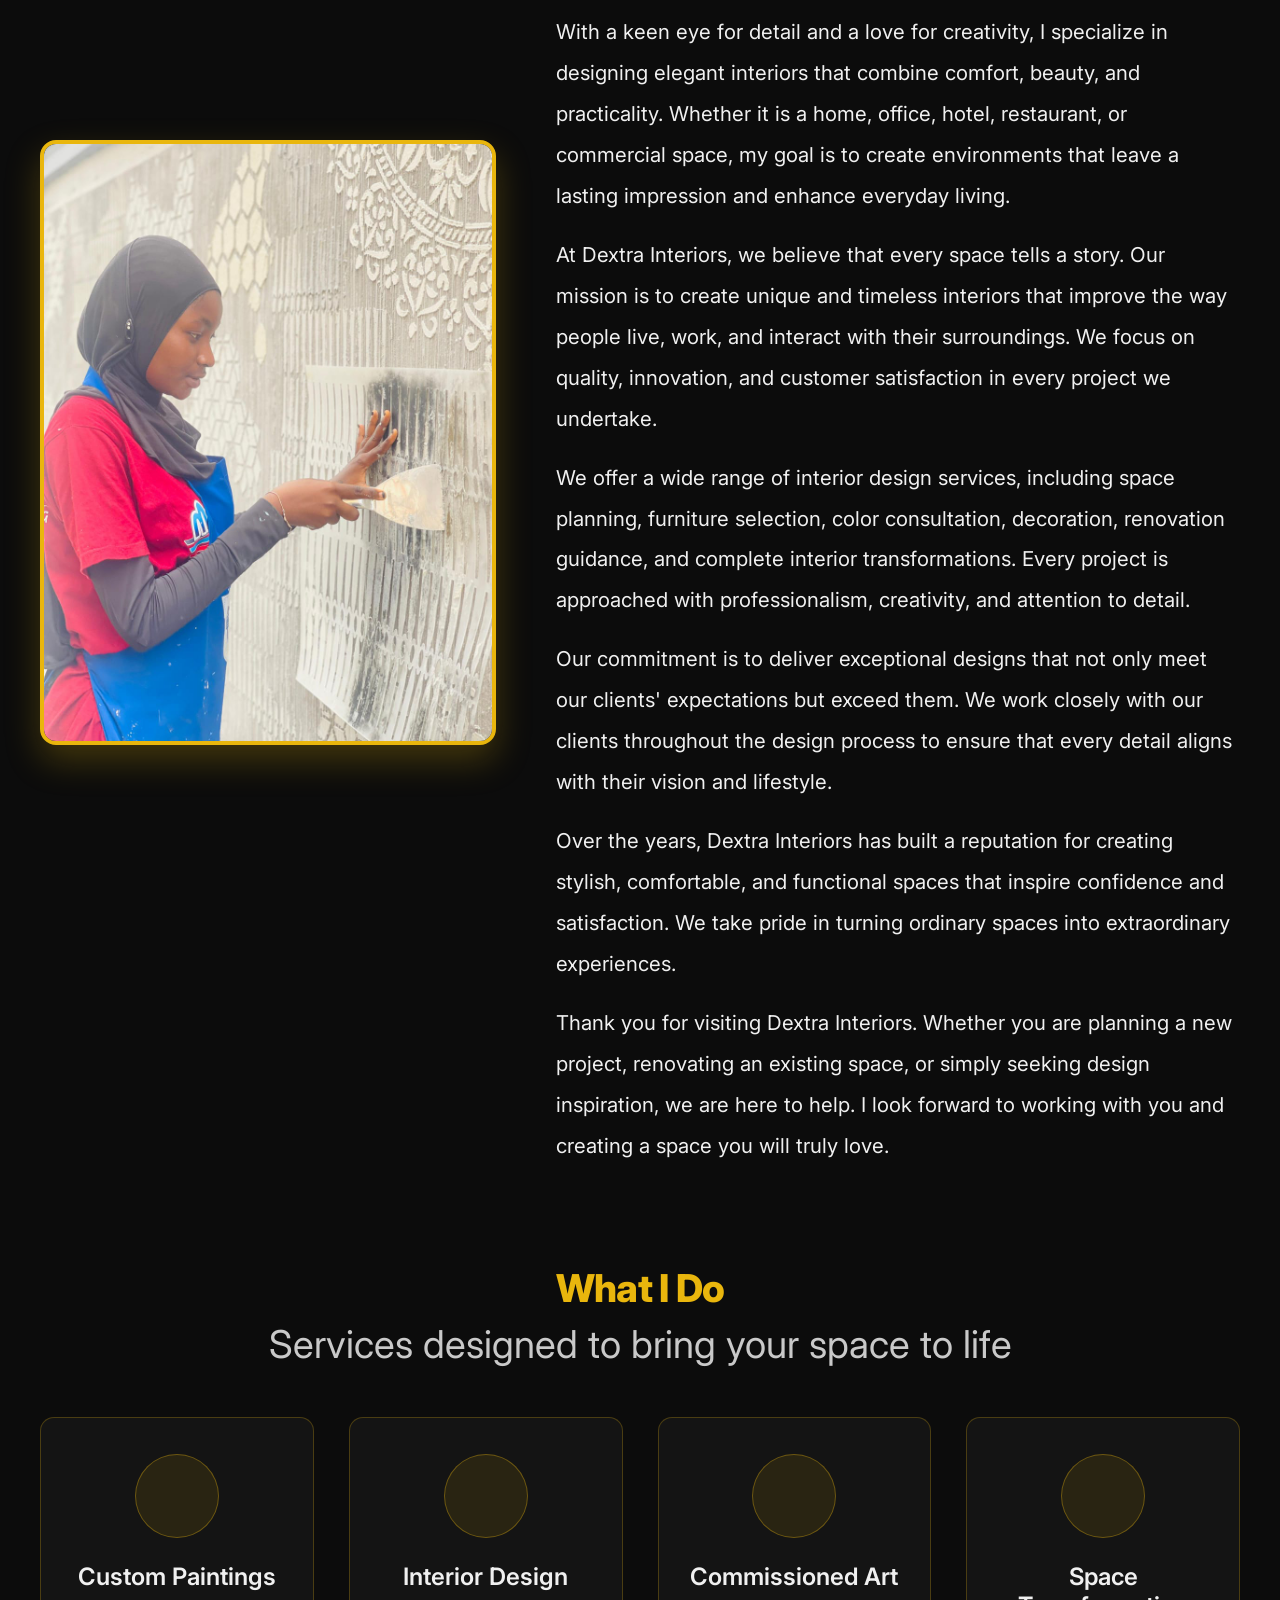
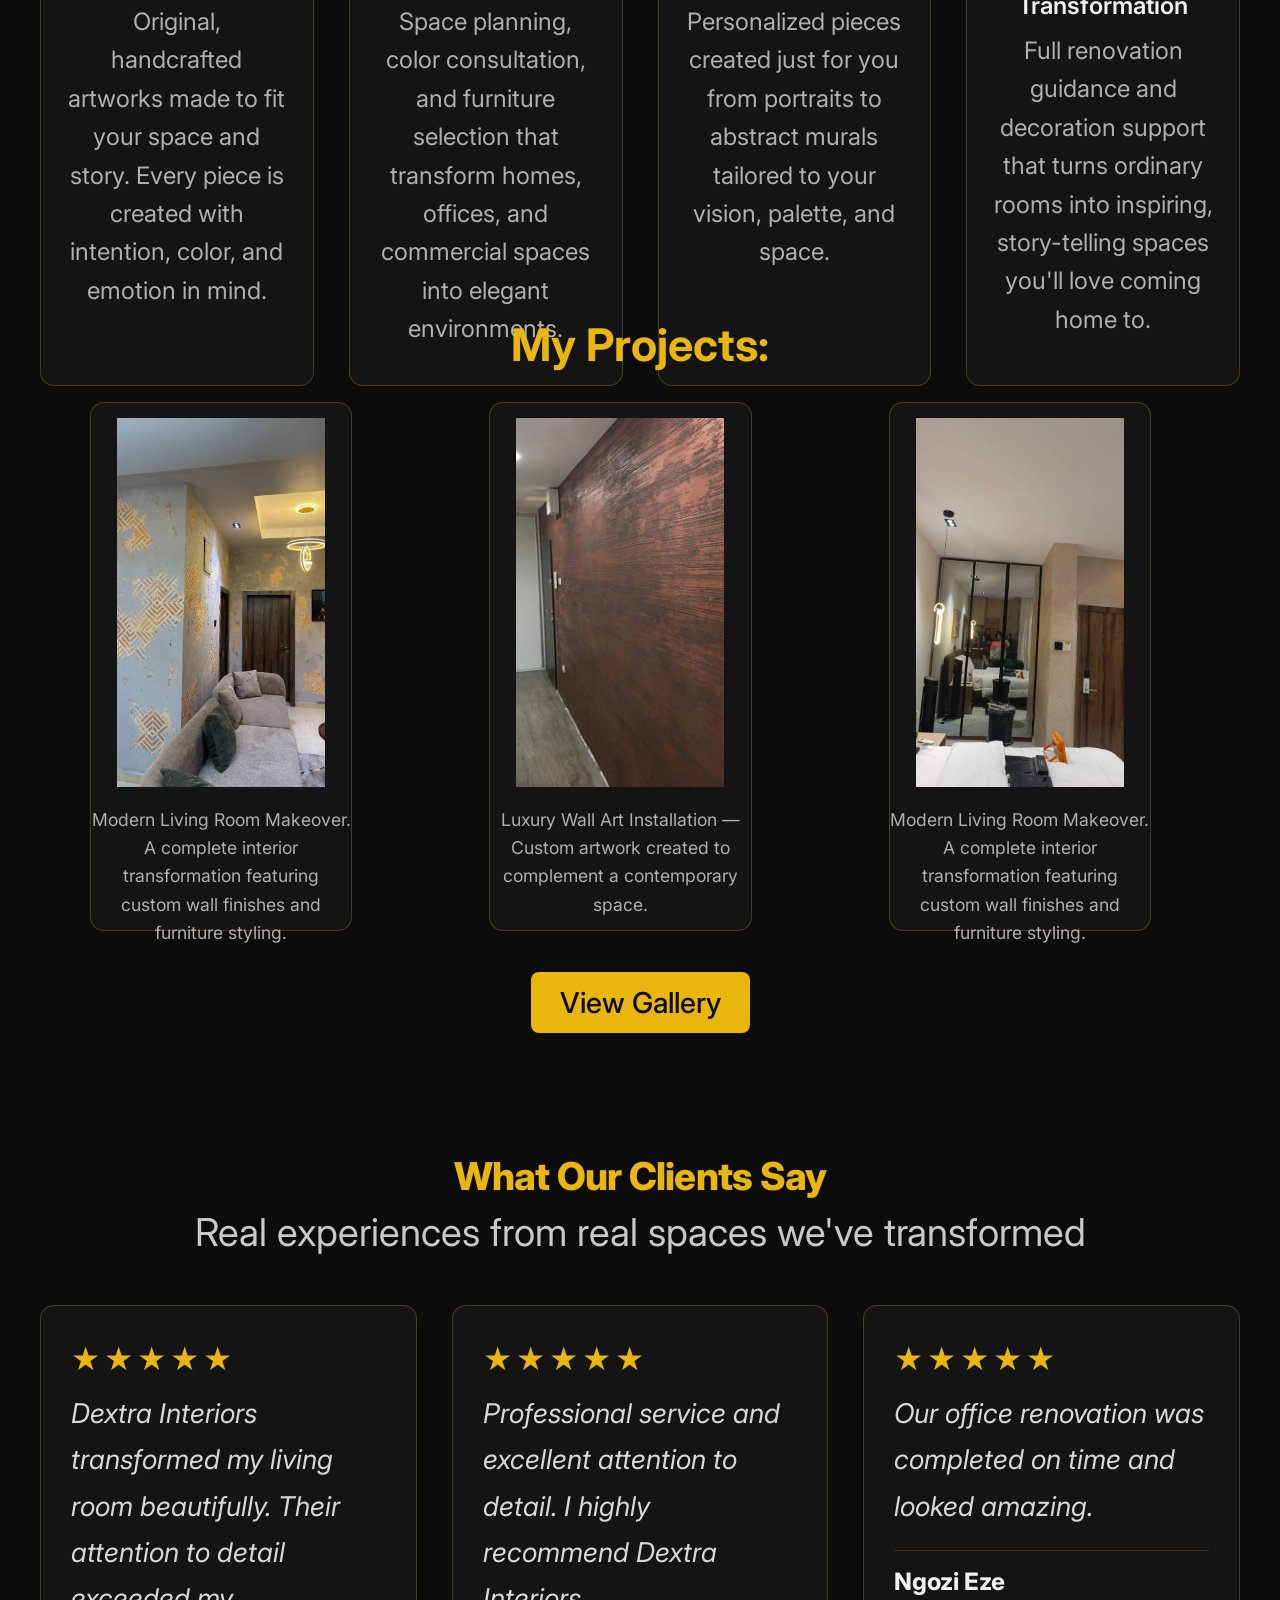
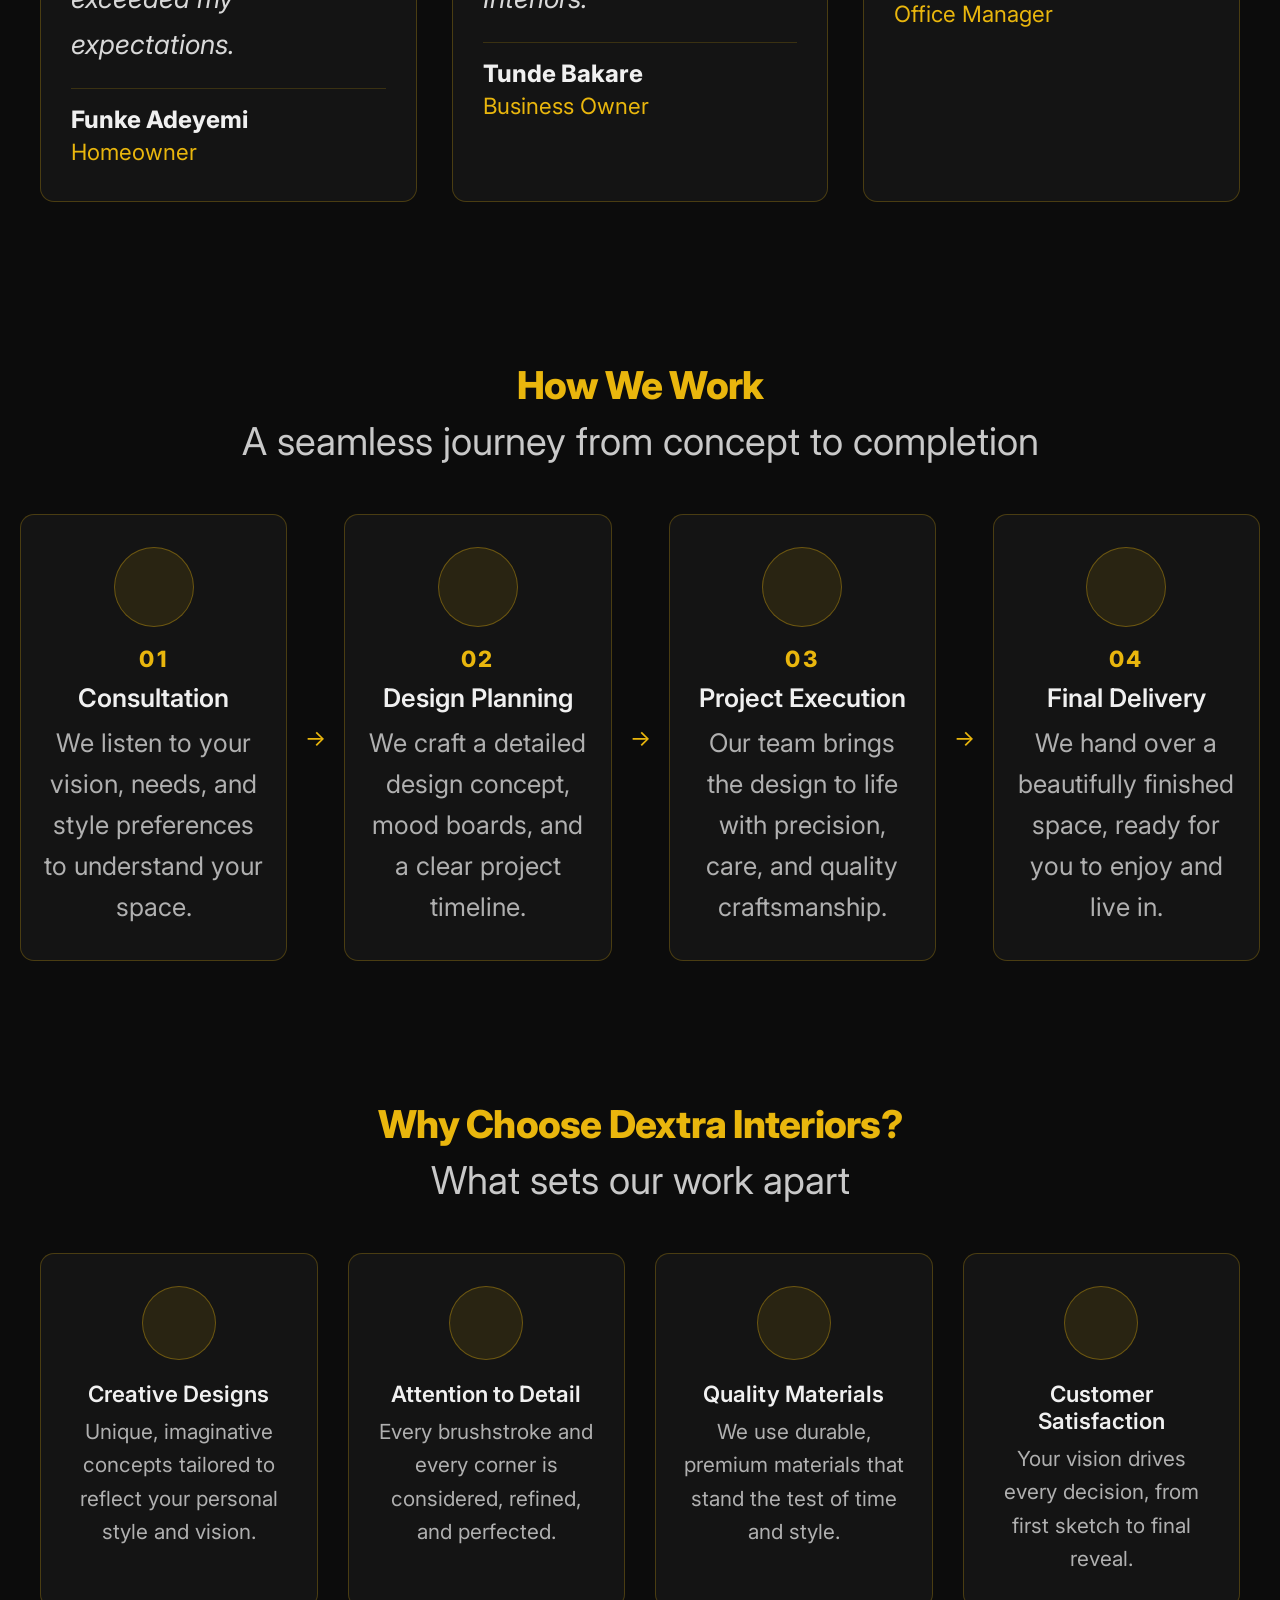
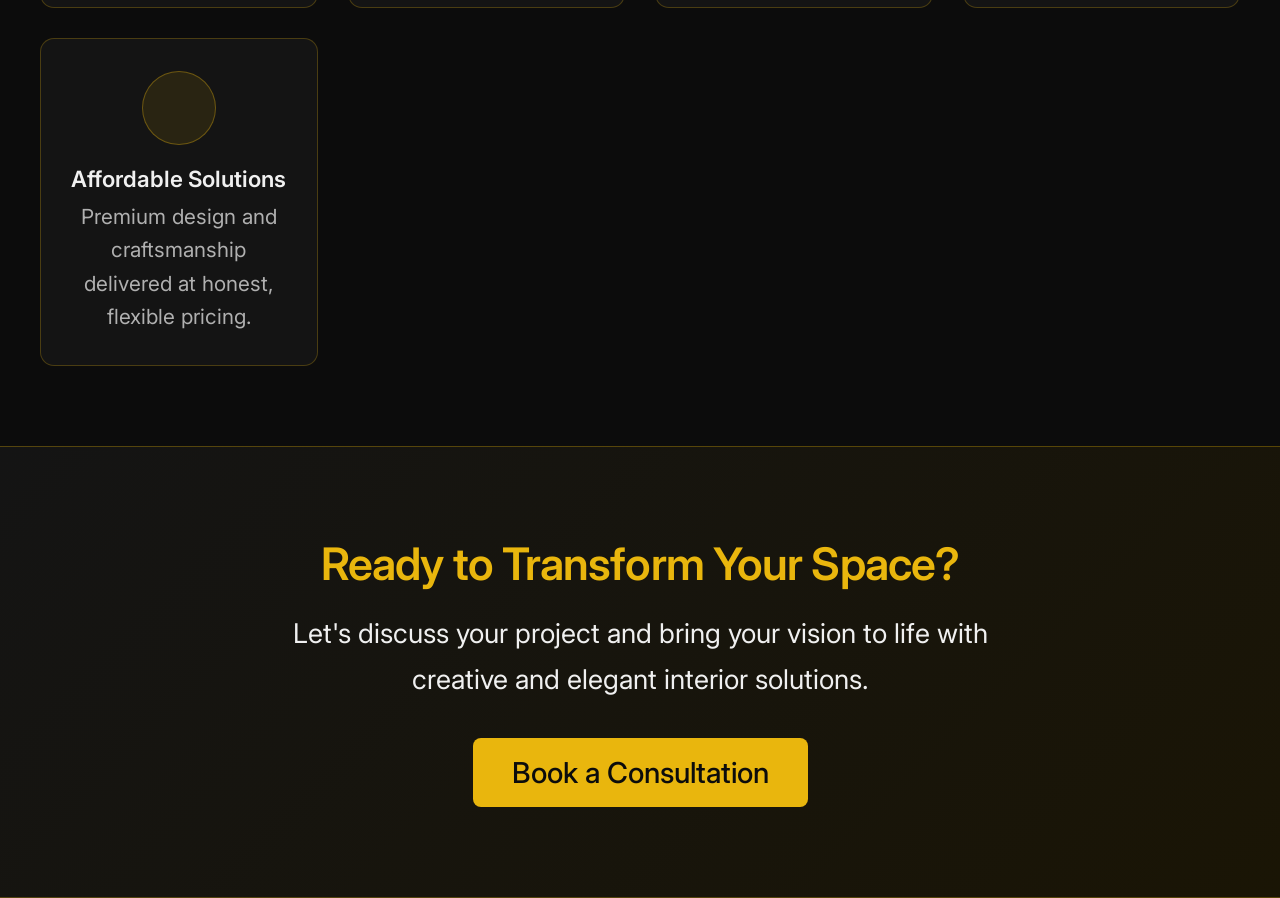
==== commit 9a85a673: "Update website" ====
--- a/index.html
+++ b/index.html
@@ -67,9 +67,7 @@
 
   <br>
 
-  <div class="me">
-    <h1>About me:</h1>
-  </div>
+  
 
     <div class="hero">
         <img src="images/d.jpeg" alt="Dextra Interiors image" class="header-image">
@@ -100,28 +98,28 @@
 <p class="section-subtitle">Services designed to bring your space to life</p>
 <div class="services-grid">
   <div class="service-card">
-    <span class="service-icon">🖌️</span>
+    <span class="service-icon"></span>
     <h3>Custom Paintings</h3>
     <p>Original, handcrafted artworks made to fit your space and story. Every piece is created with intention, color, and emotion in mind.</p>
   </div>
   <div class="service-card">
-    <span class="service-icon">🏠</span>
+    <span class="service-icon"></span>
     <h3>Interior Design</h3>
     <p>Space planning, color consultation, and furniture selection that transform homes, offices, and commercial spaces into elegant environments.</p>
   </div>
   <div class="service-card">
-    <span class="service-icon">🖼️</span>
+    <span class="service-icon"></span>
     <h3>Commissioned Art</h3>
     <p>Personalized pieces created just for you from portraits to abstract murals tailored to your vision, palette, and space.</p>
   </div>
   <div class="service-card">
-    <span class="service-icon">✨</span>
+    <span class="service-icon"></span>
     <h3>Space Transformation</h3>
     <p>Full renovation guidance and decoration support that turns ordinary rooms into inspiring, story-telling spaces you'll love coming home to.</p>
   </div>
 </div>
 
-  <div class="header-text">
+  <div class="h2-text">
   <h2>My Projects:</h2>
   </div>
   <!--Projects section-->
@@ -147,7 +145,7 @@
   </div>
   <br>
   <br>
-  <br>
+  
 
 
   <!-- ============================================
@@ -197,7 +195,7 @@
 
     <div class="process-grid">
       <div class="process-step reveal">
-        <div class="process-icon" aria-hidden="true">💬</div>
+        <div class="process-icon" aria-hidden="true"></div>
         <span class="process-number">01</span>
         <h3>Consultation</h3>
         <p>We listen to your vision, needs, and style preferences to understand your space.</p>
@@ -206,7 +204,7 @@
       <div class="process-arrow" aria-hidden="true">→</div>
 
       <div class="process-step reveal">
-        <div class="process-icon" aria-hidden="true">📐</div>
+        <div class="process-icon" aria-hidden="true"></div>
         <span class="process-number">02</span>
         <h3>Design Planning</h3>
         <p>We craft a detailed design concept, mood boards, and a clear project timeline.</p>
@@ -215,7 +213,7 @@
       <div class="process-arrow" aria-hidden="true">→</div>
 
       <div class="process-step reveal">
-        <div class="process-icon" aria-hidden="true">🛠️</div>
+        <div class="process-icon" aria-hidden="true"></div>
         <span class="process-number">03</span>
         <h3>Project Execution</h3>
         <p>Our team brings the design to life with precision, care, and quality craftsmanship.</p>
@@ -224,7 +222,7 @@
       <div class="process-arrow" aria-hidden="true">→</div>
 
       <div class="process-step reveal">
-        <div class="process-icon" aria-hidden="true">🎉</div>
+        <div class="process-icon" aria-hidden="true"></div>
         <span class="process-number">04</span>
         <h3>Final Delivery</h3>
         <p>We hand over a beautifully finished space, ready for you to enjoy and live in.</p>
@@ -242,27 +240,27 @@
 
     <div class="features-grid">
       <div class="feature-card reveal">
-        <span class="feature-icon" aria-hidden="true">🎨</span>
+        <span class="feature-icon" aria-hidden="true"></span>
         <h3>Creative Designs</h3>
         <p>Unique, imaginative concepts tailored to reflect your personal style and vision.</p>
       </div>
       <div class="feature-card reveal">
-        <span class="feature-icon" aria-hidden="true">🔍</span>
+        <span class="feature-icon" aria-hidden="true"></span>
         <h3>Attention to Detail</h3>
         <p>Every brushstroke and every corner is considered, refined, and perfected.</p>
       </div>
       <div class="feature-card reveal">
-        <span class="feature-icon" aria-hidden="true">🏆</span>
+        <span class="feature-icon" aria-hidden="true"></span>
         <h3>Quality Materials</h3>
         <p>We use durable, premium materials that stand the test of time and style.</p>
       </div>
       <div class="feature-card reveal">
-        <span class="feature-icon" aria-hidden="true">💛</span>
+        <span class="feature-icon" aria-hidden="true"></span>
         <h3>Customer Satisfaction</h3>
         <p>Your vision drives every decision, from first sketch to final reveal.</p>
       </div>
       <div class="feature-card reveal">
-        <span class="feature-icon" aria-hidden="true">💰</span>
+        <span class="feature-icon" aria-hidden="true"></span>
         <h3>Affordable Solutions</h3>
         <p>Premium design and craftsmanship delivered at honest, flexible pricing.</p>
       </div>
--- a/index.css
+++ b/index.css
@@ -11,6 +11,7 @@
     border-bottom: 1px solid rgba(212, 175, 55, 0.18);
     position: sticky;
     top: 0;
+    bottom: 20px;
     z-index: 100;
   }
 
@@ -31,8 +32,8 @@
   }
 
   .nav-logo-icon {
-    width: 150px;
-    height: 150px;
+    width: 100px;
+    height: 100px;
     border-radius: 50%;
     overflow: hidden;
     border: 1px solid #d4af37;
@@ -158,7 +159,7 @@
 }
 
 .header-text p {
-  font-size: 2rem;
+  font-size: 1.28rem;
   line-height: 2;
   margin-bottom: 18px;
   color: #f0f0f0;
@@ -250,7 +251,7 @@
 .head {
   position: relative;
   width: 100%;
-  min-height: 2000px;
+  height: 900px;
   background-image: url('images/p.jpeg');
   background-size: cover;
   background-position: center;
@@ -302,6 +303,13 @@
   gap: 20px;
   flex-wrap: wrap;
   margin-top: 30px;
+}
+.h2-text {
+  color: #e9b60d;
+  font-size: 30px;
+  text-align: center;
+  font-weight: 400;
+  margin-bottom: 30px;
 }
 
 /* ============================================
@@ -371,7 +379,7 @@
   font-weight: 215;
   text-align: center;
   padding: 20px;
-  margin-bottom: 100px;
+  margin-bottom: 10px;
 }
 
 /* ============================================
@@ -380,8 +388,8 @@
 
 .section-title {
   text-align: center;
-  font-size: 2rem;
-  font-weight: 700;
+  font-size: 2.4rem;
+  font-weight: 800;
   color: #e9b60d;
   letter-spacing: -0.02em;
   margin-top: 80px;
@@ -390,7 +398,7 @@
 
 .section-subtitle {
   text-align: center;
-  font-size: 2rem;
+  font-size: 2.4rem;
   color: #c9c9c9;
   margin-bottom: 50px;
 }
@@ -402,7 +410,7 @@
   max-width: 5000px;
   margin: 0 auto;
   padding: 0 40px 80px;
-  height: 700px;
+  height: 500px;
 }
 
 .service-card {
@@ -426,7 +434,7 @@
   justify-content: center;
   width: 84px;
   height: 84px;
-  font-size: 1.9rem;
+  font-size: 2rem;
   background: rgba(233, 182, 13, 0.1);
   border: 1px solid rgba(233, 182, 13, 0.35);
   border-radius: 50%;
@@ -434,14 +442,14 @@
 }
 
 .service-card h3 {
-  font-size: 2rem;
+  font-size: 1.5rem;
   font-weight: 600;
   color: #f0f0f0;
   margin-bottom: 12px;
 }
 
 .service-card p {
-  font-size: 1.96rem;
+  font-size: 1.5rem;
   line-height: 1.6;
   color: #b0b0b0;
 }
@@ -491,7 +499,7 @@
     }
 
     .stat-number {
-      font-size: 2.4rem;
+      font-size: 2rem;
       font-weight: 800;
       color: #e9b60d;
       display: block;
@@ -507,12 +515,12 @@
 .projects-grid {
   display: grid;
   grid-template-columns: repeat(3, 1fr);
-  gap: 12px;
-  max-width: 4000px;
-  margin: 0 auto;
-  height: 900px;
+  gap: 8px;
+  max-width: 3200px;
+  height: 790px;
   margin-left: auto;
   margin-right: auto;
+  padding-left: 90px;
 }
 
 .projects-card {
@@ -521,8 +529,8 @@
   border-radius: 14px;
   text-align: center;
   transition: transform 0.25s ease, border-color 0.25s ease, box-shadow 0.25s ease;
-  height: 70%;
-  width: 70%;
+  height: 67%;
+  width: 67%;
 }
 
 .projects-card:hover {
@@ -531,16 +539,19 @@
   box-shadow: 0 12px 30px rgba(233, 182, 13, 0.18);
 }
 .projects-card p {
-  font-size: 1.96rem;
+  font-size: 1.1rem;
   line-height: 1.6;
   color: #b0b0b0;
   text-align: center;
 }
 .projectz {
   height: 70%;
-  width: 70%;
+  width: 80%;
   object-fit: cover;
-  margin-bottom: 800px;
+  margin-bottom: 15px;
+  margin-top: 15px;
+  margin-left: 15px;
+  margin-right: 15px;
 }
 /* ============================================
    DEXTRA INTERIORS — PROJECTS CTA / IMAGE FIX
@@ -548,8 +559,7 @@
 
 .cta-buttons.center {
   justify-content: center;
-  margin-top: 30px;
-  margin-top: 800px;
+  margin-top: -220px;
 }
 
 /* ============================================
@@ -584,17 +594,17 @@
 
 .testimonial-stars {
   color: #e9b60d;
-  font-size: 1.4rem;
+  font-size: 1.8rem;
   letter-spacing: 4px;
-  margin-bottom: 18px;
+  margin-bottom: 14px;
 }
 
 .testimonial-text {
-  font-size: 1.3rem;
+  font-size: 1.7rem;
   line-height: 1.7;
   color: #d8d8d8;
   font-style: italic;
-  margin-bottom: 26px;
+  margin-bottom: 20px;
 }
 
 .testimonial-author {
@@ -605,14 +615,14 @@
 }
 
 .testimonial-name {
-  font-weight: 700;
+  font-weight: 750;
   color: #f0f0f0;
-  font-size: 1.15rem;
+  font-size: 1.5rem;
 }
 
 .testimonial-role {
   color: #e9b60d;
-  font-size: 0.95rem;
+  font-size: 1.4rem;
   margin-top: 4px;
 }
 
@@ -636,7 +646,7 @@
    ============================================ */
 
 .process-section {
-  padding: 0 40px 80px;
+  padding: 0 20px 60px;
 }
 
 .process-grid {
@@ -670,9 +680,9 @@
   display: inline-flex;
   align-items: center;
   justify-content: center;
-  width: 70px;
-  height: 70px;
-  font-size: 1.6rem;
+  width: 80px;
+  height: 80px;
+  font-size: 1.9rem;
   background: rgba(233, 182, 13, 0.1);
   border: 1px solid rgba(233, 182, 13, 0.35);
   border-radius: 50%;
@@ -683,20 +693,20 @@
   display: block;
   color: #e9b60d;
   font-weight: 800;
-  font-size: 0.95rem;
+  font-size: 1.4rem;
   letter-spacing: 0.1em;
   margin-bottom: 10px;
 }
 
 .process-step h3 {
-  font-size: 1.4rem;
+  font-size: 1.6rem;
   font-weight: 600;
   color: #f0f0f0;
   margin-bottom: 10px;
 }
 
 .process-step p {
-  font-size: 1rem;
+  font-size: 1.6rem;
   line-height: 1.6;
   color: #b0b0b0;
 }
@@ -704,7 +714,7 @@
 .process-arrow {
   align-self: center;
   color: #e9b60d;
-  font-size: 1.8rem;
+  font-size: 1.4rem;
   flex-shrink: 0;
 }
 
@@ -730,7 +740,7 @@
   display: grid;
   grid-template-columns: repeat(auto-fit, minmax(220px, 1fr));
   gap: 30px;
-  max-width: 1600px;
+  max-width: 1900px;
   margin: 0 auto;
 }
 
@@ -753,9 +763,9 @@
   display: inline-flex;
   align-items: center;
   justify-content: center;
-  width: 64px;
-  height: 64px;
-  font-size: 1.5rem;
+  width: 74px;
+  height: 74px;
+  font-size: 1.8rem;
   background: rgba(233, 182, 13, 0.1);
   border: 1px solid rgba(233, 182, 13, 0.35);
   border-radius: 50%;
@@ -763,14 +773,14 @@
 }
 
 .feature-card h3 {
-  font-size: 1.3rem;
+  font-size: 1.4rem;
   font-weight: 600;
   color: #f0f0f0;
-  margin-bottom: 10px;
+  margin-bottom: 8px;
 }
 
 .feature-card p {
-  font-size: 1rem;
+  font-size: 1.3rem;
   line-height: 1.6;
   color: #b0b0b0;
 }
@@ -794,7 +804,7 @@
 }
 
 .cta-section h2 {
-  font-size: 2.6rem;
+  font-size: 2.8rem;
   color: #e9b60d;
   font-weight: 600;
   margin-bottom: 20px;
@@ -802,7 +812,7 @@
 }
 
 .cta-section p {
-  font-size: 1.3rem;
+  font-size: 1.7rem;
   color: #f0f0f0;
   max-width: 700px;
   margin: 0 auto 34px;
@@ -810,7 +820,7 @@
 }
 
 .cta-large {
-  font-size: 1.3rem;
+  font-size: 1.8rem;
   padding: 16px 38px;
 }
 
@@ -819,10 +829,10 @@
     padding: 60px 20px;
   }
   .cta-section h2 {
-    font-size: 1.9rem;
+    font-size: 2rem;
   }
   .cta-section p {
-    font-size: 1.05rem;
+    font-size: 1.5rem;
   }
 }
 
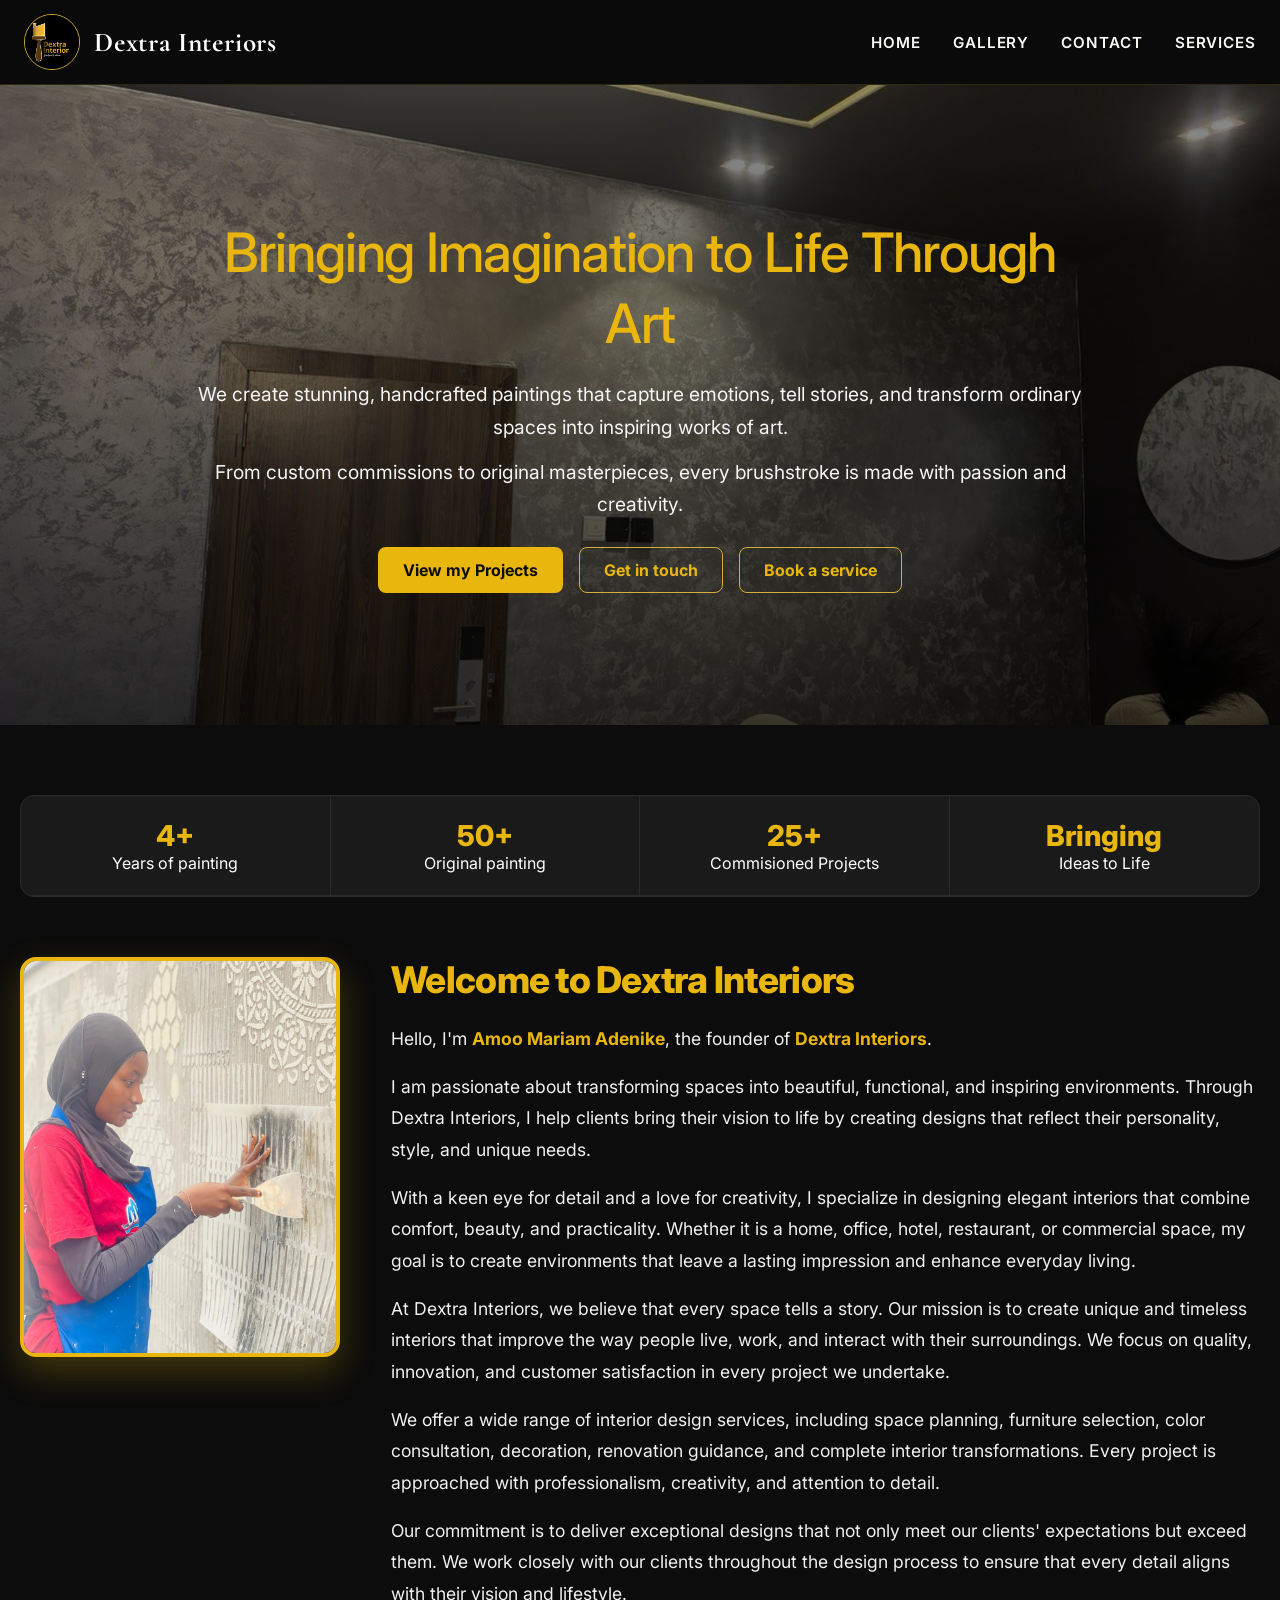
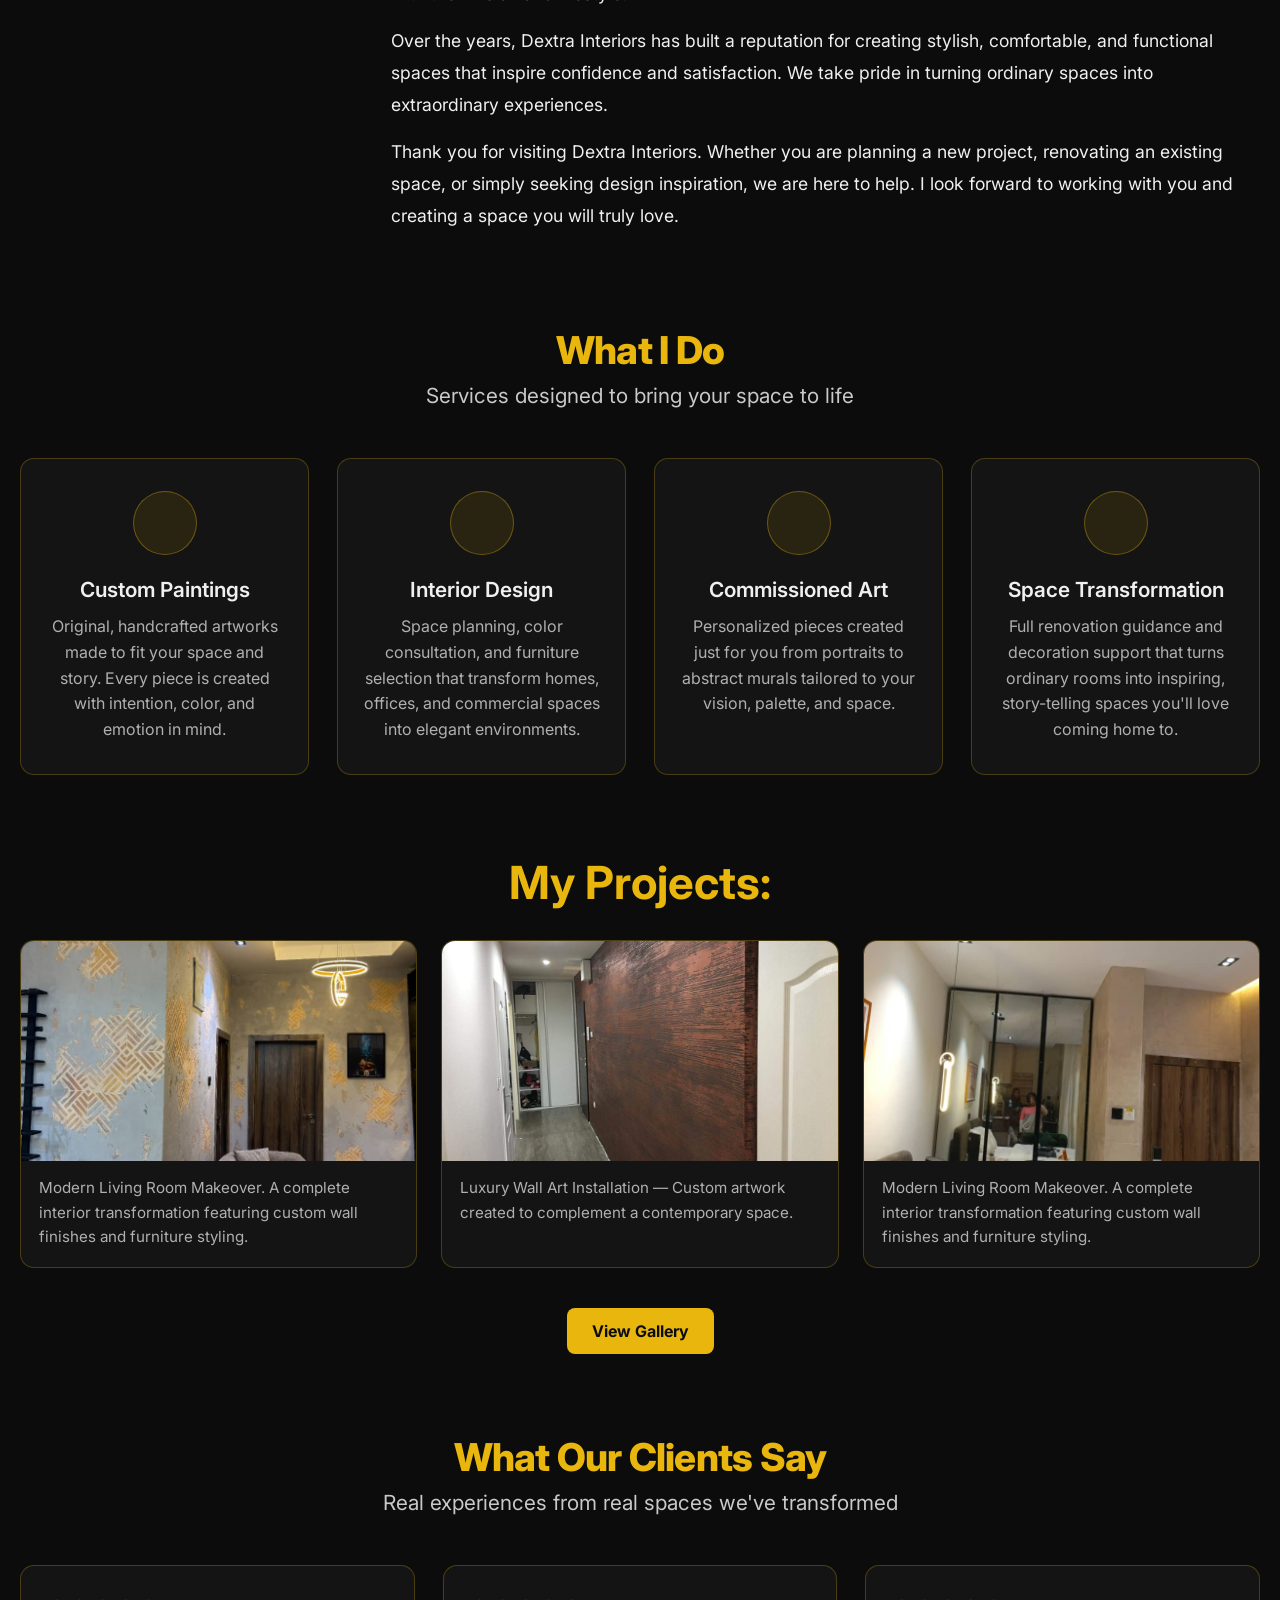
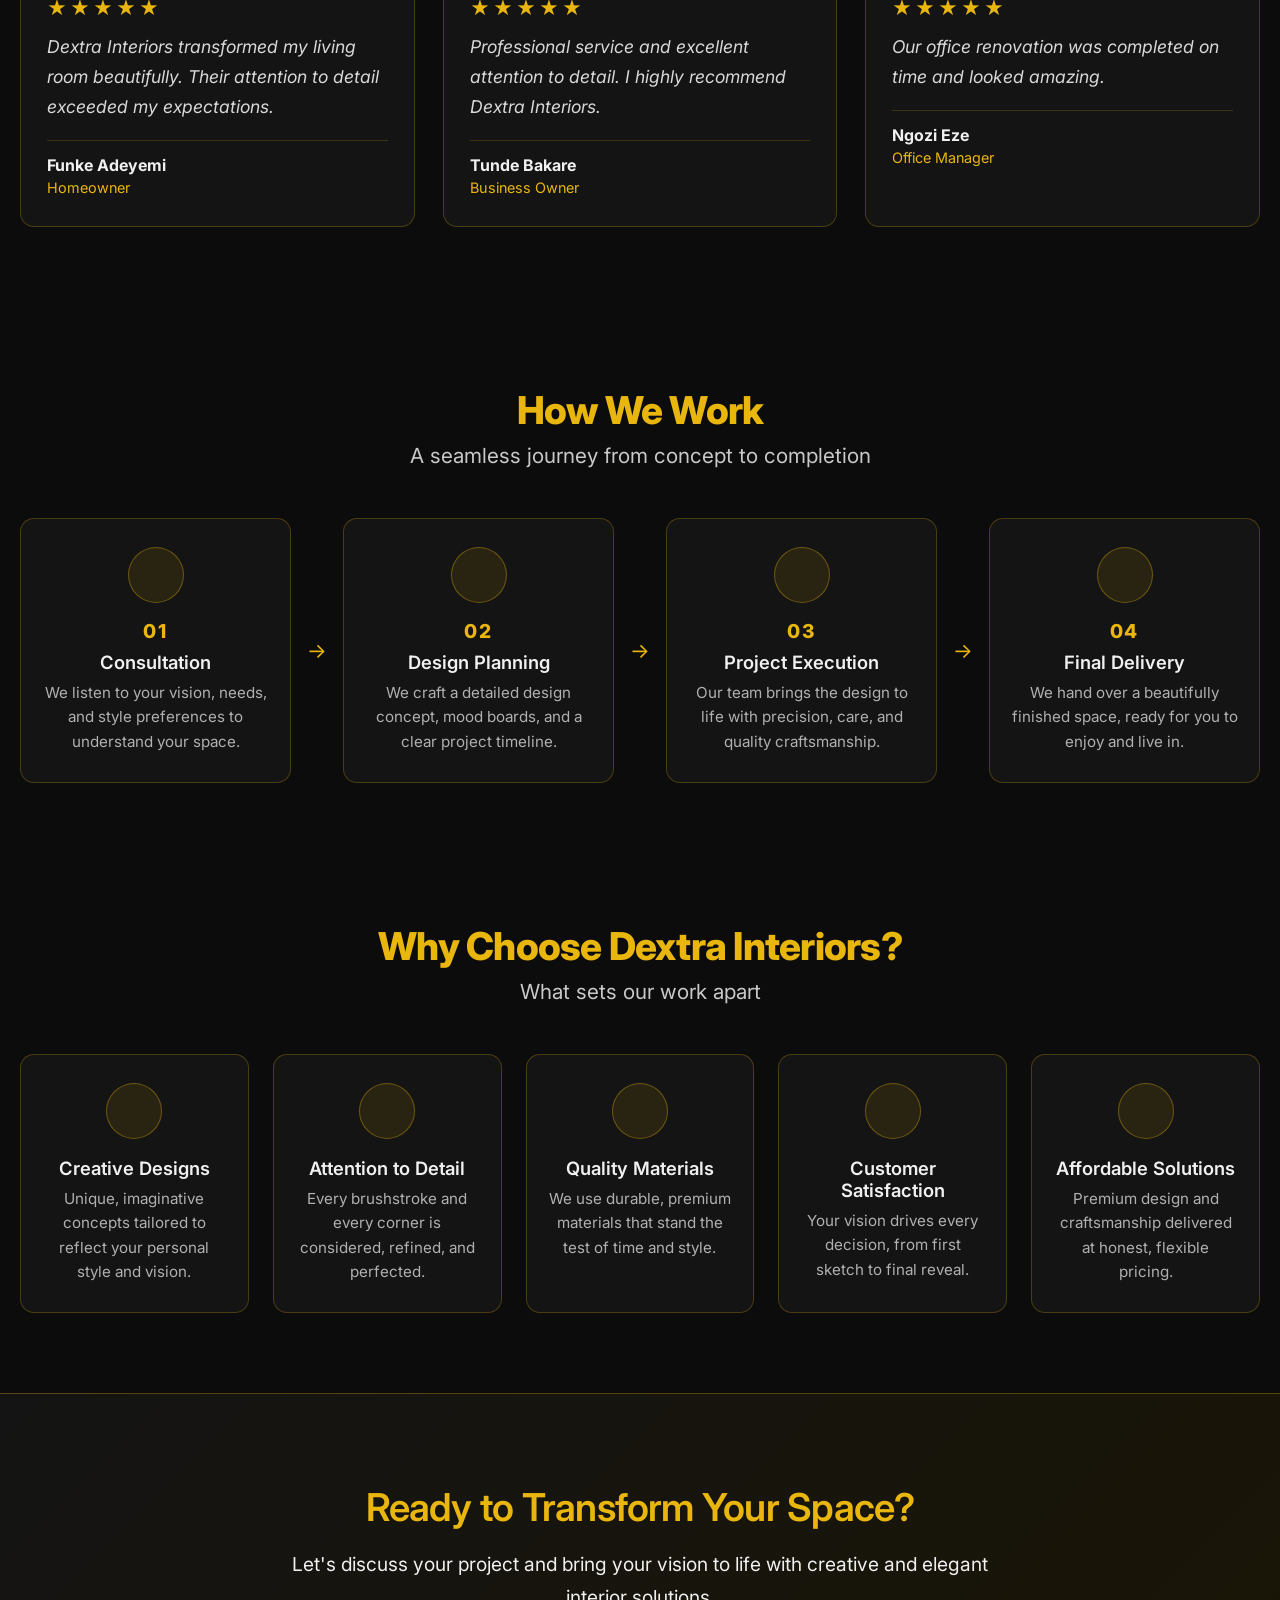
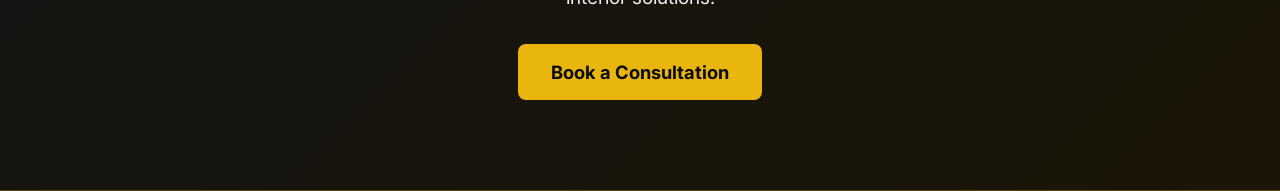
==== commit 1c741861: "Initial commit" ====
--- a/index.html
+++ b/index.html
@@ -5,14 +5,11 @@
   <meta name="viewport" content="width=device-width, initial-scale=1.0">
   <title>Dextra Interiors</title>
   <link rel="preconnect" href="https://fonts.googleapis.com">
-<link href="https://fonts.googleapis.com/css2?family=Cormorant+Garamond:wght@500;600&family=Inter:wght@400;500;600&display=swap" rel="stylesheet">
+  <link href="https://fonts.googleapis.com/css2?family=Cormorant+Garamond:wght@500;600&family=Inter:wght@400;500;600&display=swap" rel="stylesheet">
   <link rel="stylesheet" href="index.css">
   <link rel="icon" type="images/jpeg" href="images/o.jpeg">
 </head>
 <body>
-
-
-
 
 <nav>
   <div class="nav-inner">
@@ -22,7 +19,14 @@
       </div>
       <div class="nav-logo-text"><strong>Dextra Interiors</strong></div>
     </a>
-    <ul>
+
+    <button class="nav-toggle" id="navToggle" aria-label="Toggle navigation menu" aria-expanded="false" aria-controls="navMenu">
+      <span></span>
+      <span></span>
+      <span></span>
+    </button>
+
+    <ul id="navMenu">
       <li><a href="index.html" class="active">Home</a></li>
       <li><a href="gallery.html" class="active">Gallery</a></li>
       <li><a href="contacts.html" class="active">Contact</a></li>
@@ -32,68 +36,64 @@
 </nav>
 
 
-  <div class="head">
-    <div class="head-overlay">
-      <h2>Bringing Imagination to Life Through Art</h2>
-      <p>We create stunning, handcrafted paintings that capture emotions, tell stories, and transform ordinary spaces into inspiring works of art.</p>
-      <p>From custom commissions to original masterpieces, every brushstroke is made with passion and creativity.</p>
-
-      <div class="cta-buttons">
-        <a href="gallery.html" class="cta-btn">View my Projects</a>
-        <a href="contacts.html" class="cta-outline">Get in touch</a>
-        <a href="services.html" class="cta-outline">Book a service</a>
-      </div>
-    </div>
-  </div>
-    
-  <div class="stats-bar">
-      <div class="stat-item">
-        <span class="stat-number">4+</span>
-        <span class="stat-label">Years of painting</span>
-      </div>
-      <div class="stat-item">
-        <span class="stat-number">50+</span>
-        <span class="stat-label">Original painting</span>
-      </div>
-      <div class="stat-item">
-        <span class="stat-number">25+</span>
-        <span class="stat-label">Commisioned Projects</span>
-      </div>
-      <div class="stat-item">
-        <span class="stat-number">Bringing</span>
-        <span class="stat-label">Ideas to Life</span>
-      </div>
-    </div>
-
-  <br>
-
-  
-
-    <div class="hero">
-        <img src="images/d.jpeg" alt="Dextra Interiors image" class="header-image">
-      
-      <div class="header-text">
-        <h1>Welcome to Dextra Interiors</h1>
-        <p>Hello, I'm <strong>Amoo Mariam Adenike</strong>, the founder of <strong>Dextra Interiors</strong>.</p>
-
-        <p>I am passionate about transforming spaces into beautiful, functional, and inspiring environments. Through Dextra Interiors, I help clients bring their vision to life by creating designs that reflect their personality, style, and unique needs.</p>
-
-        <p>With a keen eye for detail and a love for creativity, I specialize in designing elegant interiors that combine comfort, beauty, and practicality. Whether it is a home, office, hotel, restaurant, or commercial space, my goal is to create environments that leave a lasting impression and enhance everyday living.</p>
-
-        <p>At Dextra Interiors, we believe that every space tells a story. Our mission is to create unique and timeless interiors that improve the way people live, work, and interact with their surroundings. We focus on quality, innovation, and customer satisfaction in every project we undertake.</p>
-
-        <p>We offer a wide range of interior design services, including space planning, furniture selection, color consultation, decoration, renovation guidance, and complete interior transformations. Every project is approached with professionalism, creativity, and attention to detail.</p>
-
-        <p>Our commitment is to deliver exceptional designs that not only meet our clients' expectations but exceed them. We work closely with our clients throughout the design process to ensure that every detail aligns with their vision and lifestyle.</p>
-
-        <p>Over the years, Dextra Interiors has built a reputation for creating stylish, comfortable, and functional spaces that inspire confidence and satisfaction. We take pride in turning ordinary spaces into extraordinary experiences.</p>
-
-        <p>Thank you for visiting Dextra Interiors. Whether you are planning a new project, renovating an existing space, or simply seeking design inspiration, we are here to help. I look forward to working with you and creating a space you will truly love.</p>
-      </div>
-    </div>
-
-
-    <!-- What I Do -->
+<div class="head">
+  <div class="head-overlay">
+    <h2>Bringing Imagination to Life Through Art</h2>
+    <p>We create stunning, handcrafted paintings that capture emotions, tell stories, and transform ordinary spaces into inspiring works of art.</p>
+    <p>From custom commissions to original masterpieces, every brushstroke is made with passion and creativity.</p>
+
+    <div class="cta-buttons">
+      <a href="gallery.html" class="cta-btn">View my Projects</a>
+      <a href="contacts.html" class="cta-outline">Get in touch</a>
+      <a href="services.html" class="cta-outline">Book a service</a>
+    </div>
+  </div>
+</div>
+
+<div class="stats-bar">
+  <div class="stat-item">
+    <span class="stat-number">4+</span>
+    <span class="stat-label">Years of painting</span>
+  </div>
+  <div class="stat-item">
+    <span class="stat-number">50+</span>
+    <span class="stat-label">Original painting</span>
+  </div>
+  <div class="stat-item">
+    <span class="stat-number">25+</span>
+    <span class="stat-label">Commisioned Projects</span>
+  </div>
+  <div class="stat-item">
+    <span class="stat-number">Bringing</span>
+    <span class="stat-label">Ideas to Life</span>
+  </div>
+</div>
+
+<div class="hero">
+  <img src="images/d.jpeg" alt="Dextra Interiors image" class="header-image">
+
+  <div class="header-text">
+    <h1>Welcome to Dextra Interiors</h1>
+    <p>Hello, I'm <strong>Amoo Mariam Adenike</strong>, the founder of <strong>Dextra Interiors</strong>.</p>
+
+    <p>I am passionate about transforming spaces into beautiful, functional, and inspiring environments. Through Dextra Interiors, I help clients bring their vision to life by creating designs that reflect their personality, style, and unique needs.</p>
+
+    <p>With a keen eye for detail and a love for creativity, I specialize in designing elegant interiors that combine comfort, beauty, and practicality. Whether it is a home, office, hotel, restaurant, or commercial space, my goal is to create environments that leave a lasting impression and enhance everyday living.</p>
+
+    <p>At Dextra Interiors, we believe that every space tells a story. Our mission is to create unique and timeless interiors that improve the way people live, work, and interact with their surroundings. We focus on quality, innovation, and customer satisfaction in every project we undertake.</p>
+
+    <p>We offer a wide range of interior design services, including space planning, furniture selection, color consultation, decoration, renovation guidance, and complete interior transformations. Every project is approached with professionalism, creativity, and attention to detail.</p>
+
+    <p>Our commitment is to deliver exceptional designs that not only meet our clients' expectations but exceed them. We work closely with our clients throughout the design process to ensure that every detail aligns with their vision and lifestyle.</p>
+
+    <p>Over the years, Dextra Interiors has built a reputation for creating stylish, comfortable, and functional spaces that inspire confidence and satisfaction. We take pride in turning ordinary spaces into extraordinary experiences.</p>
+
+    <p>Thank you for visiting Dextra Interiors. Whether you are planning a new project, renovating an existing space, or simply seeking design inspiration, we are here to help. I look forward to working with you and creating a space you will truly love.</p>
+  </div>
+</div>
+
+
+<!-- What I Do -->
 <div class="section-title">What I Do</div>
 <p class="section-subtitle">Services designed to bring your space to life</p>
 <div class="services-grid">
@@ -119,182 +119,199 @@
   </div>
 </div>
 
-  <div class="h2-text">
+<div class="h2-text">
   <h2>My Projects:</h2>
-  </div>
-  <!--Projects section-->
-  <div class="projects-grid">
-    <div class="projects-card">
-      <img src="images/k.jpeg" alt="Modern living room with custom wall finishes" class="projectz">
-      <p>Modern Living Room Makeover. A complete interior transformation featuring custom wall finishes and furniture styling.</p>
-    </div>
-
-    <div class="projects-card">
-      <img src="images/a.jpeg" alt="Custom wall art installation in a contemporary space" class="projectz">
-      <p>Luxury Wall Art Installation — Custom artwork created to complement a contemporary space.</p>
-    </div>
-
-    <div class="projects-card">
-      <img src="images/m.jpeg" alt="Living room interior transformation with new furniture styling" class="projectz">
-      <p>Modern Living Room Makeover. A complete interior transformation featuring custom wall finishes and furniture styling.</p>
-    </div>
-  </div>
-
-  <div class="cta-buttons center">
-    <a href="gallery.html" class="cta-btn">View Gallery</a>
-  </div>
-  <br>
-  <br>
-  
-
-
-  <!-- ============================================
-       TESTIMONIALS SECTION
-       ============================================ -->
-  <section class="testimonials-section" id="testimonials" aria-labelledby="testimonials-title">
-    <h2 class="section-title" id="testimonials-title">What Our Clients Say</h2>
-    <p class="section-subtitle">Real experiences from real spaces we've transformed</p>
-
-    <div class="testimonials-grid">
-      <div class="testimonial-card reveal">
-        <div class="testimonial-stars" aria-label="5 out of 5 stars">★★★★★</div>
-        <p class="testimonial-text">Dextra Interiors transformed my living room beautifully. Their attention to detail exceeded my expectations.</p>
-        <div class="testimonial-author">
-          <span class="testimonial-name">Funke Adeyemi</span>
-          <span class="testimonial-role">Homeowner</span>
-        </div>
+</div>
+
+<!-- Projects section -->
+<div class="projects-grid">
+  <div class="projects-card">
+    <img src="images/k.jpeg" alt="Modern living room with custom wall finishes" class="projectz">
+    <p>Modern Living Room Makeover. A complete interior transformation featuring custom wall finishes and furniture styling.</p>
+  </div>
+
+  <div class="projects-card">
+    <img src="images/a.jpeg" alt="Custom wall art installation in a contemporary space" class="projectz">
+    <p>Luxury Wall Art Installation — Custom artwork created to complement a contemporary space.</p>
+  </div>
+
+  <div class="projects-card">
+    <img src="images/m.jpeg" alt="Living room interior transformation with new furniture styling" class="projectz">
+    <p>Modern Living Room Makeover. A complete interior transformation featuring custom wall finishes and furniture styling.</p>
+  </div>
+</div>
+
+<div class="cta-buttons center">
+  <a href="gallery.html" class="cta-btn">View Gallery</a>
+</div>
+
+
+<!-- ============================================
+     TESTIMONIALS SECTION
+     ============================================ -->
+<section class="testimonials-section" id="testimonials" aria-labelledby="testimonials-title">
+  <h2 class="section-title" id="testimonials-title">What Our Clients Say</h2>
+  <p class="section-subtitle">Real experiences from real spaces we've transformed</p>
+
+  <div class="testimonials-grid">
+    <div class="testimonial-card reveal">
+      <div class="testimonial-stars" aria-label="5 out of 5 stars">★★★★★</div>
+      <p class="testimonial-text">Dextra Interiors transformed my living room beautifully. Their attention to detail exceeded my expectations.</p>
+      <div class="testimonial-author">
+        <span class="testimonial-name">Funke Adeyemi</span>
+        <span class="testimonial-role">Homeowner</span>
       </div>
-
-      <div class="testimonial-card reveal">
-        <div class="testimonial-stars" aria-label="5 out of 5 stars">★★★★★</div>
-        <p class="testimonial-text">Professional service and excellent attention to detail. I highly recommend Dextra Interiors.</p>
-        <div class="testimonial-author">
-          <span class="testimonial-name">Tunde Bakare</span>
-          <span class="testimonial-role">Business Owner</span>
-        </div>
+    </div>
+
+    <div class="testimonial-card reveal">
+      <div class="testimonial-stars" aria-label="5 out of 5 stars">★★★★★</div>
+      <p class="testimonial-text">Professional service and excellent attention to detail. I highly recommend Dextra Interiors.</p>
+      <div class="testimonial-author">
+        <span class="testimonial-name">Tunde Bakare</span>
+        <span class="testimonial-role">Business Owner</span>
       </div>
-
-      <div class="testimonial-card reveal">
-        <div class="testimonial-stars" aria-label="5 out of 5 stars">★★★★★</div>
-        <p class="testimonial-text">Our office renovation was completed on time and looked amazing.</p>
-        <div class="testimonial-author">
-          <span class="testimonial-name">Ngozi Eze</span>
-          <span class="testimonial-role">Office Manager</span>
-        </div>
+    </div>
+
+    <div class="testimonial-card reveal">
+      <div class="testimonial-stars" aria-label="5 out of 5 stars">★★★★★</div>
+      <p class="testimonial-text">Our office renovation was completed on time and looked amazing.</p>
+      <div class="testimonial-author">
+        <span class="testimonial-name">Ngozi Eze</span>
+        <span class="testimonial-role">Office Manager</span>
       </div>
     </div>
-  </section>
-
-
-  <!-- ============================================
-       HOW WE WORK / PROCESS SECTION
-       ============================================ -->
-  <section class="process-section" id="process" aria-labelledby="process-title">
-    <h2 class="section-title" id="process-title">How We Work</h2>
-    <p class="section-subtitle">A seamless journey from concept to completion</p>
-
-    <div class="process-grid">
-      <div class="process-step reveal">
-        <div class="process-icon" aria-hidden="true"></div>
-        <span class="process-number">01</span>
-        <h3>Consultation</h3>
-        <p>We listen to your vision, needs, and style preferences to understand your space.</p>
-      </div>
-
-      <div class="process-arrow" aria-hidden="true">→</div>
-
-      <div class="process-step reveal">
-        <div class="process-icon" aria-hidden="true"></div>
-        <span class="process-number">02</span>
-        <h3>Design Planning</h3>
-        <p>We craft a detailed design concept, mood boards, and a clear project timeline.</p>
-      </div>
-
-      <div class="process-arrow" aria-hidden="true">→</div>
-
-      <div class="process-step reveal">
-        <div class="process-icon" aria-hidden="true"></div>
-        <span class="process-number">03</span>
-        <h3>Project Execution</h3>
-        <p>Our team brings the design to life with precision, care, and quality craftsmanship.</p>
-      </div>
-
-      <div class="process-arrow" aria-hidden="true">→</div>
-
-      <div class="process-step reveal">
-        <div class="process-icon" aria-hidden="true"></div>
-        <span class="process-number">04</span>
-        <h3>Final Delivery</h3>
-        <p>We hand over a beautifully finished space, ready for you to enjoy and live in.</p>
-      </div>
-    </div>
-  </section>
-
-
-  <!-- ============================================
-       WHY CHOOSE US SECTION
-       ============================================ -->
-  <section class="features-section" id="why-choose-us" aria-labelledby="features-title">
-    <h2 class="section-title" id="features-title">Why Choose Dextra Interiors?</h2>
-    <p class="section-subtitle">What sets our work apart</p>
-
-    <div class="features-grid">
-      <div class="feature-card reveal">
-        <span class="feature-icon" aria-hidden="true"></span>
-        <h3>Creative Designs</h3>
-        <p>Unique, imaginative concepts tailored to reflect your personal style and vision.</p>
-      </div>
-      <div class="feature-card reveal">
-        <span class="feature-icon" aria-hidden="true"></span>
-        <h3>Attention to Detail</h3>
-        <p>Every brushstroke and every corner is considered, refined, and perfected.</p>
-      </div>
-      <div class="feature-card reveal">
-        <span class="feature-icon" aria-hidden="true"></span>
-        <h3>Quality Materials</h3>
-        <p>We use durable, premium materials that stand the test of time and style.</p>
-      </div>
-      <div class="feature-card reveal">
-        <span class="feature-icon" aria-hidden="true"></span>
-        <h3>Customer Satisfaction</h3>
-        <p>Your vision drives every decision, from first sketch to final reveal.</p>
-      </div>
-      <div class="feature-card reveal">
-        <span class="feature-icon" aria-hidden="true"></span>
-        <h3>Affordable Solutions</h3>
-        <p>Premium design and craftsmanship delivered at honest, flexible pricing.</p>
-      </div>
-    </div>
-  </section>
-
-
-  <!-- ============================================
-       CALL TO ACTION SECTION
-       ============================================ -->
-  <section class="cta-section reveal" id="book-consultation" aria-labelledby="cta-title">
-    <h2 id="cta-title">Ready to Transform Your Space?</h2>
-    <p>Let's discuss your project and bring your vision to life with creative and elegant interior solutions.</p>
-    <a href="contacts.html" class="cta-btn cta-large">Book a Consultation</a>
-  </section>
-
-
-  <script>
-    document.addEventListener('DOMContentLoaded', () => {
-      const revealEls = document.querySelectorAll('.reveal');
-      if (!('IntersectionObserver' in window)) {
-        revealEls.forEach(el => el.classList.add('reveal-active'));
-        return;
-      }
-      const observer = new IntersectionObserver((entries) => {
-        entries.forEach(entry => {
-          if (entry.isIntersecting) {
-            entry.target.classList.add('reveal-active');
-            observer.unobserve(entry.target);
-          }
-        });
-      }, { threshold: 0.15 });
-      revealEls.forEach(el => observer.observe(el));
+  </div>
+</section>
+
+
+<!-- ============================================
+     HOW WE WORK / PROCESS SECTION
+     ============================================ -->
+<section class="process-section" id="process" aria-labelledby="process-title">
+  <h2 class="section-title" id="process-title">How We Work</h2>
+  <p class="section-subtitle">A seamless journey from concept to completion</p>
+
+  <div class="process-grid">
+    <div class="process-step reveal">
+      <div class="process-icon" aria-hidden="true"></div>
+      <span class="process-number">01</span>
+      <h3>Consultation</h3>
+      <p>We listen to your vision, needs, and style preferences to understand your space.</p>
+    </div>
+
+    <div class="process-arrow" aria-hidden="true">→</div>
+
+    <div class="process-step reveal">
+      <div class="process-icon" aria-hidden="true"></div>
+      <span class="process-number">02</span>
+      <h3>Design Planning</h3>
+      <p>We craft a detailed design concept, mood boards, and a clear project timeline.</p>
+    </div>
+
+    <div class="process-arrow" aria-hidden="true">→</div>
+
+    <div class="process-step reveal">
+      <div class="process-icon" aria-hidden="true"></div>
+      <span class="process-number">03</span>
+      <h3>Project Execution</h3>
+      <p>Our team brings the design to life with precision, care, and quality craftsmanship.</p>
+    </div>
+
+    <div class="process-arrow" aria-hidden="true">→</div>
+
+    <div class="process-step reveal">
+      <div class="process-icon" aria-hidden="true"></div>
+      <span class="process-number">04</span>
+      <h3>Final Delivery</h3>
+      <p>We hand over a beautifully finished space, ready for you to enjoy and live in.</p>
+    </div>
+  </div>
+</section>
+
+
+<!-- ============================================
+     WHY CHOOSE US SECTION
+     ============================================ -->
+<section class="features-section" id="why-choose-us" aria-labelledby="features-title">
+  <h2 class="section-title" id="features-title">Why Choose Dextra Interiors?</h2>
+  <p class="section-subtitle">What sets our work apart</p>
+
+  <div class="features-grid">
+    <div class="feature-card reveal">
+      <span class="feature-icon" aria-hidden="true"></span>
+      <h3>Creative Designs</h3>
+      <p>Unique, imaginative concepts tailored to reflect your personal style and vision.</p>
+    </div>
+    <div class="feature-card reveal">
+      <span class="feature-icon" aria-hidden="true"></span>
+      <h3>Attention to Detail</h3>
+      <p>Every brushstroke and every corner is considered, refined, and perfected.</p>
+    </div>
+    <div class="feature-card reveal">
+      <span class="feature-icon" aria-hidden="true"></span>
+      <h3>Quality Materials</h3>
+      <p>We use durable, premium materials that stand the test of time and style.</p>
+    </div>
+    <div class="feature-card reveal">
+      <span class="feature-icon" aria-hidden="true"></span>
+      <h3>Customer Satisfaction</h3>
+      <p>Your vision drives every decision, from first sketch to final reveal.</p>
+    </div>
+    <div class="feature-card reveal">
+      <span class="feature-icon" aria-hidden="true"></span>
+      <h3>Affordable Solutions</h3>
+      <p>Premium design and craftsmanship delivered at honest, flexible pricing.</p>
+    </div>
+  </div>
+</section>
+
+
+<!-- ============================================
+     CALL TO ACTION SECTION
+     ============================================ -->
+<section class="cta-section reveal" id="book-consultation" aria-labelledby="cta-title">
+  <h2 id="cta-title">Ready to Transform Your Space?</h2>
+  <p>Let's discuss your project and bring your vision to life with creative and elegant interior solutions.</p>
+  <a href="contacts.html" class="cta-btn cta-large">Book a Consultation</a>
+</section>
+
+
+<script>
+  // Mobile nav toggle
+  const navToggle = document.getElementById('navToggle');
+  const navMenu = document.getElementById('navMenu');
+
+  navToggle.addEventListener('click', () => {
+    const isOpen = navMenu.classList.toggle('open');
+    navToggle.classList.toggle('open', isOpen);
+    navToggle.setAttribute('aria-expanded', isOpen);
+  });
+
+  navMenu.querySelectorAll('a').forEach(link => {
+    link.addEventListener('click', () => {
+      navMenu.classList.remove('open');
+      navToggle.classList.remove('open');
+      navToggle.setAttribute('aria-expanded', 'false');
     });
-  </script>
+  });
+
+  // Scroll reveal
+  document.addEventListener('DOMContentLoaded', () => {
+    const revealEls = document.querySelectorAll('.reveal');
+    if (!('IntersectionObserver' in window)) {
+      revealEls.forEach(el => el.classList.add('reveal-active'));
+      return;
+    }
+    const observer = new IntersectionObserver((entries) => {
+      entries.forEach(entry => {
+        if (entry.isIntersecting) {
+          entry.target.classList.add('reveal-active');
+          observer.unobserve(entry.target);
+        }
+      });
+    }, { threshold: 0.15 });
+    revealEls.forEach(el => observer.observe(el));
+  });
+</script>
 </body>
 </html>
--- a/index.css
+++ b/index.css
@@ -1,143 +1,360 @@
-
-  * { margin: 0; padding: 0; box-sizing: border-box; }
-  body {
-    background: #0c0c0c;
-    font-family: 'Inter', sans-serif;
-    min-height: 100vh;
-  }
-
-  nav {
+/* ============================================
+   DEXTRA INTERIORS — GLOBAL RESET
+   ============================================ */
+* { margin: 0; padding: 0; box-sizing: border-box; }
+
+html { scroll-behavior: smooth; }
+
+body {
+  background: #0c0c0c;
+  font-family: 'Inter', sans-serif;
+  min-height: 100vh;
+  overflow-x: hidden;
+}
+
+img { max-width: 100%; display: block; }
+
+.section-title {
+  text-align: center;
+  font-size: clamp(1.6rem, 4vw, 2.4rem);
+  font-weight: 800;
+  color: #e9b60d;
+  letter-spacing: -0.02em;
+  margin-top: clamp(50px, 8vw, 80px);
+  margin-bottom: 10px;
+  padding: 0 20px;
+}
+
+.section-subtitle {
+  text-align: center;
+  font-size: clamp(1rem, 2.2vw, 1.3rem);
+  color: #c9c9c9;
+  margin-bottom: clamp(30px, 5vw, 50px);
+  padding: 0 20px;
+}
+
+/* ============================================
+   NAVIGATION
+   ============================================ */
+nav {
+  background: #0a0a0a;
+  border-bottom: 1px solid rgba(212, 175, 55, 0.18);
+  position: sticky;
+  top: 0;
+  z-index: 100;
+}
+
+.nav-inner {
+  max-width: 1400px;
+  margin: 0 auto;
+  display: flex;
+  align-items: center;
+  justify-content: space-between;
+  padding: 14px 24px;
+}
+
+.nav-logo {
+  display: flex;
+  align-items: center;
+  gap: 14px;
+  text-decoration: none;
+  min-width: 0;
+}
+
+.nav-logo-icon {
+  width: 56px;
+  height: 56px;
+  border-radius: 50%;
+  overflow: hidden;
+  border: 1px solid #d4af37;
+  flex-shrink: 0;
+}
+
+.nav-logo-icon img {
+  width: 100%;
+  height: 100%;
+  object-fit: cover;
+  transform: scale(1.5);
+}
+
+.nav-logo-text {
+  font-family: 'Cormorant Garamond', serif;
+  font-size: clamp(1.2rem, 3vw, 1.7rem);
+  font-weight: 600;
+  color: #ffffff;
+  letter-spacing: 0.03em;
+  white-space: nowrap;
+}
+
+/* Mobile menu toggle button */
+.nav-toggle {
+  display: none;
+  flex-direction: column;
+  justify-content: center;
+  gap: 5px;
+  width: 40px;
+  height: 40px;
+  background: transparent;
+  border: 1px solid rgba(233, 182, 13, 0.4);
+  border-radius: 6px;
+  cursor: pointer;
+}
+
+.nav-toggle span {
+  display: block;
+  width: 20px;
+  height: 2px;
+  margin: 0 auto;
+  background: #e9b60d;
+  transition: transform 0.25s ease, opacity 0.25s ease;
+}
+
+.nav-toggle.open span:nth-child(1) { transform: translateY(7px) rotate(45deg); }
+.nav-toggle.open span:nth-child(2) { opacity: 0; }
+.nav-toggle.open span:nth-child(3) { transform: translateY(-7px) rotate(-45deg); }
+
+nav ul {
+  display: flex;
+  align-items: center;
+  gap: 32px;
+  list-style: none;
+}
+
+nav ul a {
+  position: relative;
+  text-decoration: none;
+  color: #faf9f5;
+  font-size: 0.95rem;
+  font-weight: 600;
+  letter-spacing: 0.06em;
+  text-transform: uppercase;
+  padding: 8px 0;
+  transition: color 0.25s ease;
+}
+
+nav ul a::after {
+  content: '';
+  position: absolute;
+  left: 0;
+  bottom: 0;
+  width: 0%;
+  height: 1px;
+  background: #d4af37;
+  transition: width 0.3s ease;
+}
+
+nav ul a:hover,
+nav ul a:focus-visible {
+  color: #f4f1ea;
+}
+
+nav ul a:hover::after,
+nav ul a:focus-visible::after {
+  width: 100%;
+}
+
+@media (max-width: 780px) {
+  .nav-toggle { display: flex; }
+
+  nav ul {
+    position: absolute;
+    top: 100%;
+    left: 0;
+    right: 0;
+    flex-direction: column;
+    align-items: flex-start;
+    gap: 0;
     background: #0a0a0a;
     border-bottom: 1px solid rgba(212, 175, 55, 0.18);
-    position: sticky;
-    top: 0;
-    bottom: 20px;
-    z-index: 100;
-  }
-
-  .nav-inner {
-    max-width: 1900px;
-    margin: 0 auto;
-    display: flex;
-    align-items: center;
-    justify-content: space-between;
-    padding: 18px 40px;
-  }
-
-  .nav-logo {
-    display: flex;
-    align-items: center;
-    gap: 20px;
-    text-decoration: none;
-  }
-
-  .nav-logo-icon {
-    width: 100px;
-    height: 100px;
-    border-radius: 50%;
+    max-height: 0;
     overflow: hidden;
-    border: 1px solid #d4af37;
-    flex-shrink: 0;
-}    
-
-.nav-logo-icon img {
-    width: 90%;
-    height: 87%;
-    object-fit: cover;
-    transform: scale(1.69);
-}
-
-  .nav-logo-text {
-    font-family: 'Cormorant Garamond', serif;
-    font-size: 40px;
-    font-weight: 600;
-    color: #ffffff;
-    letter-spacing: 0.04em;
-    padding-right: 10px;
-  }
-
-  .nav-logo-text strong {
-    font-weight: 600;
-  }
-
-  .nav-logo-text strong::after {
-    content: '';
-  }
-
-  nav ul {
-    display: flex;
-    align-items: center;
-    gap: 40px;
-    list-style: none;
+    transition: max-height 0.3s ease;
+  }
+
+  nav ul.open {
+    max-height: 400px;
+  }
+
+  nav ul li {
+    width: 100%;
   }
 
   nav ul a {
-    position: relative;
-    text-decoration: none;
-    color: #faf9f5;
-    font-size: 20px;
-    font-weight: 600;
-    letter-spacing: 0.08em;
-    text-transform: uppercase;
-    padding: 8px 0;
-    transition: color 0.25s ease;
-  }
-
-  nav ul a::after {
-    content: '';
-    position: absolute;
-    left: 0;
-    bottom: 0;
-    width: 0%;
-    height: 1px;
-    background: #d4af37;
-    transition: width 0.3s ease;
-  }
-
-  nav ul a:hover {
-    color: #f4f1ea;
-  }
-
-  nav ul a:hover::after {
+    display: block;
     width: 100%;
-  }
-
-  
-  @media (max-width: 700px) {
-    .nav-inner {
-      padding: 16px 20px;
-      flex-wrap: wrap;
-      gap: 14px;
-    }
-    nav ul {
-      gap: 22px;
-      flex-wrap: wrap;
-    }
-    .nav-logo-text {
-      font-size: 19px;
-    }
-  }
-
-
-/* ============================================
-   DEXTRA INTERIORS — HERO SECTION
-   Brand: Black & Gold
-   ============================================ */
-
+    padding: 16px 24px;
+    border-top: 1px solid rgba(233, 182, 13, 0.08);
+  }
+}
+
+/* ============================================
+   HERO BANNER (top image + heading)
+   ============================================ */
+.head {
+  position: relative;
+  width: 100%;
+  min-height: clamp(360px, 60vw, 640px);
+  background-image: url('images/p.jpeg');
+  background-size: cover;
+  background-position: center;
+  background-repeat: no-repeat;
+  display: flex;
+  align-items: center;
+  justify-content: center;
+  margin-bottom: clamp(40px, 6vw, 70px);
+  padding: 40px 20px;
+}
+
+.head::before {
+  content: '';
+  position: absolute;
+  inset: 0;
+  background: linear-gradient(180deg, rgba(0, 0, 0, 0.45) 0%, rgba(0, 0, 0, 0.78) 100%);
+}
+
+.head-overlay {
+  position: relative;
+  z-index: 1;
+  text-align: center;
+  max-width: 900px;
+  margin: 0 auto;
+}
+
+.head h2 {
+  font-size: clamp(1.8rem, 5.5vw, 3.4rem);
+  font-weight: 500;
+  color: #e9b60d;
+  letter-spacing: -0.02em;
+  margin-bottom: 20px;
+  line-height: 1.3;
+}
+
+.head p {
+  font-size: clamp(0.95rem, 2.2vw, 1.2rem);
+  line-height: 1.7;
+  color: #f5f5f5;
+  margin-bottom: 12px;
+}
+
+.head .cta-buttons {
+  display: flex;
+  justify-content: center;
+  gap: 16px;
+  flex-wrap: wrap;
+  margin-top: 26px;
+}
+
+/* ============================================
+   BUTTONS (single source of truth — no dupes)
+   ============================================ */
+.btn,
+.cta-btn,
+.cta-outline {
+  display: inline-flex;
+  align-items: center;
+  gap: 10px;
+  padding: 12px 24px;
+  border-radius: 8px;
+  font-size: clamp(0.85rem, 1.6vw, 1rem);
+  font-weight: 700;
+  text-decoration: none;
+  cursor: pointer;
+  transition: all 0.25s ease;
+  border: 1px solid transparent;
+  white-space: nowrap;
+}
+
+.cta-btn {
+  background: #e9b60d;
+  color: #0c0c0c;
+}
+.cta-btn:hover {
+  background: #ffc400;
+  transform: translateY(-2px);
+  box-shadow: 0 8px 20px rgba(233, 182, 13, 0.35);
+}
+
+.cta-outline {
+  background: transparent;
+  color: #e9b60d;
+  border: 1px solid #d4af37;
+}
+.cta-outline:hover {
+  background: rgba(233, 182, 13, 0.1);
+  border-color: #ffc400;
+  color: #ffc400;
+  transform: translateY(-2px);
+}
+
+.cta-large {
+  font-size: clamp(1rem, 2vw, 1.15rem);
+  padding: 16px 32px;
+}
+
+/* ============================================
+   STATS BAR
+   ============================================ */
+.stats-bar {
+  display: flex;
+  flex-wrap: wrap;
+  justify-content: center;
+  background: #1a1a1a;
+  border: 1px solid #2a2a2a;
+  border-radius: 14px;
+  margin: 0 20px clamp(40px, 6vw, 60px);
+  overflow: hidden;
+  color: #ffffff;
+}
+
+.stat-item {
+  flex: 1 1 140px;
+  padding: 22px 16px;
+  text-align: center;
+  border-right: 1px solid #2a2a2a;
+  border-bottom: 1px solid #2a2a2a;
+}
+
+.stat-item:last-child { border-right: none; }
+
+.stat-number {
+  font-size: clamp(1.3rem, 3vw, 1.8rem);
+  font-weight: 800;
+  color: #e9b60d;
+  display: block;
+}
+
+.stat-label {
+  font-size: clamp(0.85rem, 1.6vw, 1rem);
+  color: #ffffff;
+  margin-top: 4px;
+}
+
+@media (max-width: 560px) {
+  .stat-item {
+    flex: 1 1 45%;
+    border-right: none;
+  }
+  .stat-item:nth-child(odd) {
+    border-right: 1px solid #2a2a2a;
+  }
+}
+
+/* ============================================
+   ABOUT / HERO INTRO SECTION
+   ============================================ */
 .hero {
   display: flex;
-  align-items: center;
-  gap: 60px;
-  margin-bottom: 70px;
-  padding: 0 40px;
-  max-width: 3000px;
-  margin-left: auto;
-  margin-right: auto;
+  align-items: flex-start;
+  gap: clamp(24px, 4vw, 60px);
+  margin: 0 auto clamp(50px, 7vw, 70px);
+  padding: 0 20px;
+  max-width: 1300px;
 }
 
 .hero img {
-  height: 38%; 
-  width: 38%;
+  width: 320px;
+  max-width: 100%;
+  aspect-ratio: 4 / 5;
   object-fit: cover;
   border-radius: 16px;
   border: 4px solid #e9b60d;
@@ -147,277 +364,76 @@
 
 .header-text {
   flex: 1;
-  min-width: 320px;
+  min-width: 0;
 }
 
 .hero h1 {
-  font-size: 2.45rem;
-  font-weight: 1000;
-  margin-bottom: 24px;
+  font-size: clamp(1.6rem, 4vw, 2.3rem);
+  font-weight: 800;
+  margin-bottom: 20px;
   color: #e9b60d;
   letter-spacing: -0.02em;
+  line-height: 1.25;
 }
 
 .header-text p {
-  font-size: 1.28rem;
-  line-height: 2;
-  margin-bottom: 18px;
+  font-size: clamp(0.95rem, 1.6vw, 1.1rem);
+  line-height: 1.8;
+  margin-bottom: 16px;
   color: #f0f0f0;
 }
 
-.header-text p strong {
-  color: #e9b60d;
-}
+.header-text p strong { color: #e9b60d; }
 
 .cta-buttons {
   display: flex;
   gap: 14px;
   flex-wrap: wrap;
-  margin-top: 30px;
-}
-
-.btn,
-.cta-btn,
-.cta-outline {
-  display: inline-flex;
-  align-items: center;
-  gap: 12px;
-  padding: 12px 28px;
-  border-radius: 8px;
-  font-size: 2rem;
-  font-weight: 800;
-  text-decoration: none;
-  cursor: pointer;
-  transition: all 0.25s ease;
-  border: 1px solid transparent;
-}
-
-/* Primary button — solid gold */
-.cta-btn {
-  background: #e9b60d;
-  color: #0c0c0c;
-}
-.cta-btn:hover {
-  background: #ffc400;
-  transform: translateY(-2px);
-  box-shadow: 0 8px 20px rgba(233, 182, 13, 0.35);
-}
-
-/* Secondary button — gold outline */
-.cta-outline {
-  background: transparent;
-  color: #e9b60d;
-  border: 1px solid #d4af37;
-}
-.cta-outline:hover {
-  background: rgba(233, 182, 13, 0.1);
-  border-color: #ffc400;
-  color: #ffc400;
-  transform: translateY(-2px);
-}
-
-/* ============================================
-   RESPONSIVE
-   ============================================ */
-@media (max-width: 900px) {
+  margin-top: 24px;
+}
+
+@media (max-width: 800px) {
   .hero {
     flex-direction: column;
+    align-items: center;
     text-align: center;
-    padding: 0 20px;
   }
   .hero img {
     width: 100%;
-    max-width: 380px;
-    height: 380px;
+    max-width: 340px;
+    aspect-ratio: 4 / 3;
   }
   .cta-buttons {
     justify-content: center;
   }
 }
 
-@media (max-width: 480px) {
-  .hero h1 {
-    font-size: 2rem;
-  }
-  .header-text p {
-    font-size: 1rem;
-  }
-}
-
-/* ============================================
-   DEXTRA INTERIORS — ART HERO BANNER
-   ============================================ */
-
-.head {
-  position: relative;
-  width: 100%;
-  height: 900px;
-  background-image: url('images/p.jpeg');
-  background-size: cover;
-  background-position: center;
-  background-repeat: no-repeat;
-  display: flex;
-  align-items: center;
-  justify-content: center;
-  margin-bottom: 70px;
-}
-
-/* Dark gradient overlay so text stays readable over any photo */
-.head::before {
-  content: '';
-  position: absolute;
-  inset: 0;
-  background: linear-gradient(
-    180deg,
-    rgba(0, 0, 0, 0.404) 0%,
-    rgba(0, 0, 0, 0.75) 100%
-  );
-}
-
-.head-overlay {
-  position: relative;
-  z-index: 1;
-  text-align: center;
-  padding: 0 24px;
-}
-
-.head h2 {
-  font-size: 5rem;
-  font-weight: 500;
-  color: #e9b60d;
-  letter-spacing: -0.02em;
-  margin-bottom: 22px;
-  line-height: 1.8;
-}
-
-.head p {
-  font-size: 1.8rem;
-  line-height: 1.9;
-  color: #f5f5f5;
-  margin-bottom: 16px;
-}
-
-.head .cta-buttons {
-  display: flex;
-  justify-content: center;
-  gap: 20px;
-  flex-wrap: wrap;
-  margin-top: 30px;
-}
 .h2-text {
   color: #e9b60d;
-  font-size: 30px;
+  font-size: clamp(1.3rem, 3vw, 1.9rem);
   text-align: center;
   font-weight: 400;
   margin-bottom: 30px;
-}
-
-/* ============================================
-   BUTTONS (shared with hero section)
-   ============================================ */
-.btn,
-.cta-btn,
-.cta-outline {
-  display: inline-flex;
-  align-items: center;
-  gap: 8px;
-  padding: 12px 28px;
-  border-radius: 8px;
-  font-size: 1.8rem;
-  font-weight: 500;
-  text-decoration: none;
-  cursor: pointer;
-  transition: all 0.25s ease;
-  border: 1px solid transparent;
-}
-
-.cta-btn {
-  background: #e9b60d;
-  color: #0c0c0c;
-}
-.cta-btn:hover {
-  background: #ffc400;
-  transform: translateY(-2px);
-  box-shadow: 0 8px 20px rgba(233, 182, 13, 0.35);
-}
-
-.cta-outline {
-  background: transparent;
-  color: #e9b60d;
-  border: 1px solid #d4af37;
-}
-.cta-outline:hover {
-  background: rgba(233, 182, 13, 0.12);
-  border-color: #ffc400;
-  color: #ffc400;
-  transform: translateY(-2px);
-}
-
-/* ============================================
-   RESPONSIVE
-   ============================================ */
-@media (max-width: 600px) {
-  .head {
-    min-height: 480px;
-  }
-  .head h2 {
-    font-size: 2rem;
-  }
-  .head p {
-    font-size: 1rem;
-  }
-  .cta-btn,
-  .cta-outline {
-    padding: 10px 20px;
-    font-size: 0.9rem;
-  }
-}
-
-.me {
-  color:#ffc400;
-  font-size: 2rem;
-  font-weight: 215;
-  text-align: center;
-  padding: 20px;
-  margin-bottom: 10px;
-}
-
-/* ============================================
-   DEXTRA INTERIORS — WHAT I DO / SERVICES
-   ============================================ */
-
-.section-title {
-  text-align: center;
-  font-size: 2.4rem;
-  font-weight: 800;
-  color: #e9b60d;
-  letter-spacing: -0.02em;
-  margin-top: 80px;
-  margin-bottom: 10px;
-}
-
-.section-subtitle {
-  text-align: center;
-  font-size: 2.4rem;
-  color: #c9c9c9;
-  margin-bottom: 50px;
-}
-
+  padding: 0 20px;
+}
+
+/* ============================================
+   WHAT I DO / SERVICES
+   ============================================ */
 .services-grid {
   display: grid;
-  grid-template-columns: repeat(4, 1fr);
-  gap: 35px;
-  max-width: 5000px;
+  grid-template-columns: repeat(auto-fit, minmax(220px, 1fr));
+  gap: 28px;
+  max-width: 1300px;
   margin: 0 auto;
-  padding: 0 40px 80px;
-  height: 500px;
+  padding: 0 20px clamp(50px, 7vw, 80px);
 }
 
 .service-card {
   background: #141414;
   border: 1px solid rgba(233, 182, 13, 0.25);
   border-radius: 14px;
-  padding: 36px 26px;
+  padding: 32px 24px;
   text-align: center;
   transition: transform 0.25s ease, border-color 0.25s ease, box-shadow 0.25s ease;
 }
@@ -432,105 +448,47 @@
   display: inline-flex;
   align-items: center;
   justify-content: center;
-  width: 84px;
-  height: 84px;
-  font-size: 2rem;
+  width: 64px;
+  height: 64px;
+  font-size: 1.6rem;
   background: rgba(233, 182, 13, 0.1);
   border: 1px solid rgba(233, 182, 13, 0.35);
   border-radius: 50%;
-  margin-bottom: 20px;
+  margin-bottom: 18px;
 }
 
 .service-card h3 {
-  font-size: 1.5rem;
+  font-size: clamp(1.1rem, 2vw, 1.3rem);
   font-weight: 600;
   color: #f0f0f0;
   margin-bottom: 12px;
 }
 
 .service-card p {
-  font-size: 1.5rem;
+  font-size: clamp(0.9rem, 1.5vw, 1rem);
   line-height: 1.6;
   color: #b0b0b0;
 }
 
 /* ============================================
-   RESPONSIVE
-   ============================================ */
-@media (max-width: 1024px) {
-  .services-grid {
-    grid-template-columns: repeat(2, 1fr);
-  }
-}
-
-@media (max-width: 600px) {
-  .services-grid {
-    grid-template-columns: 1fr;
-    padding: 0 20px 60px;
-  }
-  .section-title {
-    font-size: 1.8rem;
-  }
-}
-/* ── Stats bar ── */
-    .stats-bar {
-      display: flex;
-      justify-content: center;
-      gap: 0;
-      flex-wrap: wrap;
-      background: #1a1a1a;
-      border: 1px solid #2a2a2a;
-      border-radius: 14px;
-      margin-bottom: 60px;
-      overflow: hidden;
-      color: #ffffff;
-
-    }
-
-    .stat-item {
-      flex: 1;
-      padding: 24px 20px;
-      text-align: center;
-      border-right: 1px solid #2a2a2a;
-    }
-
-    .stat-item:last-child {
-      border-right: none;
-    }
-
-    .stat-number {
-      font-size: 2rem;
-      font-weight: 800;
-      color: #e9b60d;
-      display: block;
-    }
-
-    .stat-label {
-      font-size: 1.2rem;
-      color: #ffffff;
-      margin-top: 4px;
-    }
-
-    /* ---projects section--- */
+   PROJECTS
+   ============================================ */
 .projects-grid {
   display: grid;
-  grid-template-columns: repeat(3, 1fr);
-  gap: 8px;
-  max-width: 3200px;
-  height: 790px;
-  margin-left: auto;
-  margin-right: auto;
-  padding-left: 90px;
+  grid-template-columns: repeat(auto-fit, minmax(260px, 1fr));
+  gap: 24px;
+  max-width: 1300px;
+  margin: 0 auto;
+  padding: 0 20px;
 }
 
 .projects-card {
   background: #141414;
   border: 1px solid rgba(233, 182, 13, 0.25);
   border-radius: 14px;
+  overflow: hidden;
   text-align: center;
   transition: transform 0.25s ease, border-color 0.25s ease, box-shadow 0.25s ease;
-  height: 67%;
-  width: 67%;
 }
 
 .projects-card:hover {
@@ -538,43 +496,40 @@
   border-color: #b38f18;
   box-shadow: 0 12px 30px rgba(233, 182, 13, 0.18);
 }
+
 .projects-card p {
-  font-size: 1.1rem;
+  font-size: 0.95rem;
   line-height: 1.6;
   color: #b0b0b0;
-  text-align: center;
-}
+  text-align: left;
+  padding: 0 18px 18px;
+}
+
 .projectz {
-  height: 70%;
-  width: 80%;
+  width: 100%;
+  height: 220px;
   object-fit: cover;
   margin-bottom: 15px;
-  margin-top: 15px;
-  margin-left: 15px;
-  margin-right: 15px;
-}
-/* ============================================
-   DEXTRA INTERIORS — PROJECTS CTA / IMAGE FIX
-   ============================================ */
+}
 
 .cta-buttons.center {
   justify-content: center;
-  margin-top: -220px;
-}
-
-/* ============================================
-   DEXTRA INTERIORS — TESTIMONIALS SECTION
-   ============================================ */
-
+  margin-top: 40px;
+  padding: 0 20px;
+}
+
+/* ============================================
+   TESTIMONIALS
+   ============================================ */
 .testimonials-section {
-  padding: 0 40px 80px;
+  padding: 0 20px clamp(50px, 7vw, 80px);
 }
 
 .testimonials-grid {
   display: grid;
-  grid-template-columns: repeat(3, 1fr);
-  gap: 35px;
-  max-width: 1600px;
+  grid-template-columns: repeat(auto-fit, minmax(260px, 1fr));
+  gap: 28px;
+  max-width: 1300px;
   margin: 0 auto;
 }
 
@@ -582,7 +537,7 @@
   background: #141414;
   border: 1px solid rgba(233, 182, 13, 0.25);
   border-radius: 14px;
-  padding: 36px 30px;
+  padding: 30px 26px;
   transition: transform 0.25s ease, border-color 0.25s ease, box-shadow 0.25s ease;
 }
 
@@ -594,67 +549,51 @@
 
 .testimonial-stars {
   color: #e9b60d;
-  font-size: 1.8rem;
-  letter-spacing: 4px;
-  margin-bottom: 14px;
+  font-size: 1.2rem;
+  letter-spacing: 3px;
+  margin-bottom: 12px;
 }
 
 .testimonial-text {
-  font-size: 1.7rem;
+  font-size: clamp(0.95rem, 1.6vw, 1.1rem);
   line-height: 1.7;
   color: #d8d8d8;
   font-style: italic;
-  margin-bottom: 20px;
+  margin-bottom: 18px;
 }
 
 .testimonial-author {
   display: flex;
   flex-direction: column;
   border-top: 1px solid rgba(233, 182, 13, 0.18);
-  padding-top: 16px;
+  padding-top: 14px;
 }
 
 .testimonial-name {
-  font-weight: 750;
+  font-weight: 700;
   color: #f0f0f0;
-  font-size: 1.5rem;
+  font-size: 1rem;
 }
 
 .testimonial-role {
   color: #e9b60d;
-  font-size: 1.4rem;
+  font-size: 0.9rem;
   margin-top: 4px;
 }
 
-@media (max-width: 1024px) {
-  .testimonials-grid {
-    grid-template-columns: repeat(2, 1fr);
-  }
-}
-
-@media (max-width: 600px) {
-  .testimonials-grid {
-    grid-template-columns: 1fr;
-  }
-  .testimonials-section {
-    padding: 0 20px 60px;
-  }
-}
-
-/* ============================================
-   DEXTRA INTERIORS — HOW WE WORK / PROCESS
-   ============================================ */
-
+/* ============================================
+   HOW WE WORK / PROCESS
+   ============================================ */
 .process-section {
-  padding: 0 20px 60px;
+  padding: 0 20px clamp(50px, 7vw, 60px);
 }
 
 .process-grid {
   display: flex;
-  align-items: flex-start;
-  justify-content: center;
-  gap: 18px;
-  max-width: 1600px;
+  align-items: stretch;
+  justify-content: center;
+  gap: 16px;
+  max-width: 1300px;
   margin: 0 auto;
   flex-wrap: wrap;
 }
@@ -663,10 +602,9 @@
   background: #141414;
   border: 1px solid rgba(233, 182, 13, 0.25);
   border-radius: 14px;
-  padding: 32px 22px;
-  text-align: center;
-  flex: 1;
-  min-width: 220px;
+  padding: 28px 20px;
+  text-align: center;
+  flex: 1 1 200px;
   transition: transform 0.25s ease, border-color 0.25s ease, box-shadow 0.25s ease;
 }
 
@@ -680,166 +618,140 @@
   display: inline-flex;
   align-items: center;
   justify-content: center;
-  width: 80px;
-  height: 80px;
-  font-size: 1.9rem;
+  width: 56px;
+  height: 56px;
+  font-size: 1.4rem;
+  background: rgba(233, 182, 13, 0.1);
+  border: 1px solid rgba(233, 182, 13, 0.35);
+  border-radius: 50%;
+  margin-bottom: 12px;
+}
+
+.process-number {
+  display: block;
+  color: #e9b60d;
+  font-weight: 800;
+  font-size: 1.2rem;
+  letter-spacing: 0.1em;
+  margin-bottom: 8px;
+}
+
+.process-step h3 {
+  font-size: 1.15rem;
+  font-weight: 600;
+  color: #f0f0f0;
+  margin-bottom: 8px;
+}
+
+.process-step p {
+  font-size: 0.95rem;
+  line-height: 1.6;
+  color: #b0b0b0;
+}
+
+.process-arrow {
+  align-self: center;
+  color: #e9b60d;
+  font-size: 1.3rem;
+  flex-shrink: 0;
+}
+
+@media (max-width: 900px) {
+  .process-grid {
+    flex-direction: column;
+    align-items: stretch;
+  }
+  .process-arrow {
+    display: none;
+  }
+}
+
+/* ============================================
+   WHY CHOOSE US
+   ============================================ */
+.features-section {
+  padding: 0 20px clamp(50px, 7vw, 80px);
+}
+
+.features-grid {
+  display: grid;
+  grid-template-columns: repeat(auto-fit, minmax(200px, 1fr));
+  gap: 24px;
+  max-width: 1300px;
+  margin: 0 auto;
+}
+
+.feature-card {
+  background: #141414;
+  border: 1px solid rgba(233, 182, 13, 0.25);
+  border-radius: 14px;
+  padding: 28px 22px;
+  text-align: center;
+  transition: transform 0.25s ease, border-color 0.25s ease, box-shadow 0.25s ease;
+}
+
+.feature-card:hover {
+  transform: translateY(-6px);
+  border-color: #e9b60d;
+  box-shadow: 0 12px 30px rgba(233, 182, 13, 0.18);
+}
+
+.feature-icon {
+  display: inline-flex;
+  align-items: center;
+  justify-content: center;
+  width: 56px;
+  height: 56px;
+  font-size: 1.4rem;
   background: rgba(233, 182, 13, 0.1);
   border: 1px solid rgba(233, 182, 13, 0.35);
   border-radius: 50%;
   margin-bottom: 14px;
 }
 
-.process-number {
-  display: block;
-  color: #e9b60d;
-  font-weight: 800;
-  font-size: 1.4rem;
-  letter-spacing: 0.1em;
-  margin-bottom: 10px;
-}
-
-.process-step h3 {
-  font-size: 1.6rem;
-  font-weight: 600;
-  color: #f0f0f0;
-  margin-bottom: 10px;
-}
-
-.process-step p {
-  font-size: 1.6rem;
-  line-height: 1.6;
-  color: #b0b0b0;
-}
-
-.process-arrow {
-  align-self: center;
-  color: #e9b60d;
-  font-size: 1.4rem;
-  flex-shrink: 0;
-}
-
-@media (max-width: 900px) {
-  .process-grid {
-    flex-direction: column;
-    align-items: stretch;
-  }
-  .process-arrow {
-    display: none;
-  }
-}
-
-/* ============================================
-   DEXTRA INTERIORS — WHY CHOOSE US
-   ============================================ */
-
-.features-section {
-  padding: 0 40px 80px;
-}
-
-.features-grid {
-  display: grid;
-  grid-template-columns: repeat(auto-fit, minmax(220px, 1fr));
-  gap: 30px;
-  max-width: 1900px;
-  margin: 0 auto;
-}
-
-.feature-card {
-  background: #141414;
-  border: 1px solid rgba(233, 182, 13, 0.25);
-  border-radius: 14px;
-  padding: 32px 24px;
-  text-align: center;
-  transition: transform 0.25s ease, border-color 0.25s ease, box-shadow 0.25s ease;
-}
-
-.feature-card:hover {
-  transform: translateY(-6px);
-  border-color: #e9b60d;
-  box-shadow: 0 12px 30px rgba(233, 182, 13, 0.18);
-}
-
-.feature-icon {
-  display: inline-flex;
-  align-items: center;
-  justify-content: center;
-  width: 74px;
-  height: 74px;
-  font-size: 1.8rem;
-  background: rgba(233, 182, 13, 0.1);
-  border: 1px solid rgba(233, 182, 13, 0.35);
-  border-radius: 50%;
-  margin-bottom: 16px;
-}
-
 .feature-card h3 {
-  font-size: 1.4rem;
+  font-size: 1.15rem;
   font-weight: 600;
   color: #f0f0f0;
   margin-bottom: 8px;
 }
 
 .feature-card p {
-  font-size: 1.3rem;
+  font-size: 0.95rem;
   line-height: 1.6;
   color: #b0b0b0;
 }
 
-@media (max-width: 600px) {
-  .features-section {
-    padding: 0 20px 60px;
-  }
-}
-
-/* ============================================
-   DEXTRA INTERIORS — CALL TO ACTION
-   ============================================ */
-
+/* ============================================
+   CALL TO ACTION
+   ============================================ */
 .cta-section {
   background: linear-gradient(135deg, #141414 0%, #1a1505 100%);
   border-top: 1px solid rgba(233, 182, 13, 0.3);
   border-bottom: 1px solid rgba(233, 182, 13, 0.3);
   text-align: center;
-  padding: 90px 40px;
+  padding: clamp(50px, 8vw, 90px) 24px;
 }
 
 .cta-section h2 {
-  font-size: 2.8rem;
+  font-size: clamp(1.6rem, 4vw, 2.4rem);
   color: #e9b60d;
   font-weight: 600;
-  margin-bottom: 20px;
+  margin-bottom: 18px;
   letter-spacing: -0.02em;
 }
 
 .cta-section p {
-  font-size: 1.7rem;
+  font-size: clamp(0.95rem, 1.8vw, 1.2rem);
   color: #f0f0f0;
   max-width: 700px;
-  margin: 0 auto 34px;
+  margin: 0 auto 30px;
   line-height: 1.7;
 }
 
-.cta-large {
-  font-size: 1.8rem;
-  padding: 16px 38px;
-}
-
-@media (max-width: 600px) {
-  .cta-section {
-    padding: 60px 20px;
-  }
-  .cta-section h2 {
-    font-size: 2rem;
-  }
-  .cta-section p {
-    font-size: 1.5rem;
-  }
-}
-
 /* ============================================
    SCROLL REVEAL ANIMATION
    ============================================ */
-
 .reveal {
   opacity: 0;
   transform: translateY(30px);
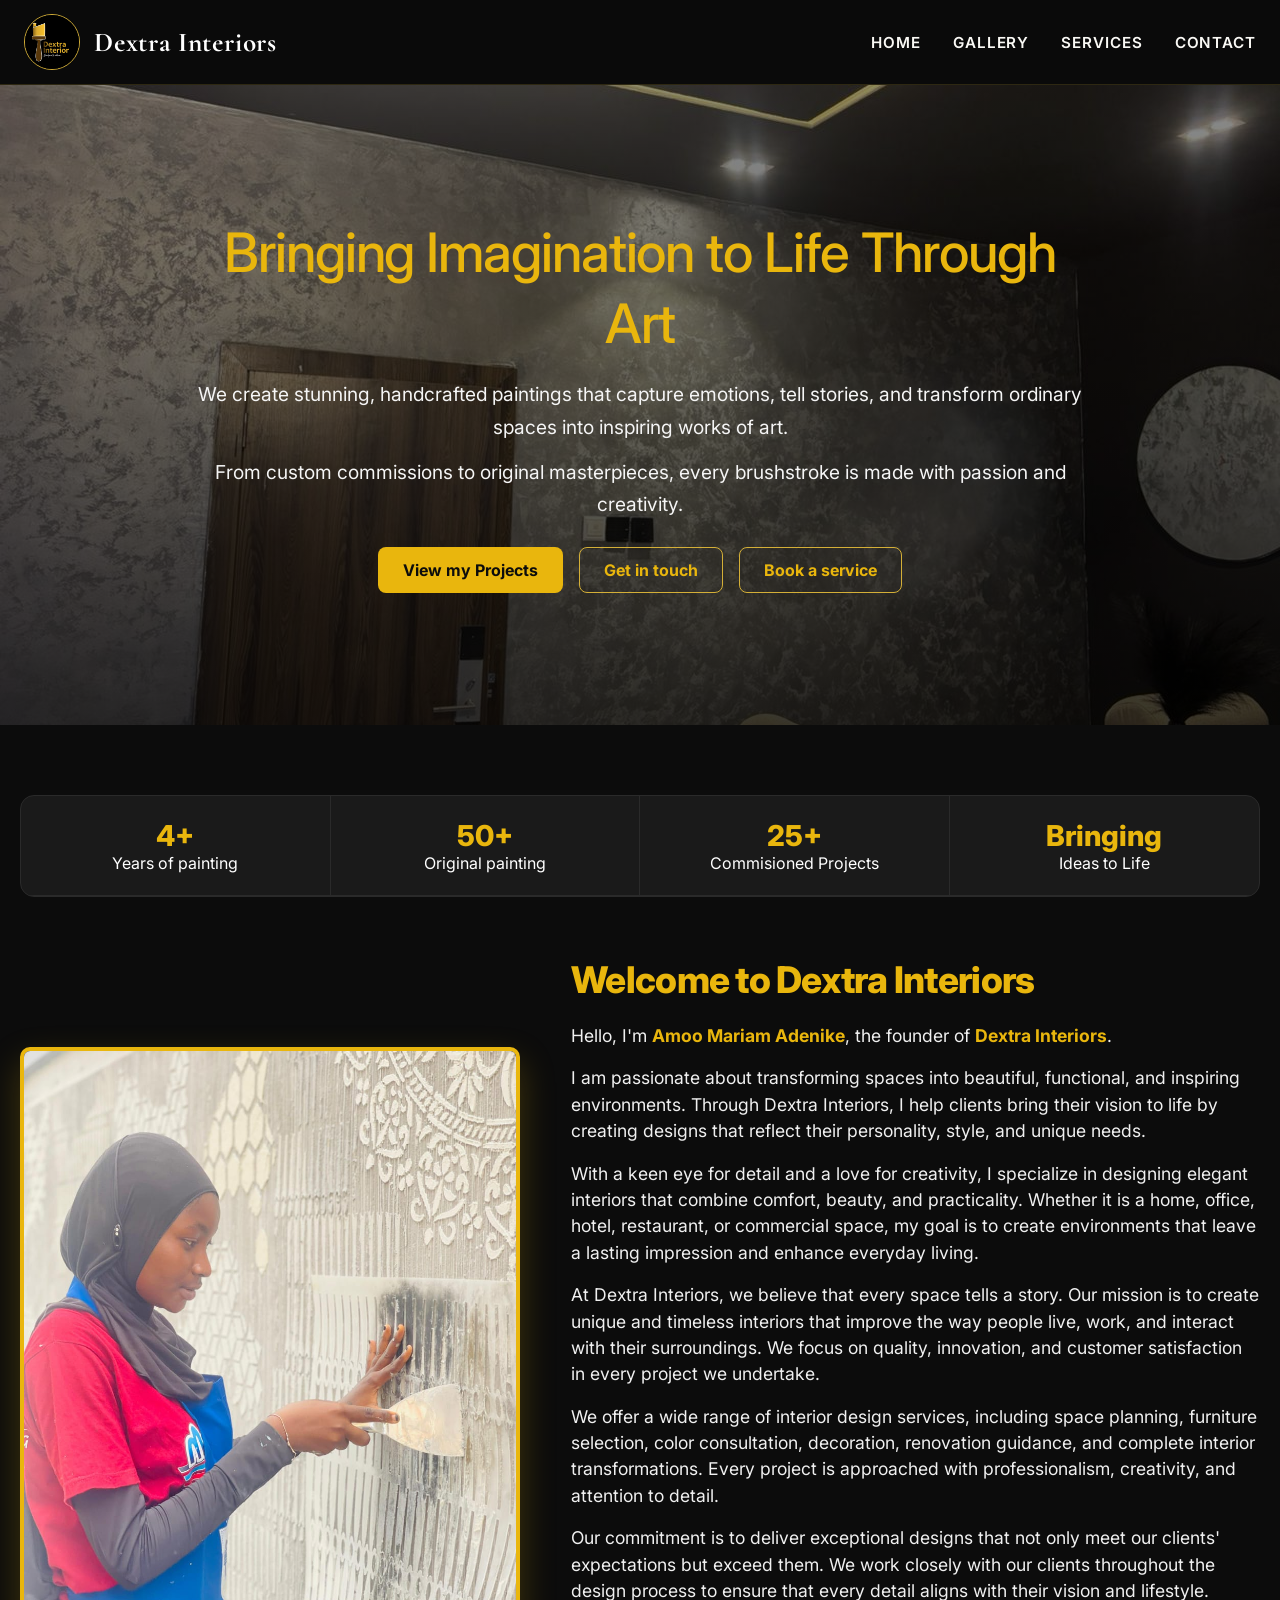
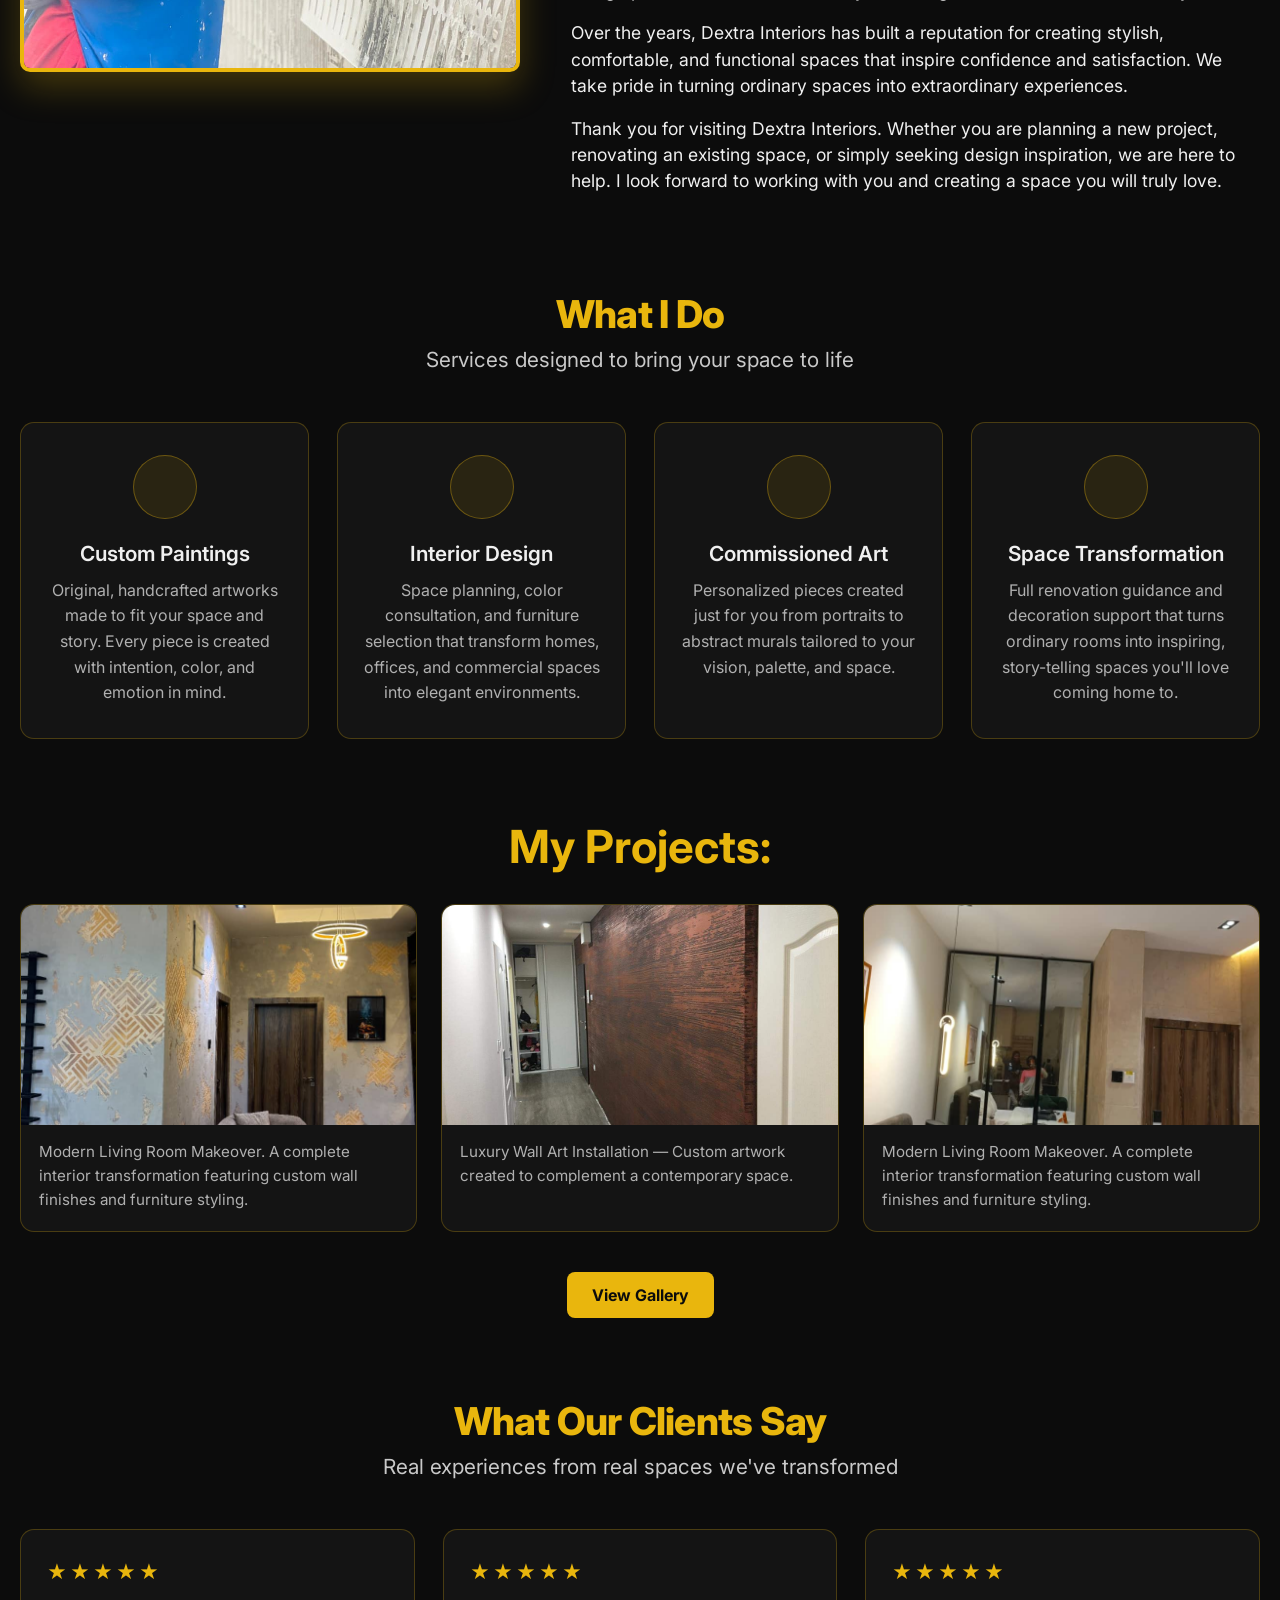
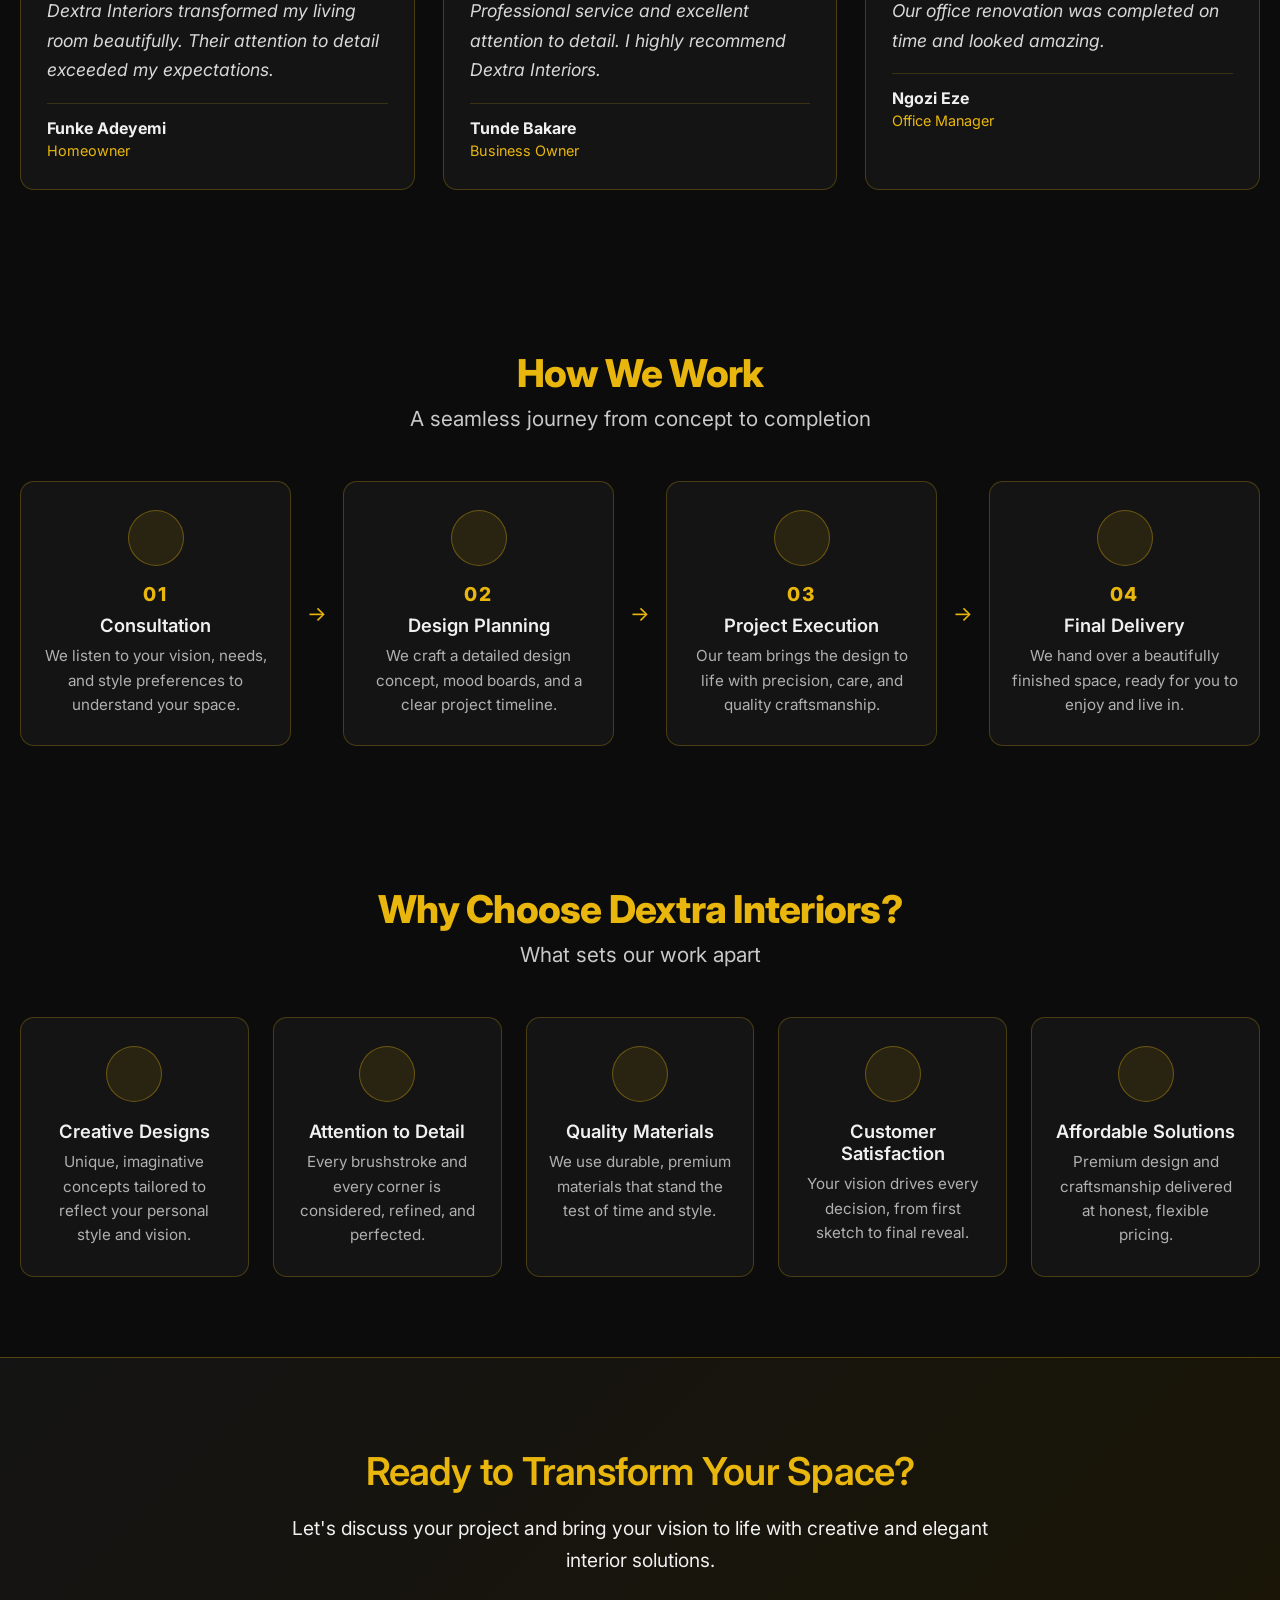
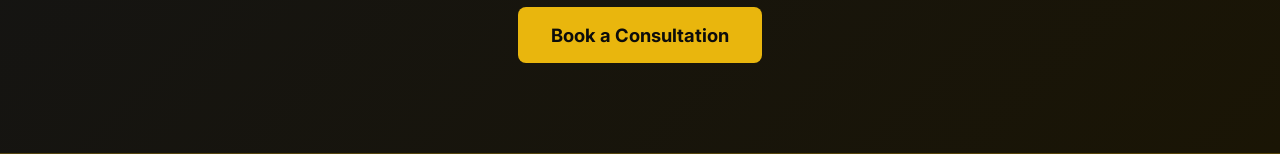
==== commit 1cb28048: "Improve responsive layout" ====
--- a/index.html
+++ b/index.html
@@ -29,8 +29,8 @@
     <ul id="navMenu">
       <li><a href="index.html" class="active">Home</a></li>
       <li><a href="gallery.html" class="active">Gallery</a></li>
+      <li><a href="services.html" class="active">Services</a></li>
       <li><a href="contacts.html" class="active">Contact</a></li>
-      <li><a href="services.html" class="active">Services</a></li>
     </ul>
   </div>
 </nav>
@@ -147,8 +147,8 @@
 
 
 <!-- ============================================
-     TESTIMONIALS SECTION
-     ============================================ -->
+    TESTIMONIALS SECTION
+    ============================================ -->
 <section class="testimonials-section" id="testimonials" aria-labelledby="testimonials-title">
   <h2 class="section-title" id="testimonials-title">What Our Clients Say</h2>
   <p class="section-subtitle">Real experiences from real spaces we've transformed</p>
--- a/index.css
+++ b/index.css
@@ -352,14 +352,15 @@
 }
 
 .hero img {
-  width: 320px;
-  max-width: 100%;
+  width: 500px;
+  max-width: 110%;
   aspect-ratio: 4 / 5;
   object-fit: cover;
-  border-radius: 16px;
+  border-radius: 10px;
   border: 4px solid #e9b60d;
   box-shadow: 0 15px 35px rgba(233, 182, 13, 0.25);
   flex-shrink: 0;
+  margin-top: 90px;
 }
 
 .header-text {
@@ -377,8 +378,8 @@
 }
 
 .header-text p {
-  font-size: clamp(0.95rem, 1.6vw, 1.1rem);
-  line-height: 1.8;
+  font-size: clamp(0.85rem, 1.6vw, 1.1rem);
+  line-height: 1.5;
   margin-bottom: 16px;
   color: #f0f0f0;
 }
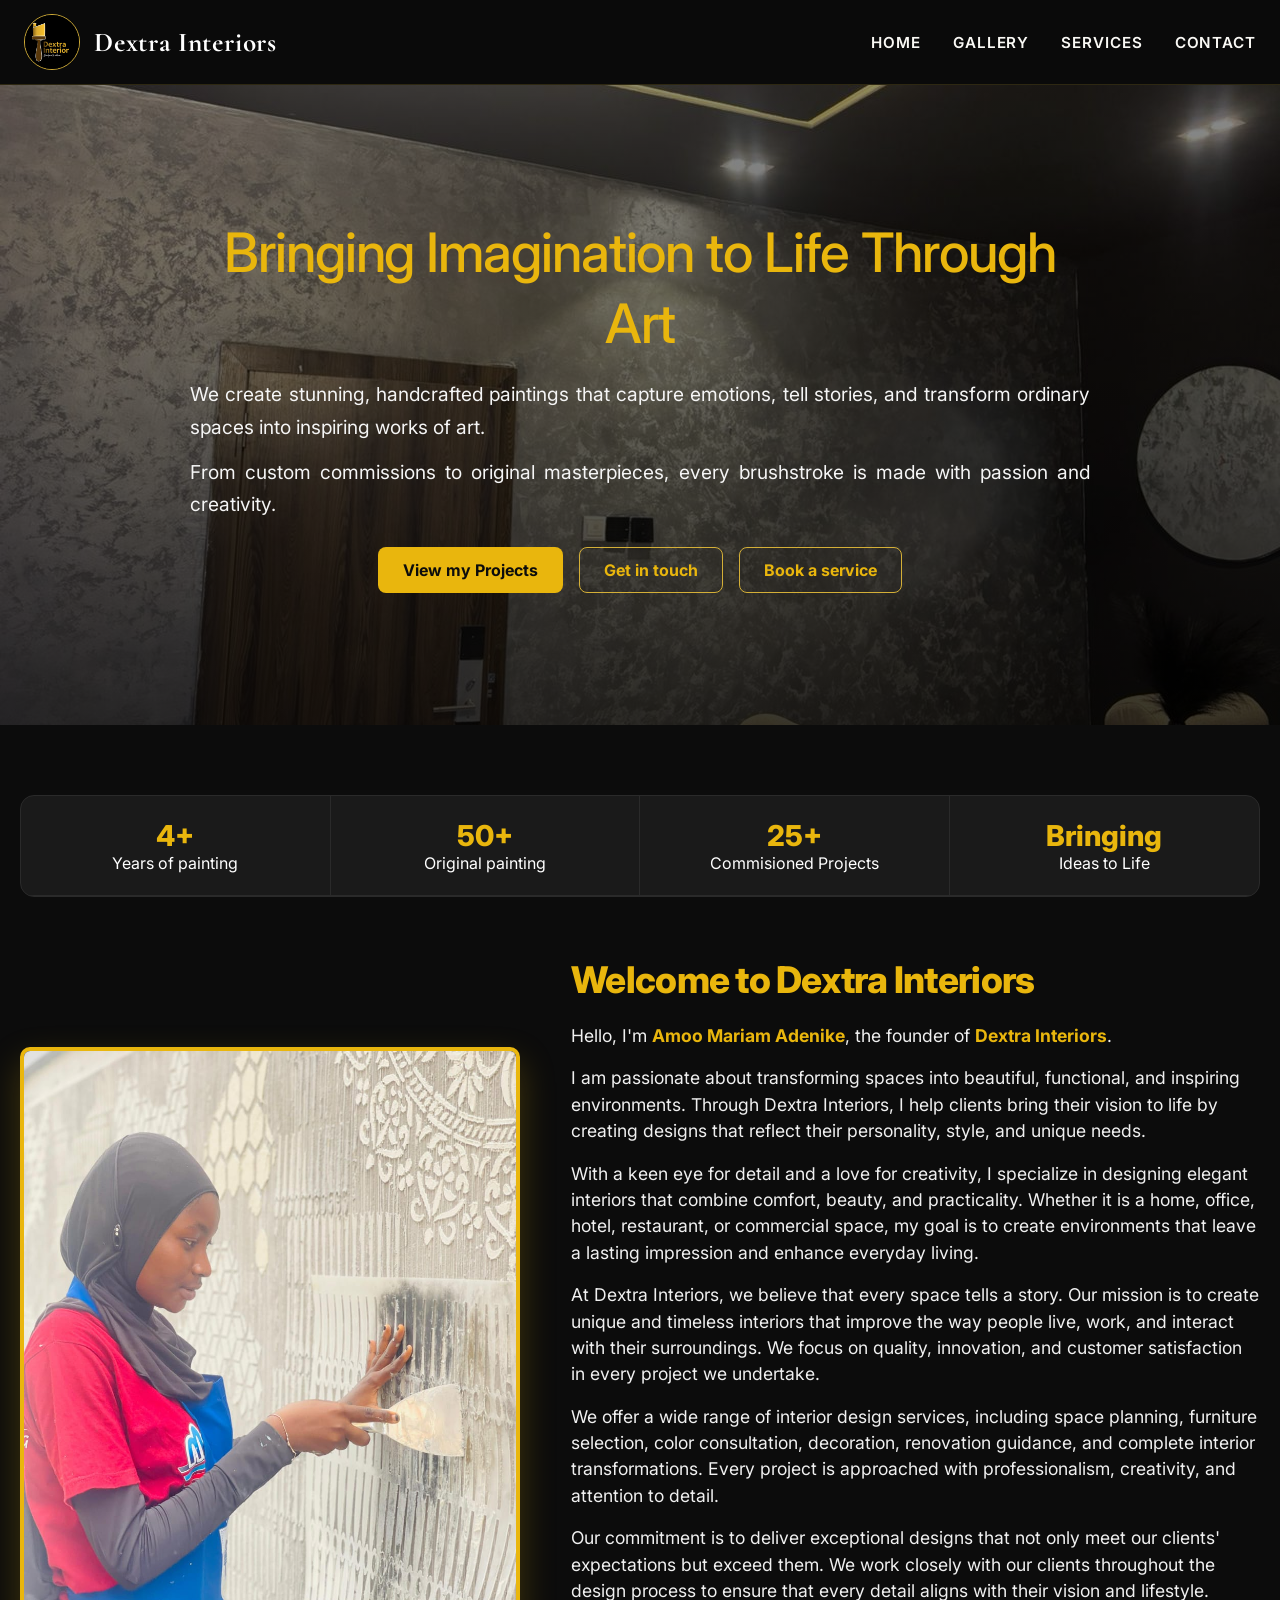
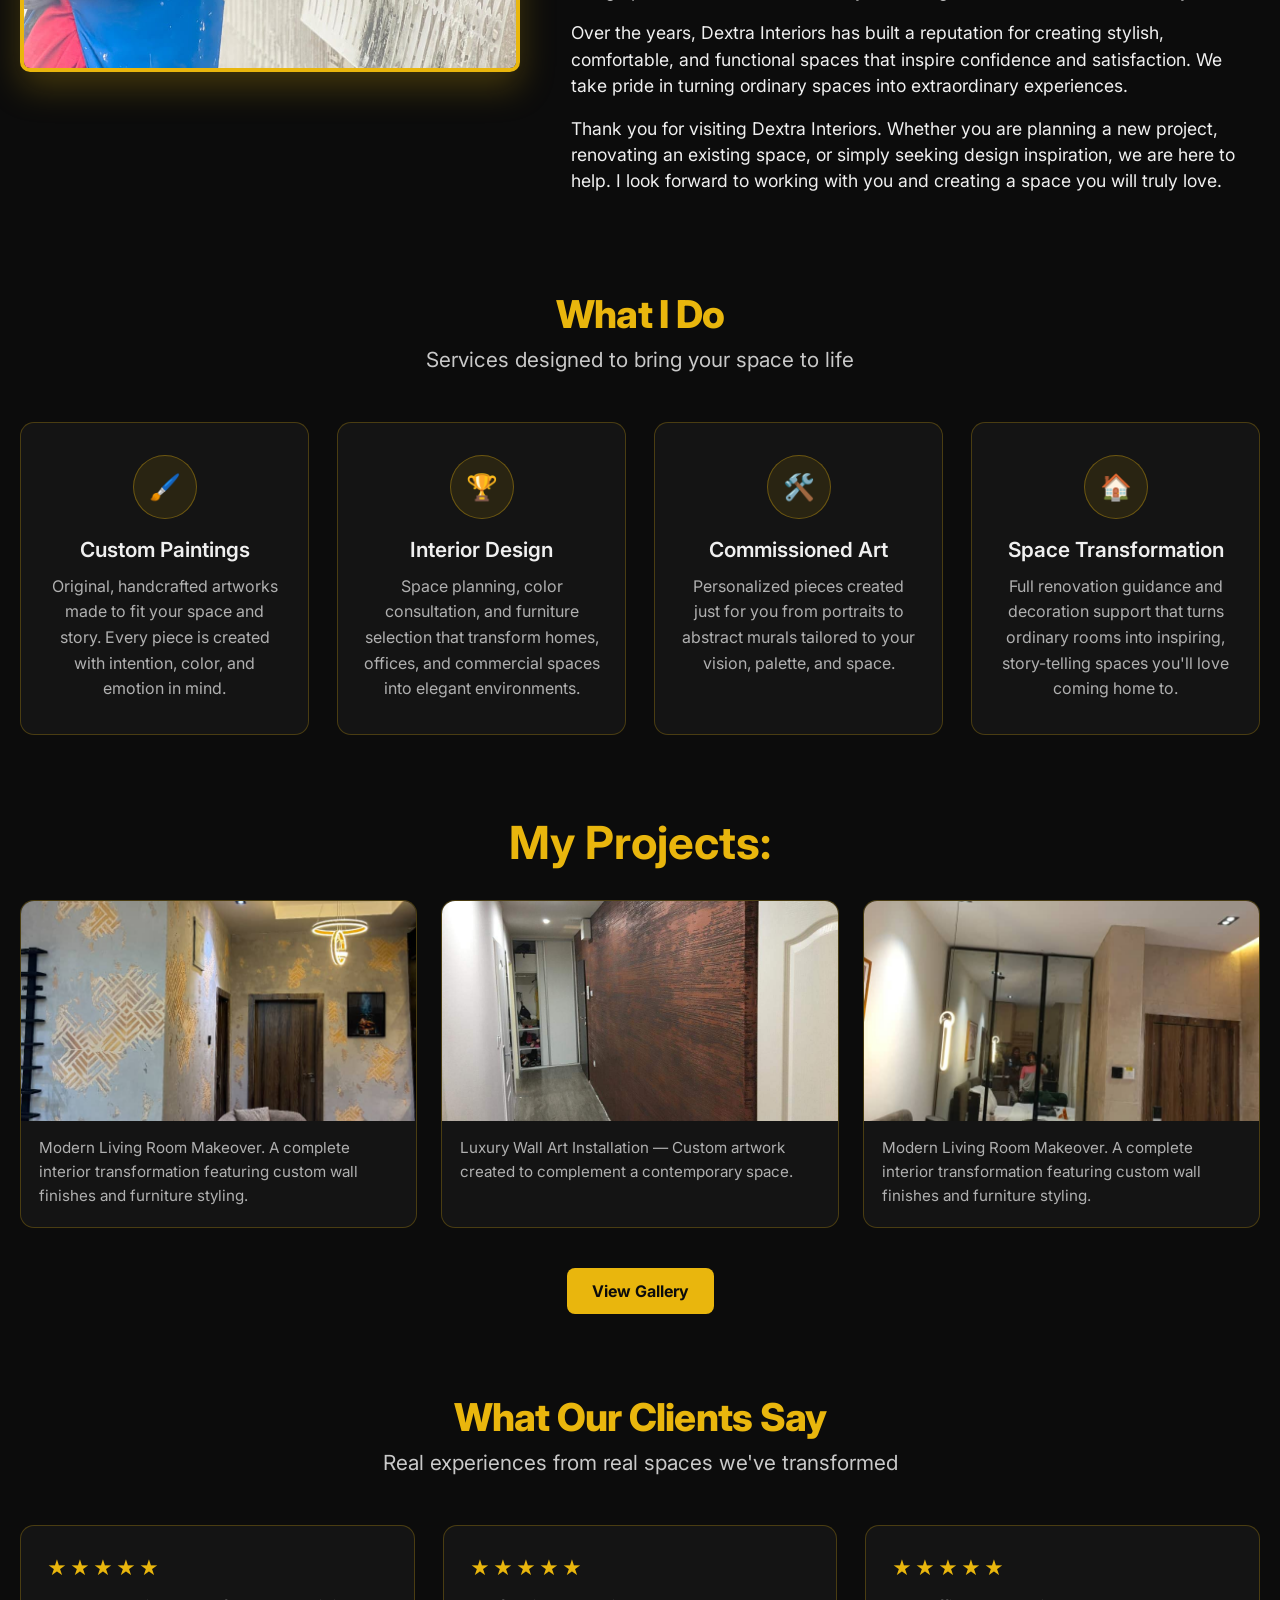
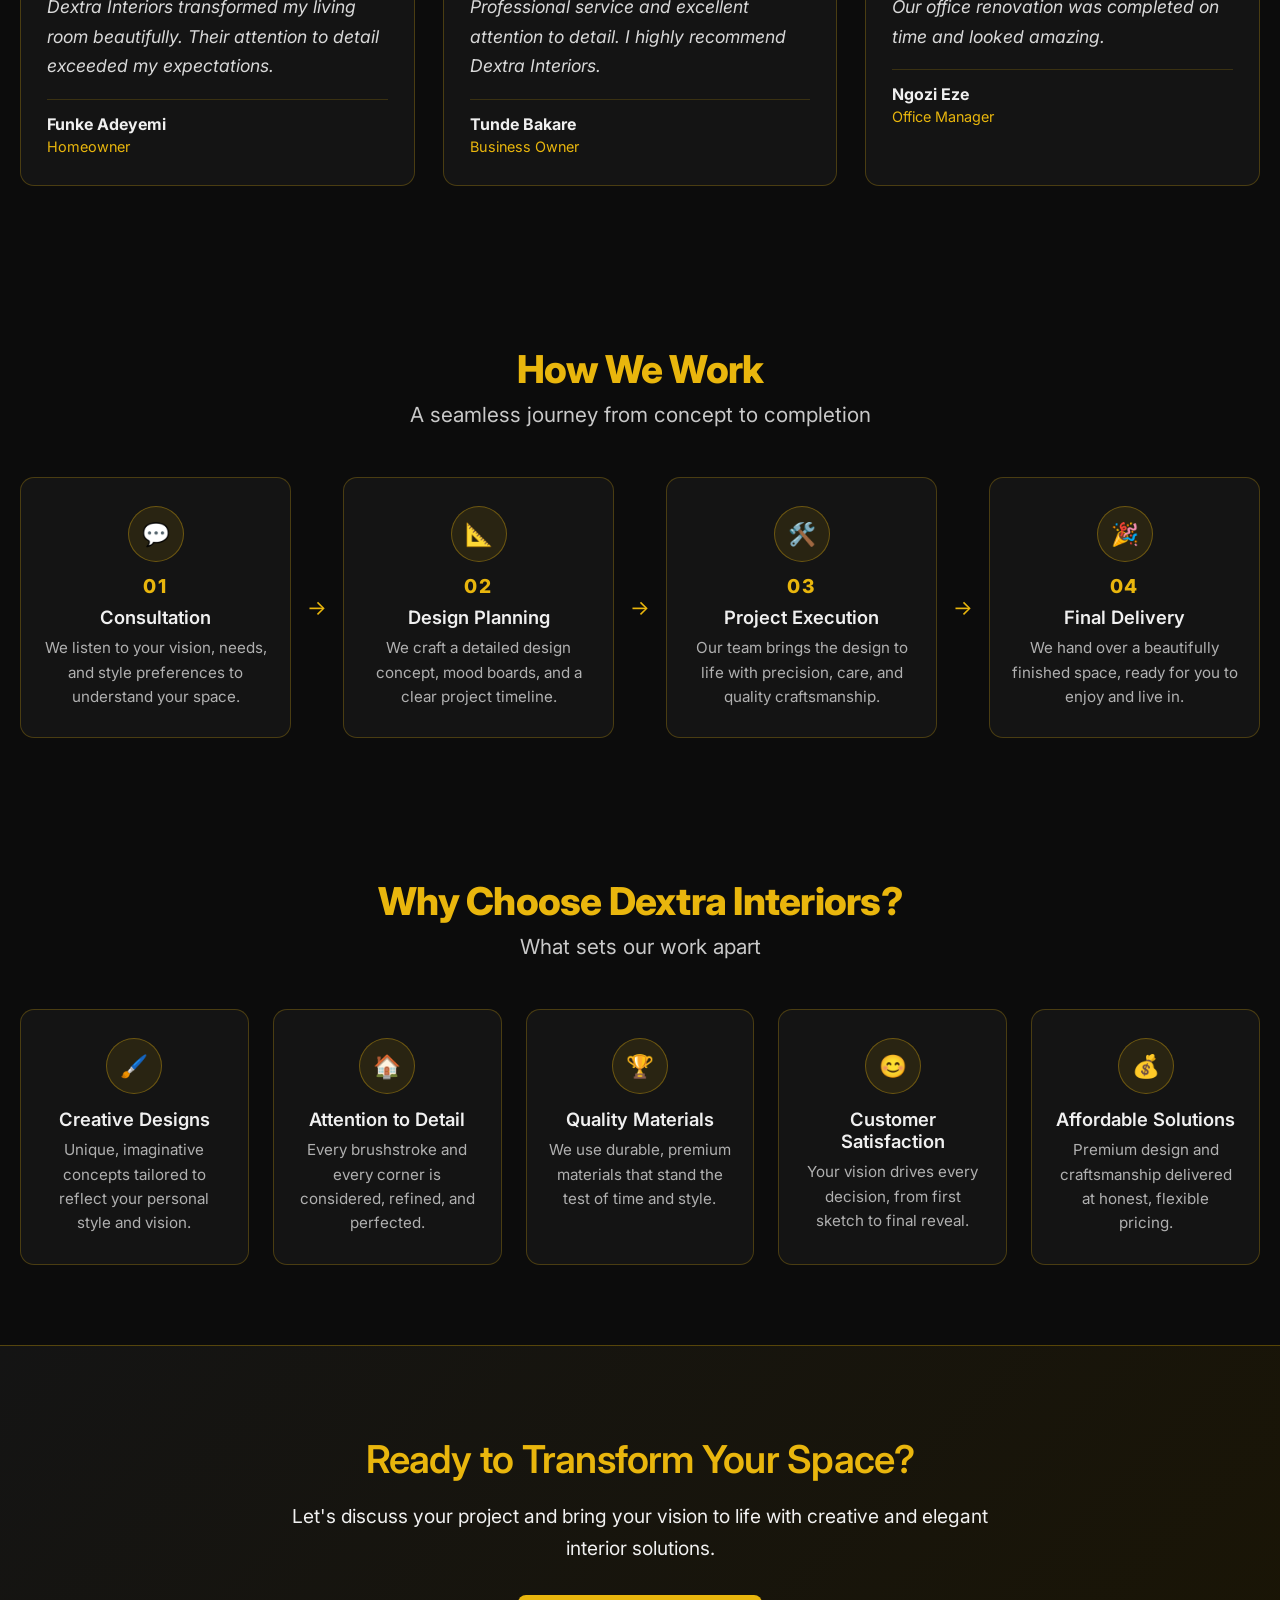
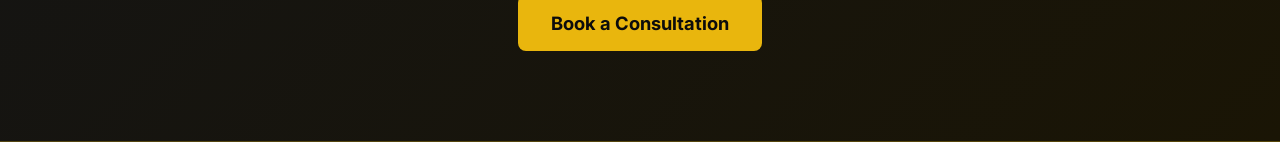
==== commit 09e3f725: "Add service page" ====
--- a/index.html
+++ b/index.html
@@ -98,22 +98,22 @@
 <p class="section-subtitle">Services designed to bring your space to life</p>
 <div class="services-grid">
   <div class="service-card">
-    <span class="service-icon"></span>
+    <span class="service-icon">🖌️</span>
     <h3>Custom Paintings</h3>
     <p>Original, handcrafted artworks made to fit your space and story. Every piece is created with intention, color, and emotion in mind.</p>
   </div>
   <div class="service-card">
-    <span class="service-icon"></span>
+    <span class="service-icon">🏆</span>
     <h3>Interior Design</h3>
     <p>Space planning, color consultation, and furniture selection that transform homes, offices, and commercial spaces into elegant environments.</p>
   </div>
   <div class="service-card">
-    <span class="service-icon"></span>
+    <span class="service-icon">🛠️</span>
     <h3>Commissioned Art</h3>
     <p>Personalized pieces created just for you from portraits to abstract murals tailored to your vision, palette, and space.</p>
   </div>
   <div class="service-card">
-    <span class="service-icon"></span>
+    <span class="service-icon">🏠</span>
     <h3>Space Transformation</h3>
     <p>Full renovation guidance and decoration support that turns ordinary rooms into inspiring, story-telling spaces you'll love coming home to.</p>
   </div>
@@ -193,7 +193,7 @@
 
   <div class="process-grid">
     <div class="process-step reveal">
-      <div class="process-icon" aria-hidden="true"></div>
+      <div class="process-icon" aria-hidden="true">💬</div>
       <span class="process-number">01</span>
       <h3>Consultation</h3>
       <p>We listen to your vision, needs, and style preferences to understand your space.</p>
@@ -202,7 +202,7 @@
     <div class="process-arrow" aria-hidden="true">→</div>
 
     <div class="process-step reveal">
-      <div class="process-icon" aria-hidden="true"></div>
+      <div class="process-icon" aria-hidden="true">📐</div>
       <span class="process-number">02</span>
       <h3>Design Planning</h3>
       <p>We craft a detailed design concept, mood boards, and a clear project timeline.</p>
@@ -211,7 +211,7 @@
     <div class="process-arrow" aria-hidden="true">→</div>
 
     <div class="process-step reveal">
-      <div class="process-icon" aria-hidden="true"></div>
+      <div class="process-icon" aria-hidden="true">🛠️</div>
       <span class="process-number">03</span>
       <h3>Project Execution</h3>
       <p>Our team brings the design to life with precision, care, and quality craftsmanship.</p>
@@ -220,7 +220,7 @@
     <div class="process-arrow" aria-hidden="true">→</div>
 
     <div class="process-step reveal">
-      <div class="process-icon" aria-hidden="true"></div>
+      <div class="process-icon" aria-hidden="true">🎉</div>
       <span class="process-number">04</span>
       <h3>Final Delivery</h3>
       <p>We hand over a beautifully finished space, ready for you to enjoy and live in.</p>
@@ -238,27 +238,27 @@
 
   <div class="features-grid">
     <div class="feature-card reveal">
-      <span class="feature-icon" aria-hidden="true"></span>
+      <span class="feature-icon" aria-hidden="true">🖌️</span>
       <h3>Creative Designs</h3>
       <p>Unique, imaginative concepts tailored to reflect your personal style and vision.</p>
     </div>
     <div class="feature-card reveal">
-      <span class="feature-icon" aria-hidden="true"></span>
+      <span class="feature-icon" aria-hidden="true">🏠</span>
       <h3>Attention to Detail</h3>
       <p>Every brushstroke and every corner is considered, refined, and perfected.</p>
     </div>
     <div class="feature-card reveal">
-      <span class="feature-icon" aria-hidden="true"></span>
+      <span class="feature-icon" aria-hidden="true">🏆</span>
       <h3>Quality Materials</h3>
       <p>We use durable, premium materials that stand the test of time and style.</p>
     </div>
     <div class="feature-card reveal">
-      <span class="feature-icon" aria-hidden="true"></span>
+      <span class="feature-icon" aria-hidden="true">😊</span>
       <h3>Customer Satisfaction</h3>
       <p>Your vision drives every decision, from first sketch to final reveal.</p>
     </div>
     <div class="feature-card reveal">
-      <span class="feature-icon" aria-hidden="true"></span>
+      <span class="feature-icon" aria-hidden="true">💰</span>
       <h3>Affordable Solutions</h3>
       <p>Premium design and craftsmanship delivered at honest, flexible pricing.</p>
     </div>
--- a/index.css
+++ b/index.css
@@ -234,6 +234,7 @@
   line-height: 1.7;
   color: #f5f5f5;
   margin-bottom: 12px;
+  text-align: justify;
 }
 
 .head .cta-buttons {
@@ -382,6 +383,7 @@
   line-height: 1.5;
   margin-bottom: 16px;
   color: #f0f0f0;
+  text-align: left;
 }
 
 .header-text p strong { color: #e9b60d; }
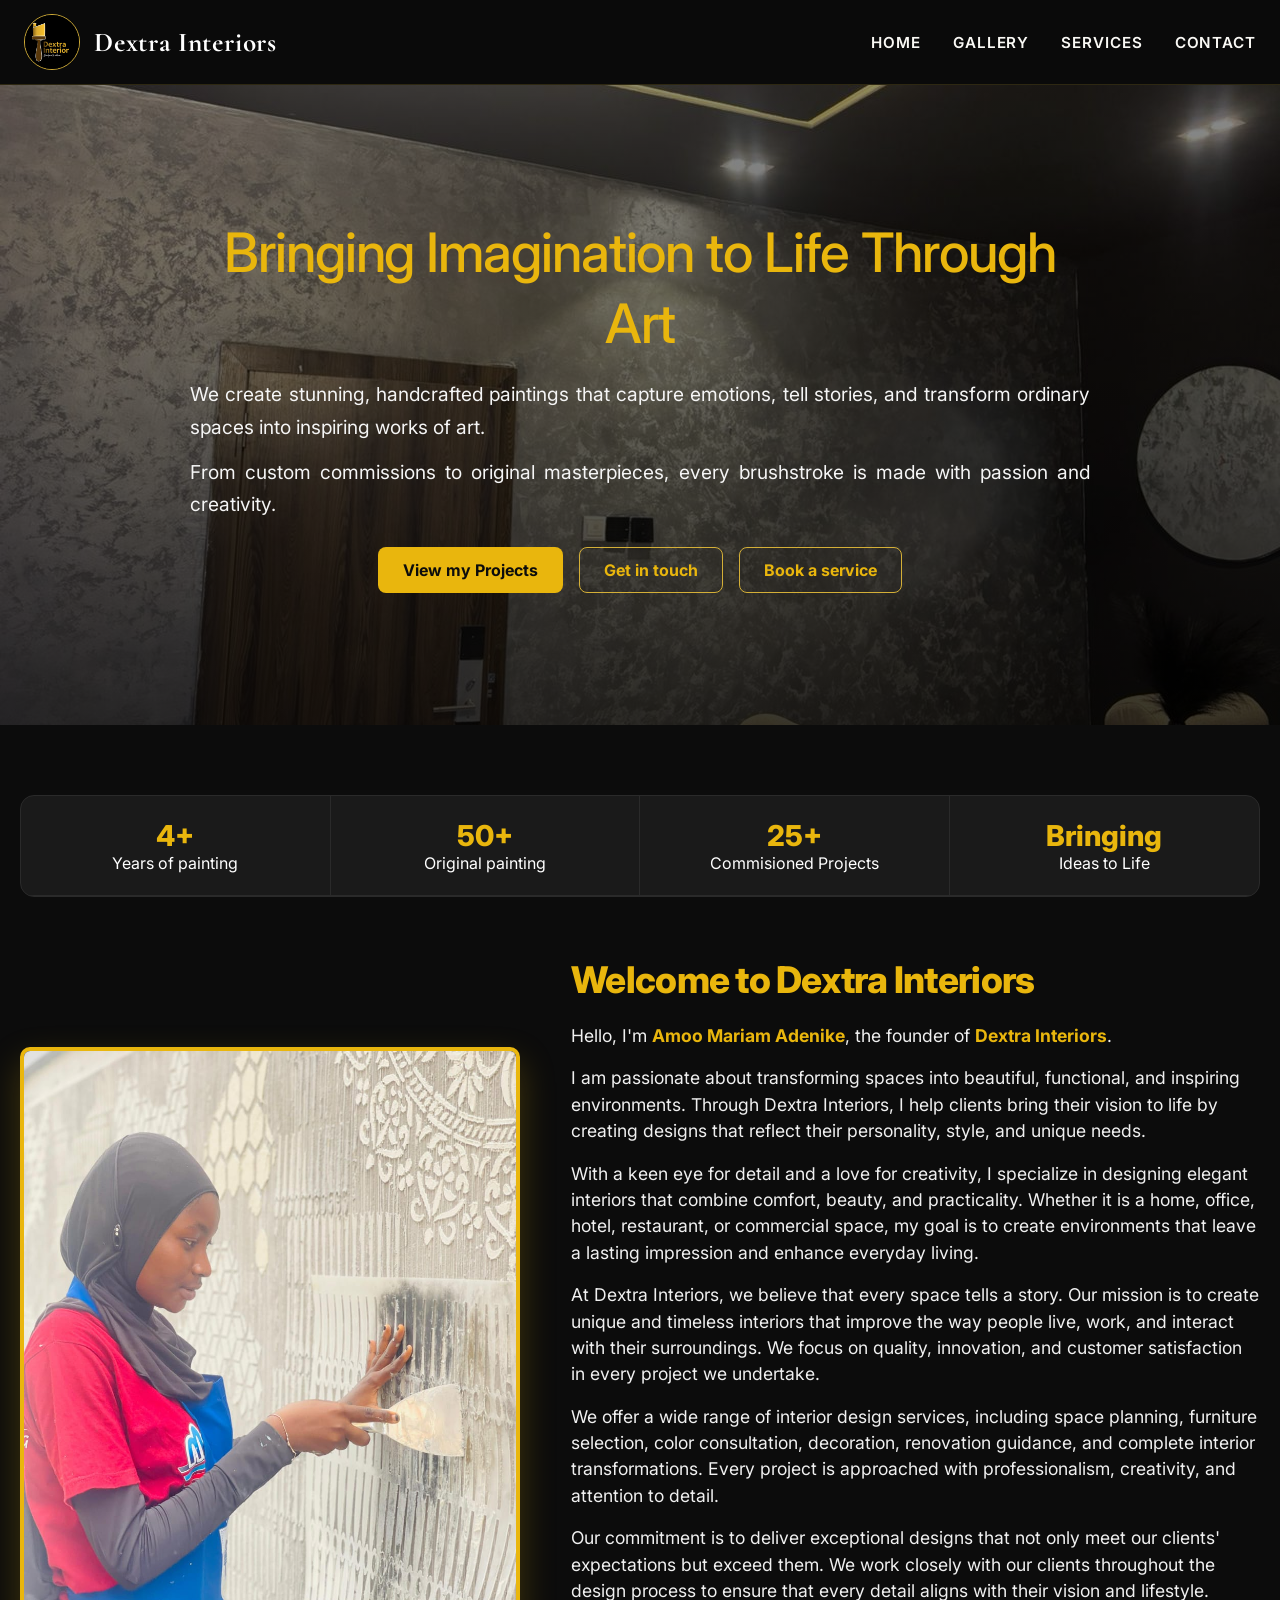
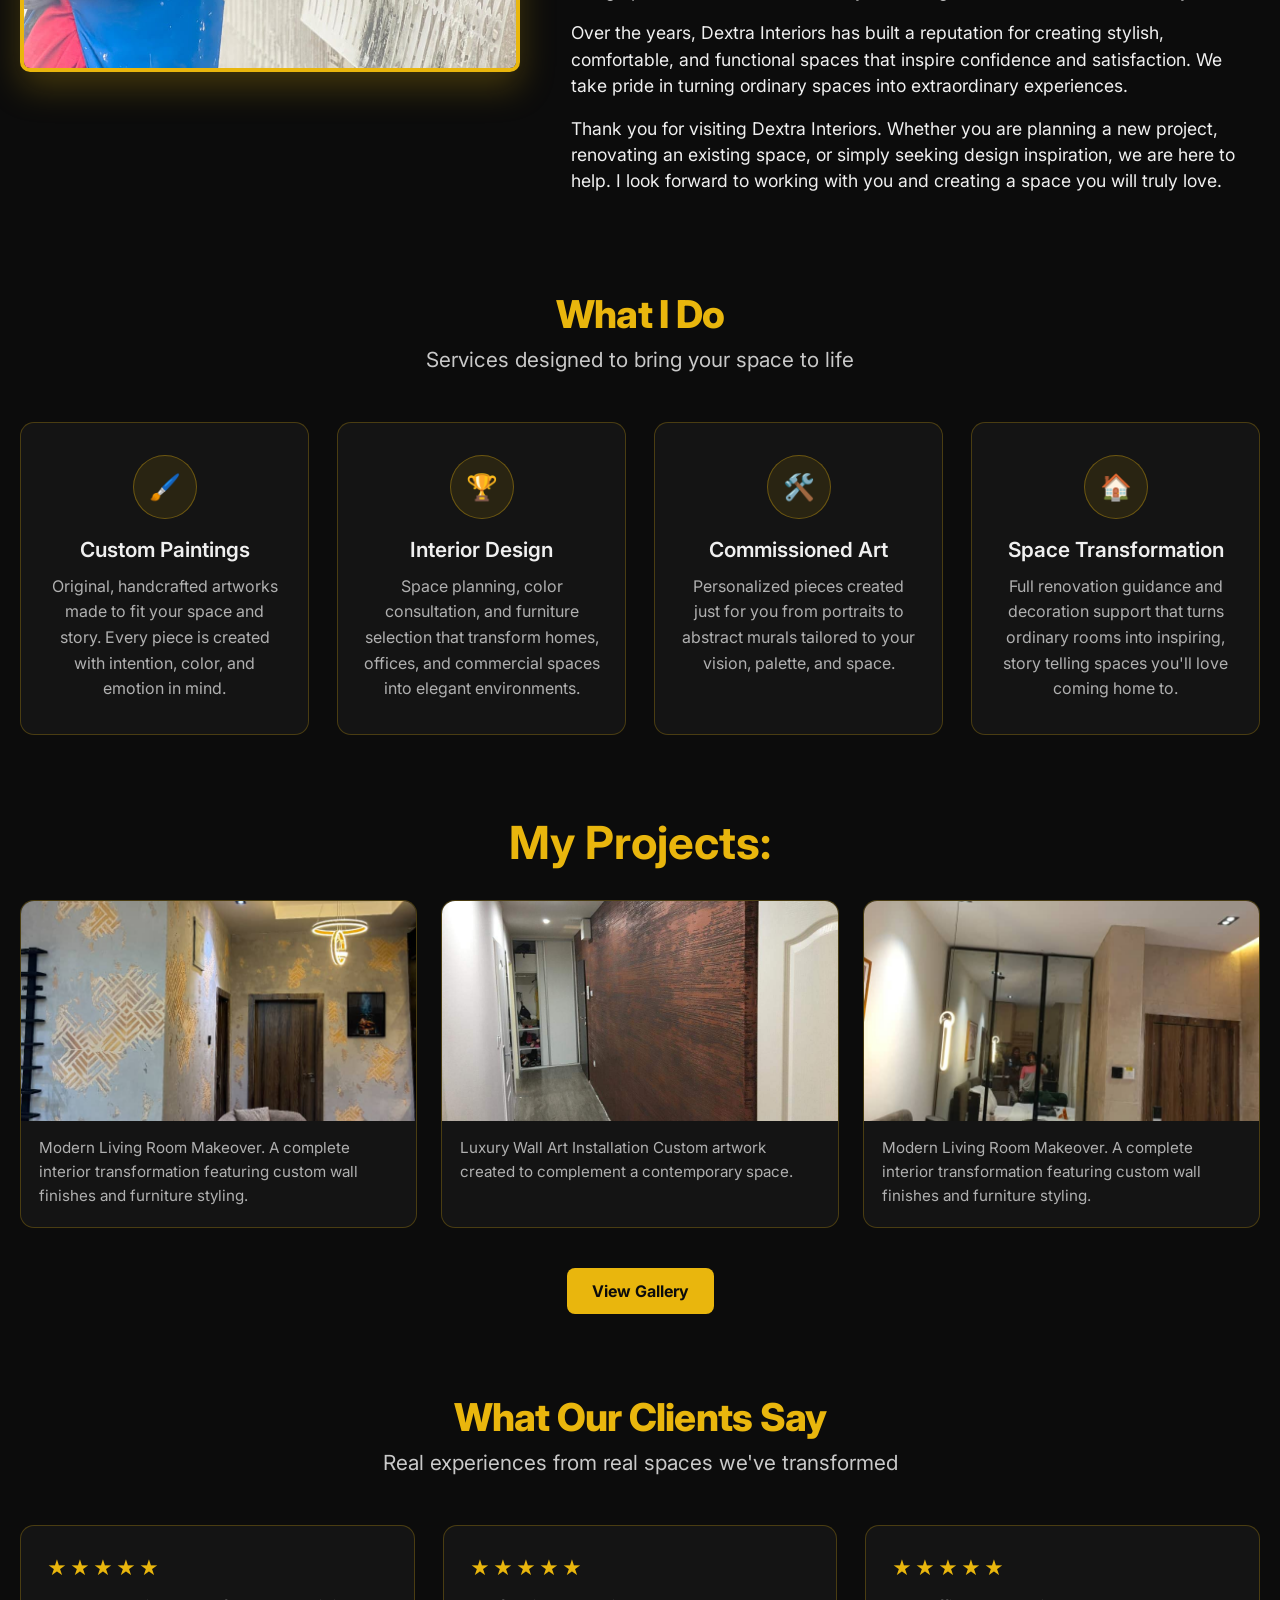
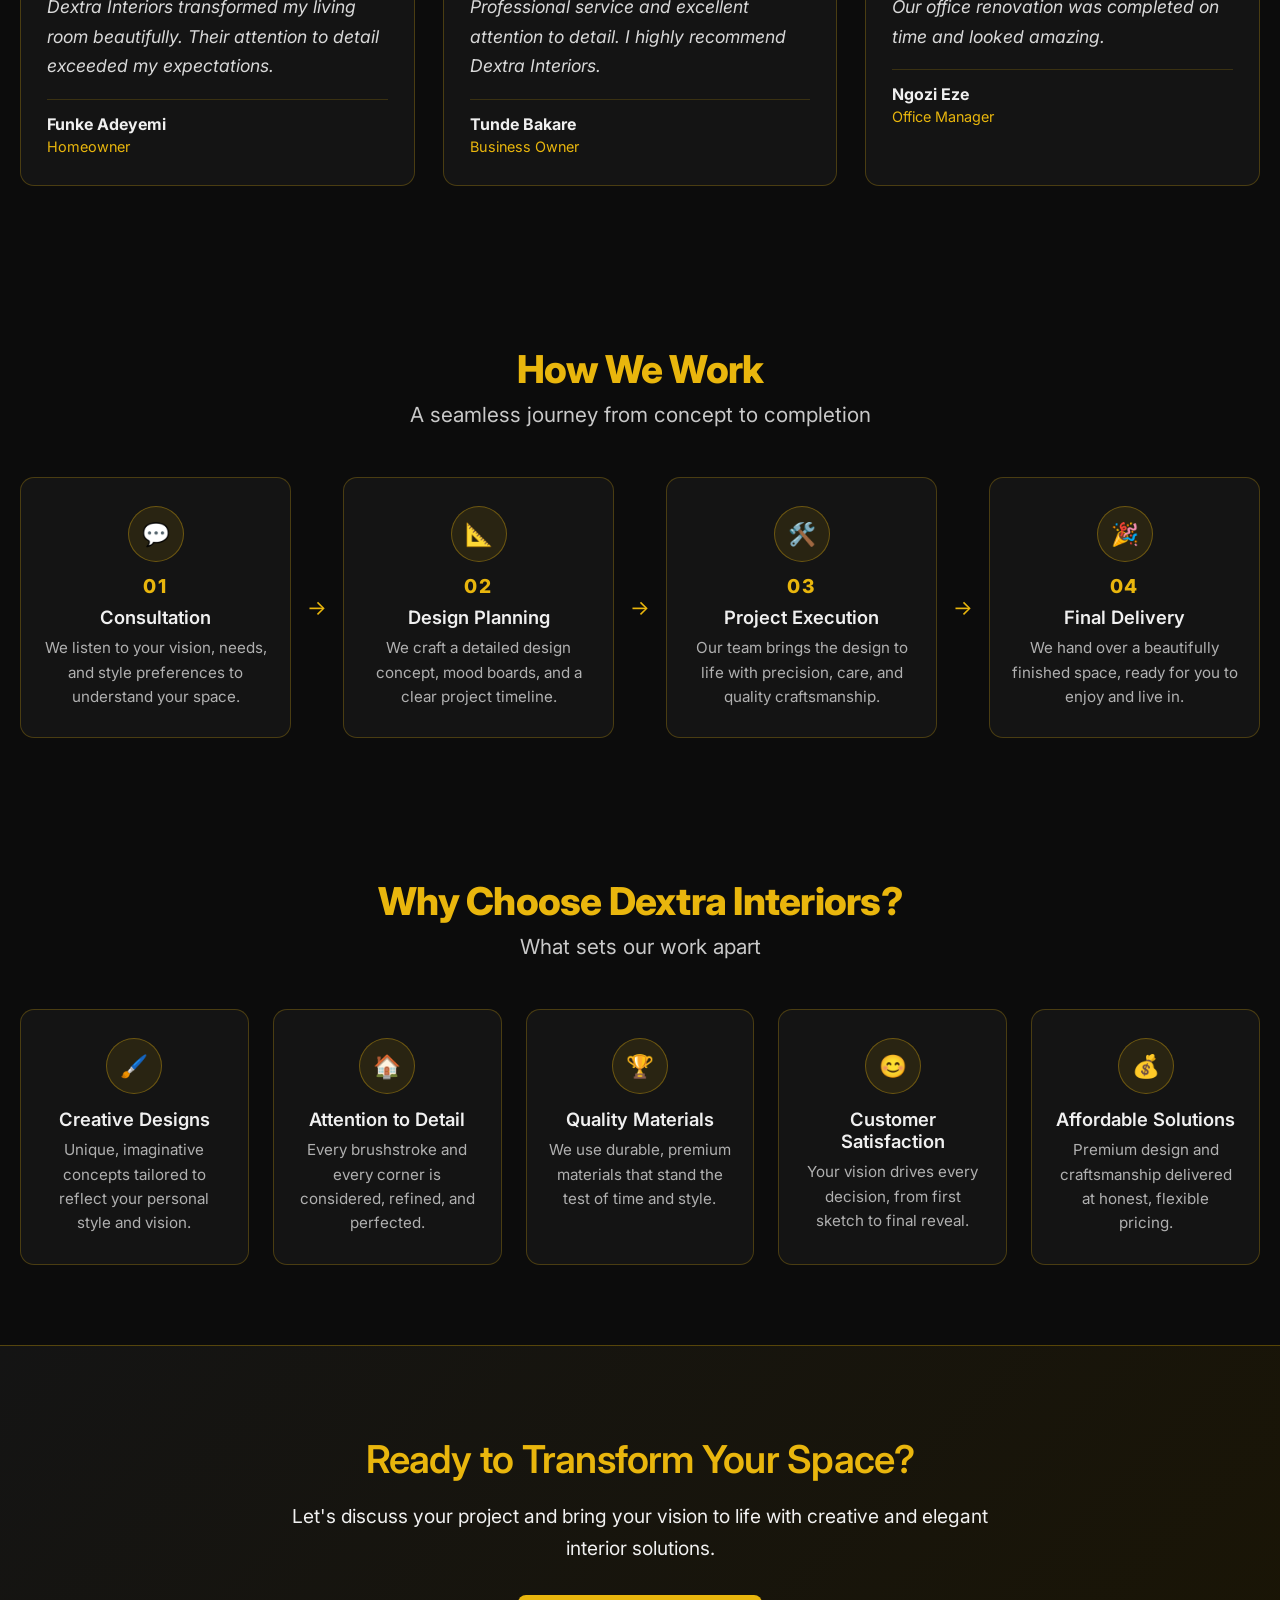
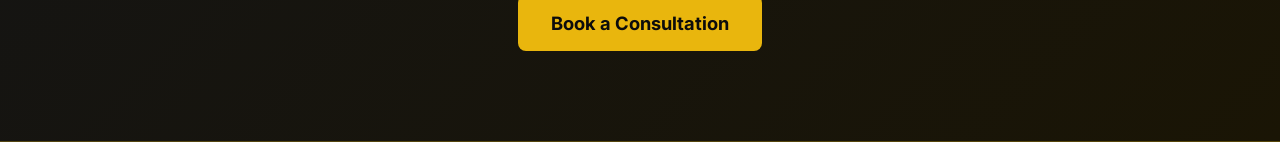
==== commit 3e279fab: "Update website" ====
--- a/index.html
+++ b/index.html
@@ -115,7 +115,7 @@
   <div class="service-card">
     <span class="service-icon">🏠</span>
     <h3>Space Transformation</h3>
-    <p>Full renovation guidance and decoration support that turns ordinary rooms into inspiring, story-telling spaces you'll love coming home to.</p>
+    <p>Full renovation guidance and decoration support that turns ordinary rooms into inspiring, story telling spaces you'll love coming home to.</p>
   </div>
 </div>
 
@@ -132,7 +132,7 @@
 
   <div class="projects-card">
     <img src="images/a.jpeg" alt="Custom wall art installation in a contemporary space" class="projectz">
-    <p>Luxury Wall Art Installation — Custom artwork created to complement a contemporary space.</p>
+    <p>Luxury Wall Art Installation Custom artwork created to complement a contemporary space.</p>
   </div>
 
   <div class="projects-card">
--- a/index.css
+++ b/index.css
@@ -404,7 +404,7 @@
   .hero img {
     width: 100%;
     max-width: 340px;
-    aspect-ratio: 4 / 3;
+    aspect-ratio: 5 / 5;
   }
   .cta-buttons {
     justify-content: center;
